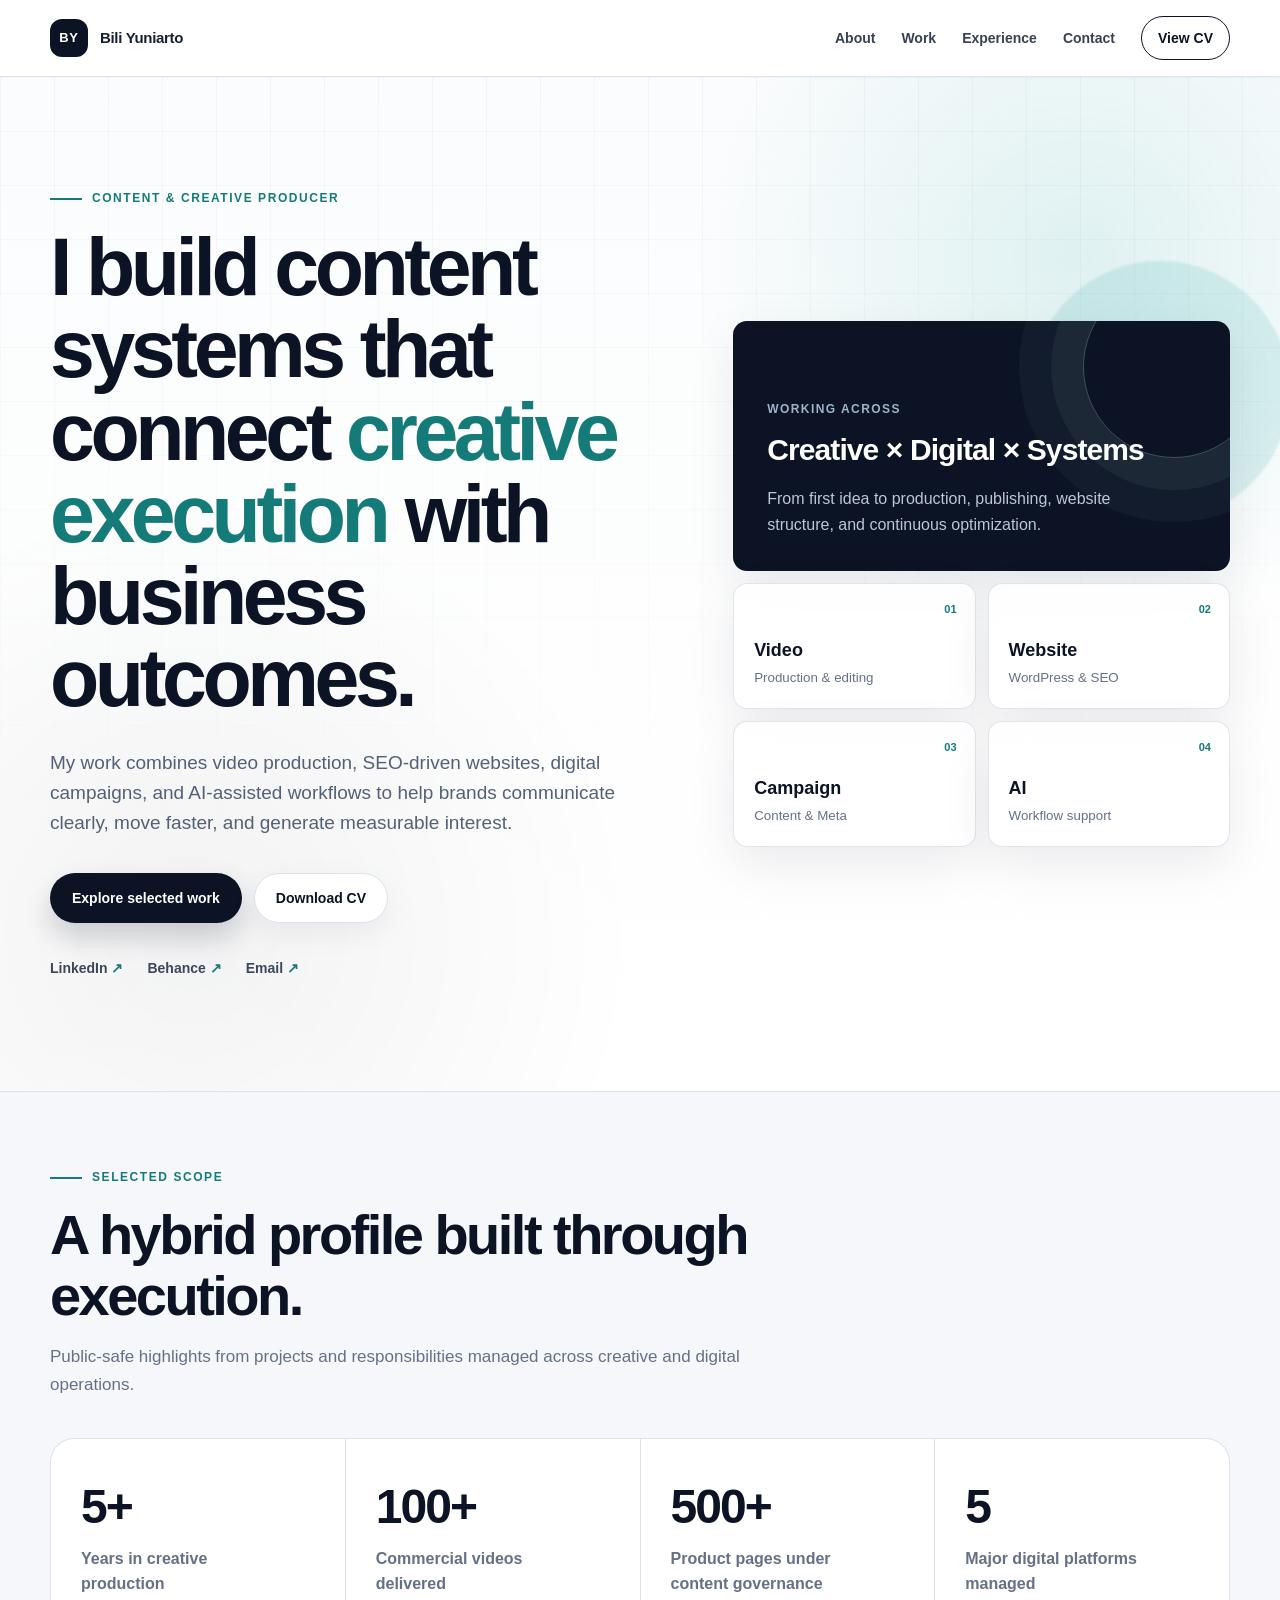
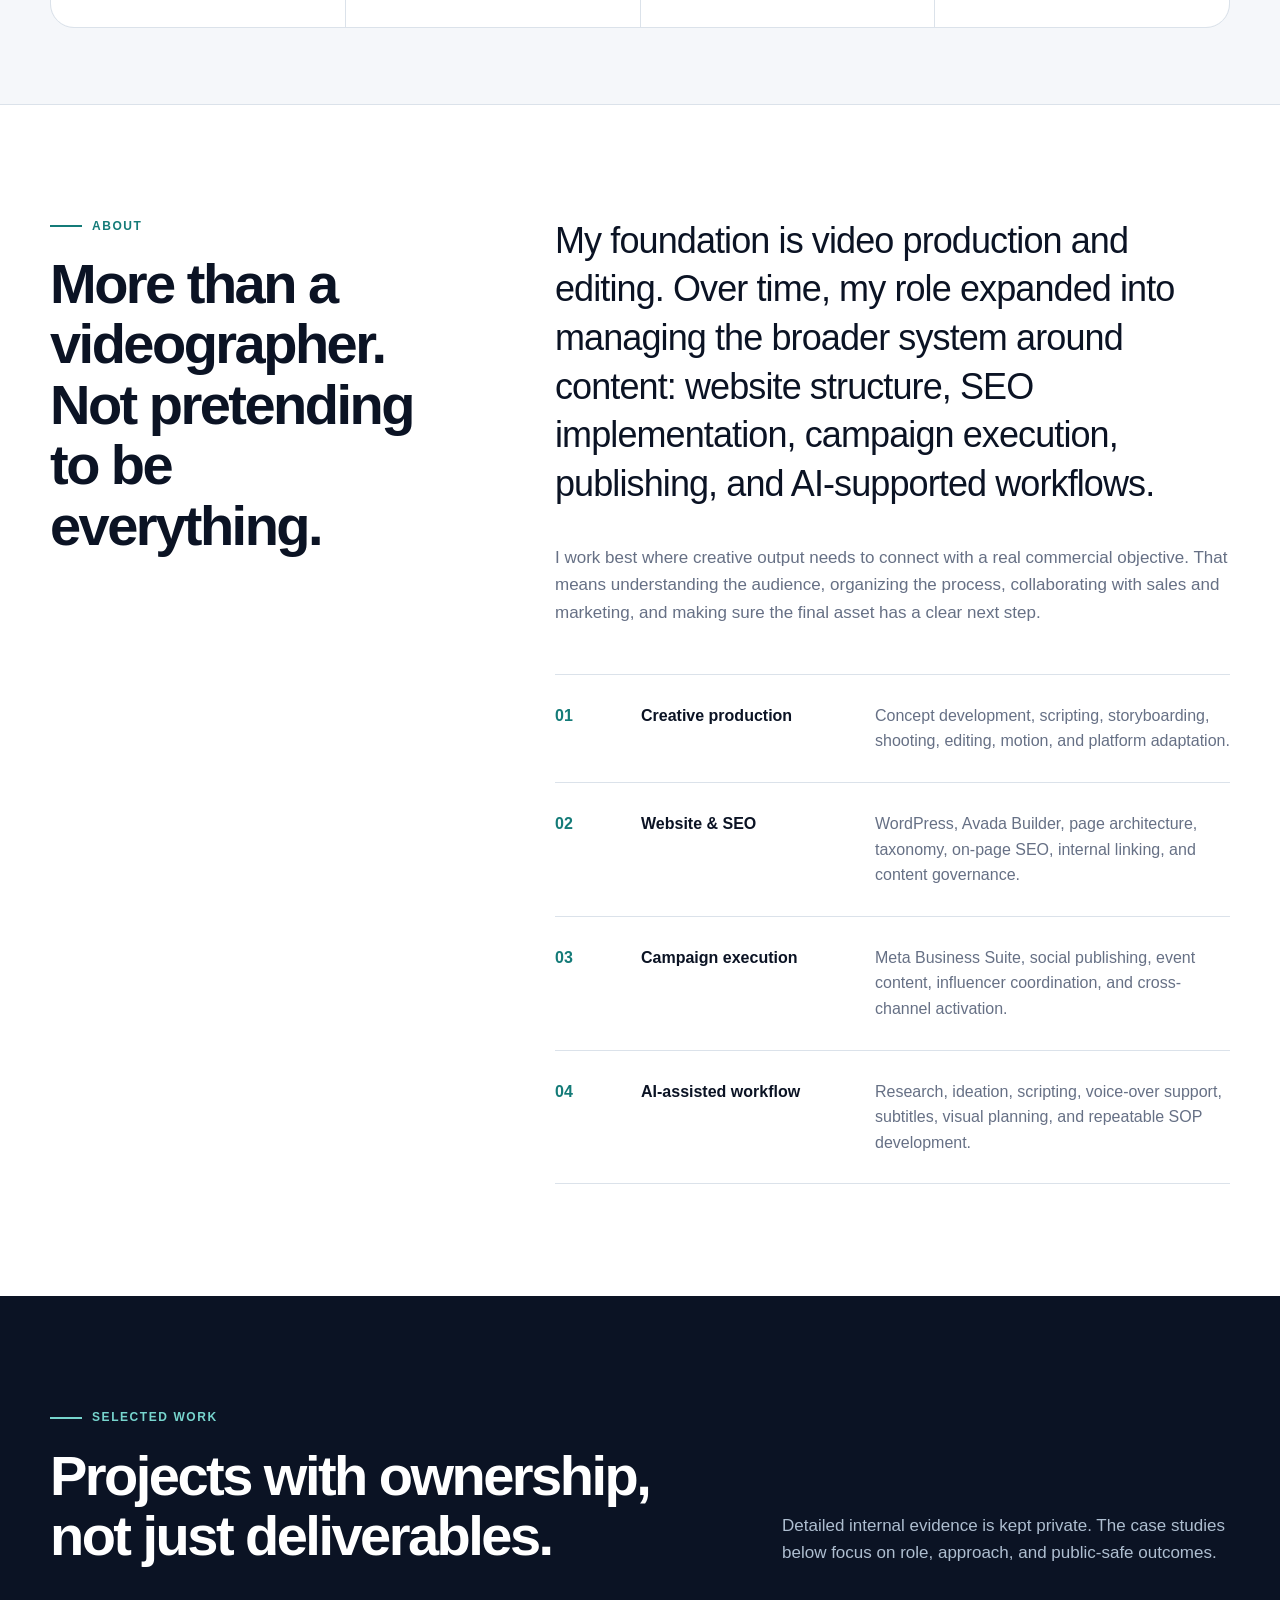
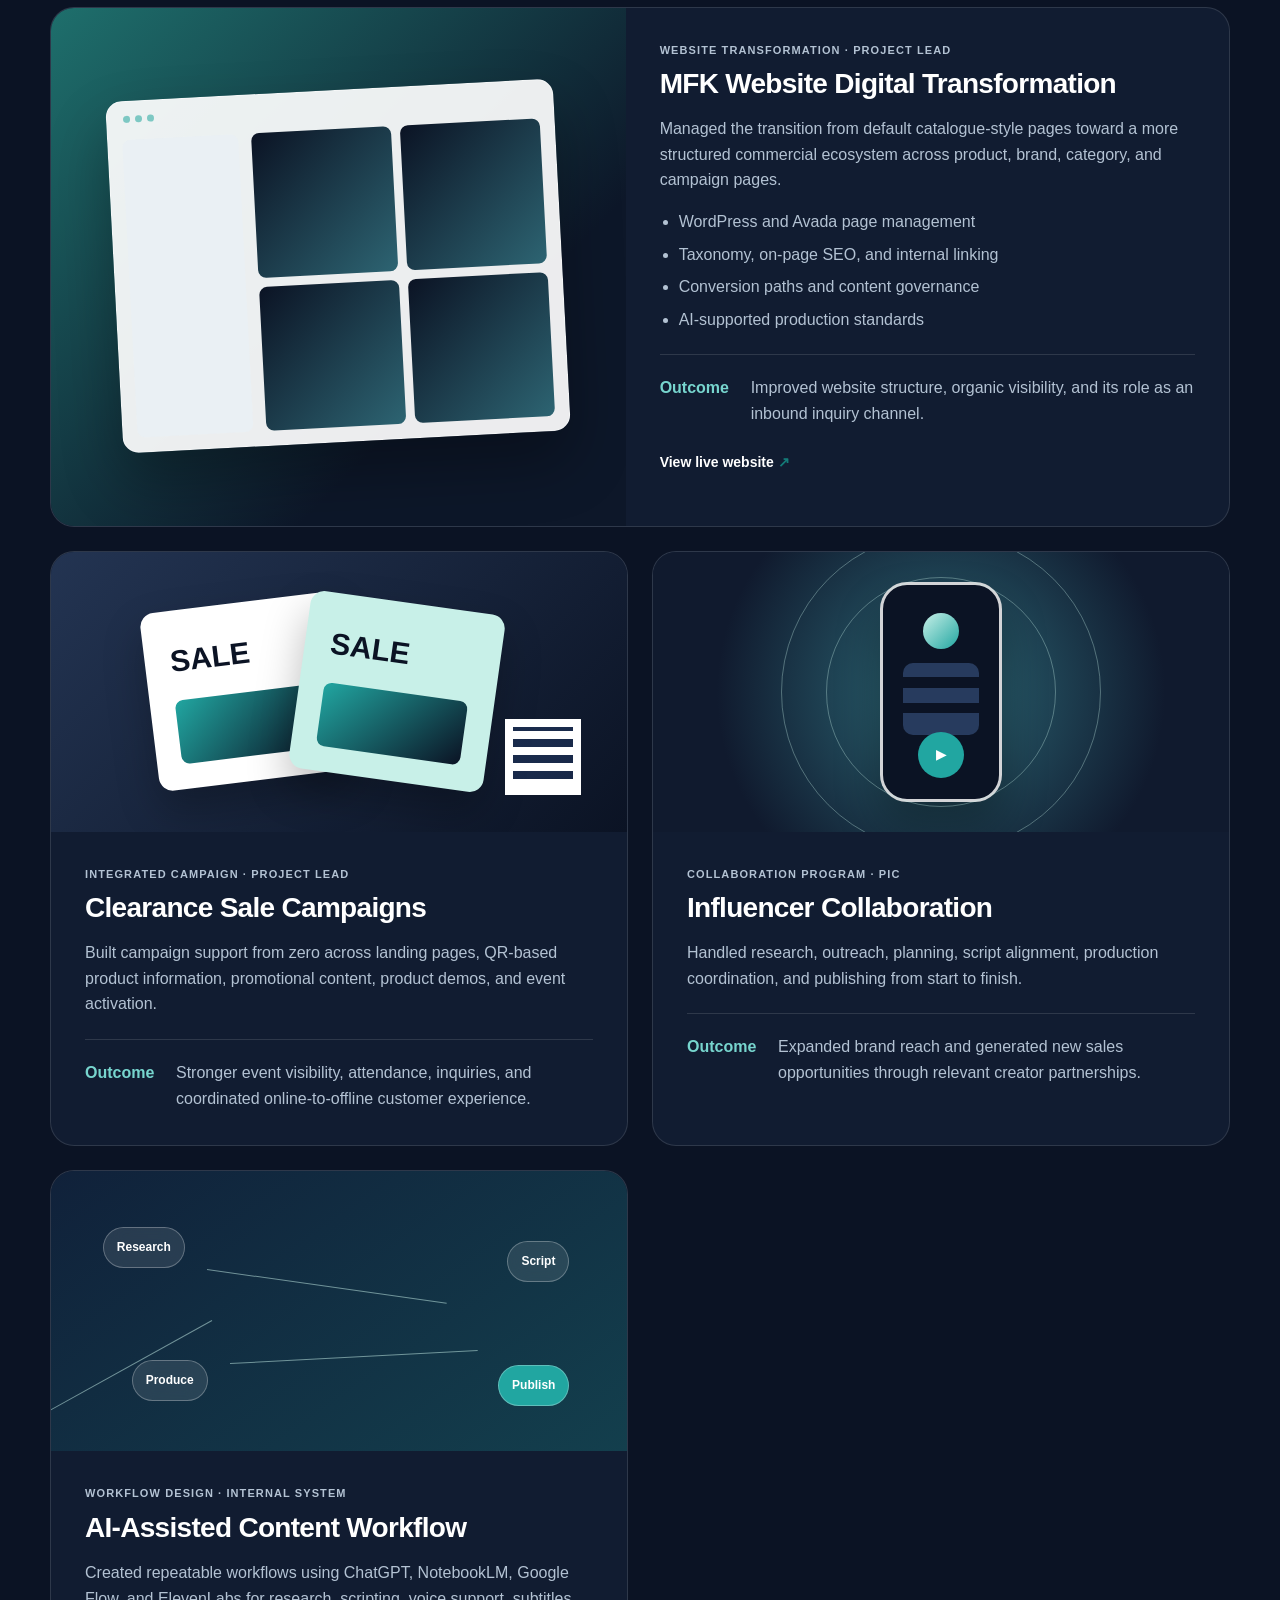
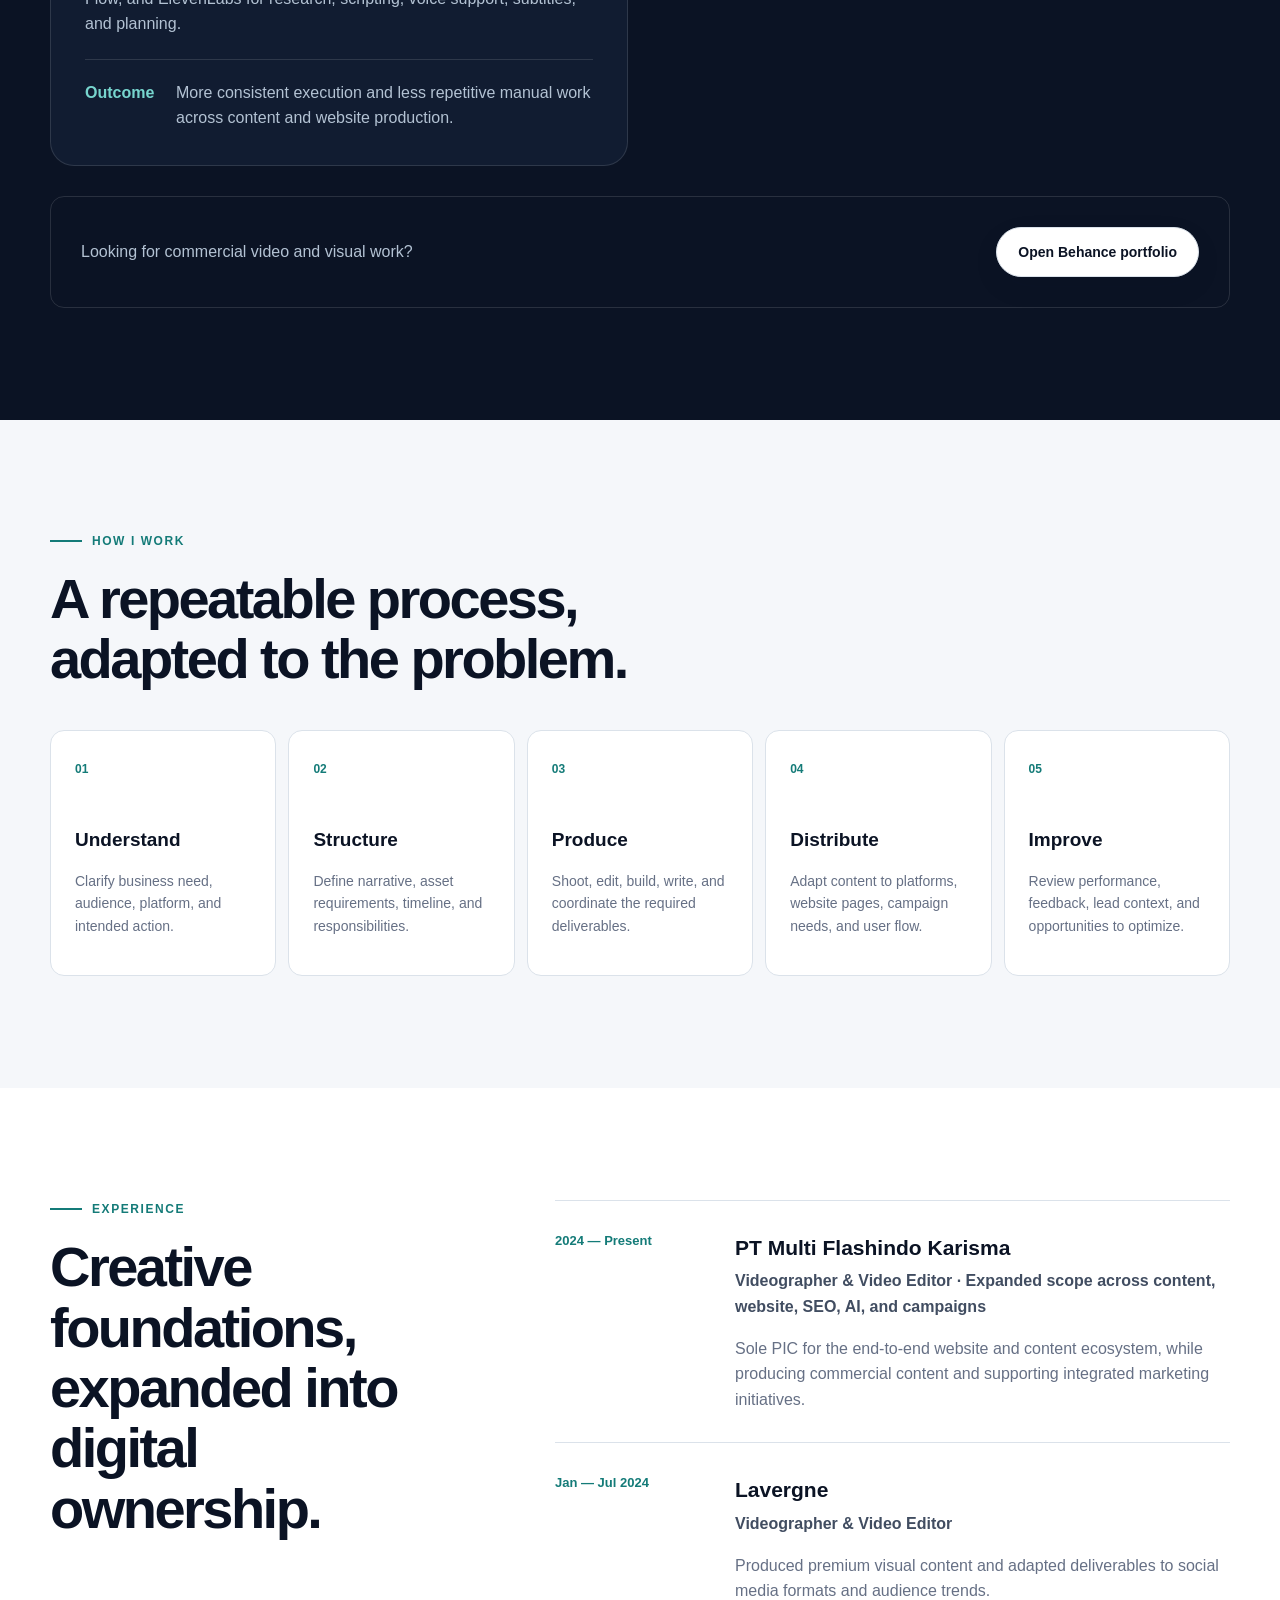
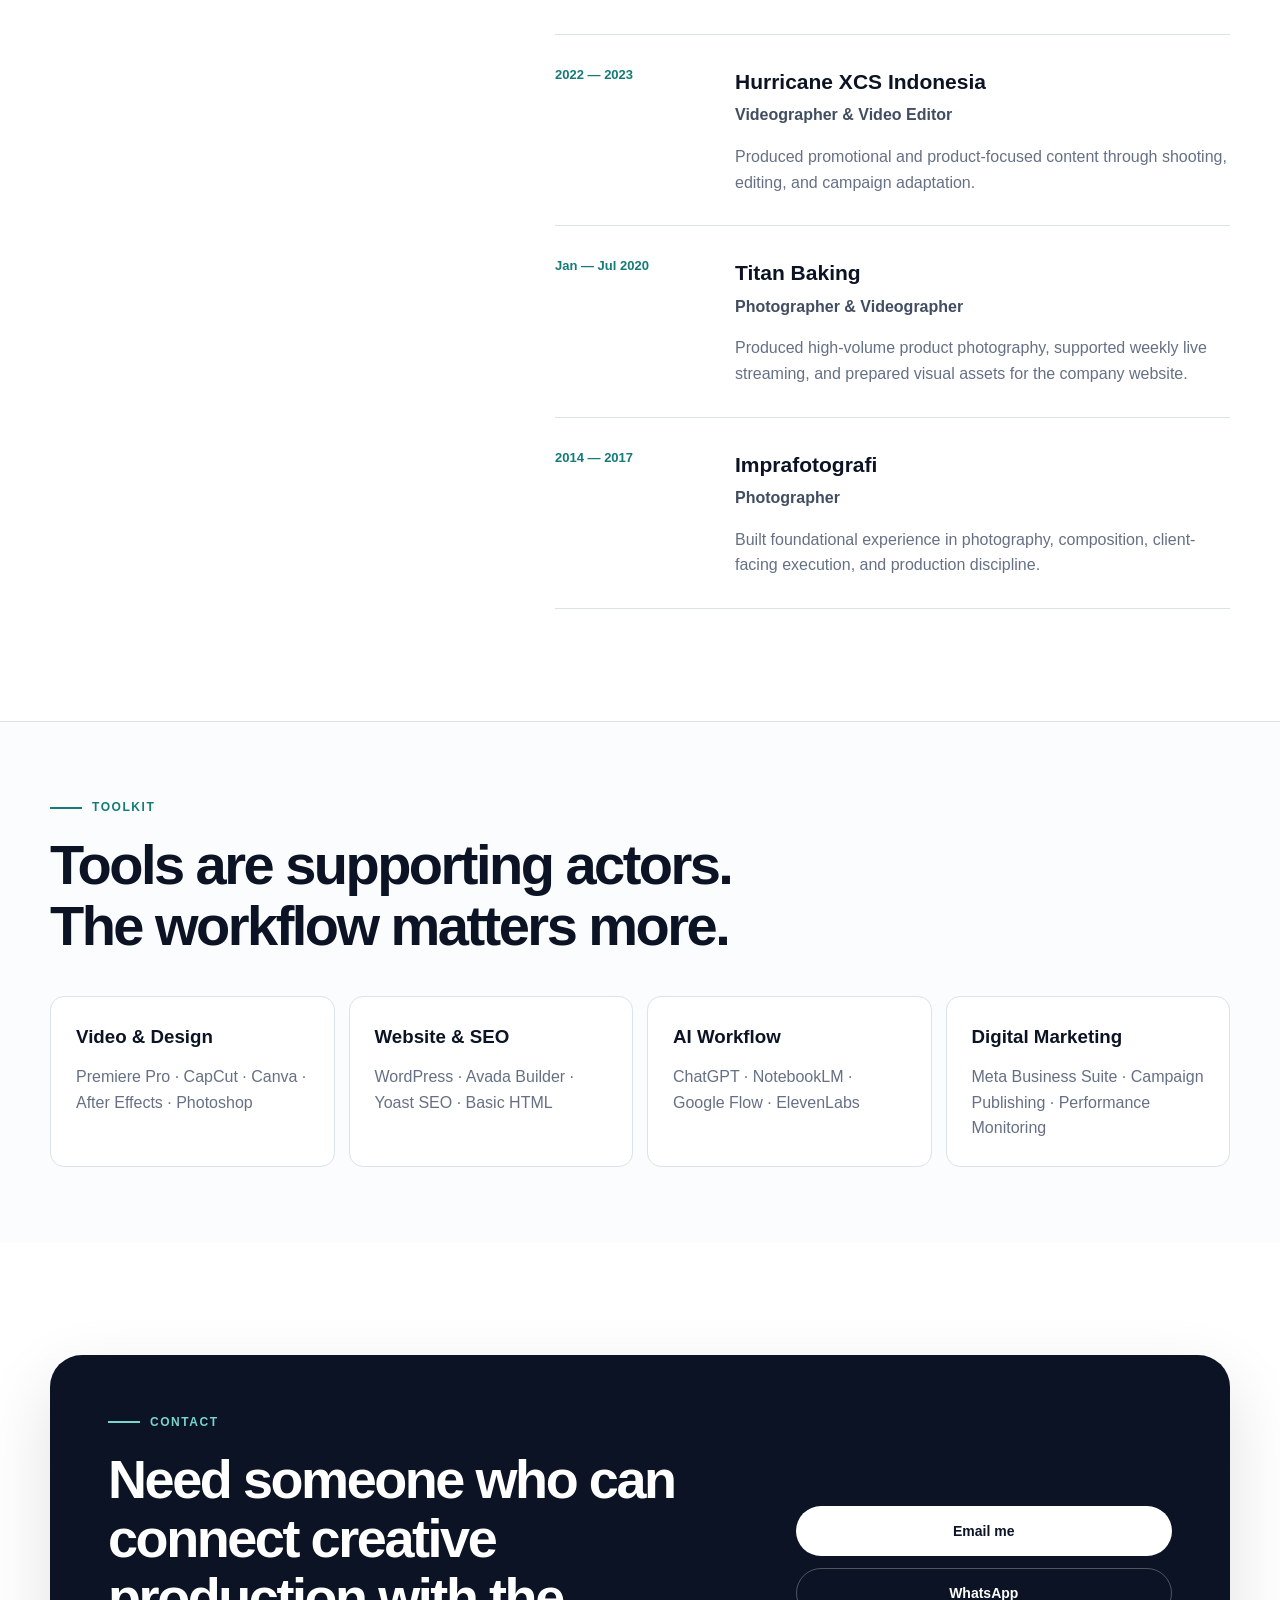
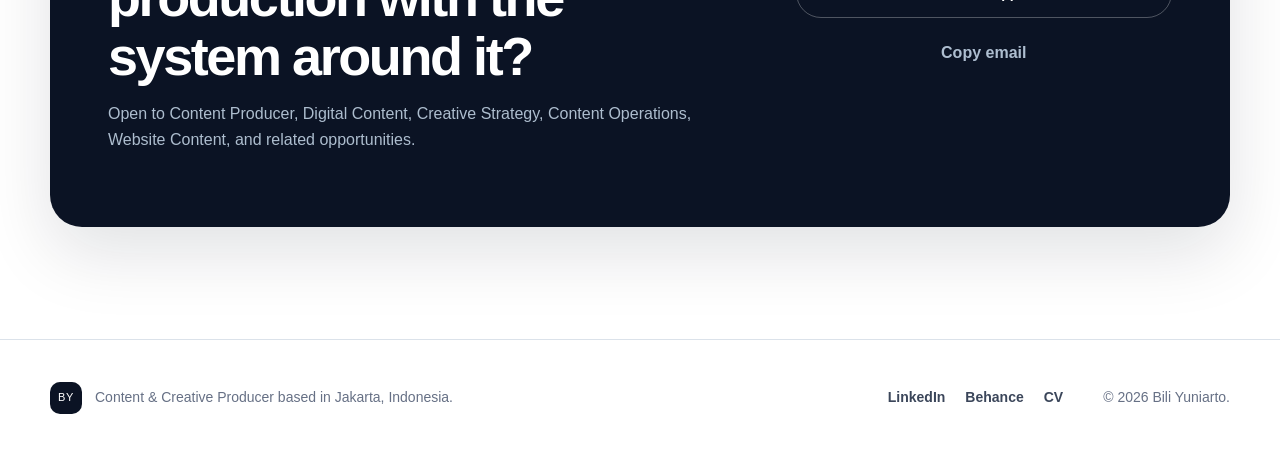
==== index.html @ 85928b8f "Launch portfolio website" ====
<!doctype html>
<html lang="en">
<head>
  <meta charset="utf-8">
  <meta name="viewport" content="width=device-width, initial-scale=1">
  <title>Bili Yuniarto — Content & Creative Producer</title>
  <meta name="description" content="Portfolio of Bili Yuniarto, a Content & Creative Producer working across video production, website and SEO, digital campaigns, and AI-assisted workflows.">
  <meta name="theme-color" content="#0b1324">
  <meta name="robots" content="index, follow">
  <link rel="canonical" href="https://biliyuniarto.github.io/">
  <link rel="icon" type="image/svg+xml" href="assets/favicon.svg">
  <link rel="manifest" href="site.webmanifest">

  <meta property="og:type" content="website">
  <meta property="og:title" content="Bili Yuniarto — Content & Creative Producer">
  <meta property="og:description" content="Video production, SEO-driven websites, digital campaigns, and AI-assisted workflows.">
  <meta property="og:url" content="https://biliyuniarto.github.io/">
  <meta property="og:image" content="https://biliyuniarto.github.io/assets/og-image.png">
  <meta name="twitter:card" content="summary_large_image">

  <link rel="stylesheet" href="style.css">

  <script type="application/ld+json">
  {
    "@context": "https://schema.org",
    "@type": "Person",
    "name": "Bili Yuniarto",
    "jobTitle": "Content & Creative Producer",
    "url": "https://biliyuniarto.github.io/",
    "email": "mailto:biliyuniarto1@gmail.com",
    "sameAs": [
      "https://www.linkedin.com/in/bili-yuniarto/",
      "https://www.behance.net/biliyuniarto"
    ],
    "knowsAbout": [
      "Video Production",
      "Content Strategy",
      "WordPress",
      "Search Engine Optimization",
      "Digital Campaigns",
      "AI-Assisted Content Workflows"
    ]
  }
  </script>
</head>
<body>
  <a class="skip-link" href="#main">Skip to content</a>

  <header class="site-header" id="top">
    <div class="container nav-wrap">
      <a class="brand" href="#top" aria-label="Bili Yuniarto home">
        <span class="brand-mark">BY</span>
        <span class="brand-name">Bili Yuniarto</span>
      </a>

      <button class="nav-toggle" type="button" aria-controls="primary-navigation" aria-expanded="false">
        <span></span><span></span><span></span>
        <span class="sr-only">Open navigation</span>
      </button>

      <nav class="primary-nav" id="primary-navigation" aria-label="Primary navigation">
        <a href="#about">About</a>
        <a href="#work">Work</a>
        <a href="#experience">Experience</a>
        <a href="#contact">Contact</a>
        <a class="nav-cta" href="assets/Bili-Yuniarto-CV.pdf" target="_blank" rel="noopener">View CV</a>
      </nav>
    </div>
  </header>

  <main id="main">
    <section class="hero section">
      <div class="container hero-grid">
        <div class="hero-copy reveal">
          <p class="eyebrow"><span></span> Content & Creative Producer</p>
          <h1>I build content systems that connect <em>creative execution</em> with business outcomes.</h1>
          <p class="hero-lead">My work combines video production, SEO-driven websites, digital campaigns, and AI-assisted workflows to help brands communicate clearly, move faster, and generate measurable interest.</p>
          <div class="hero-actions">
            <a class="button button-primary" href="#work">Explore selected work</a>
            <a class="button button-secondary" href="assets/Bili-Yuniarto-CV.pdf" target="_blank" rel="noopener">Download CV</a>
          </div>
          <div class="hero-links" aria-label="Social links">
            <a href="https://www.linkedin.com/in/bili-yuniarto/" target="_blank" rel="noopener">LinkedIn <span>↗</span></a>
            <a href="https://www.behance.net/biliyuniarto" target="_blank" rel="noopener">Behance <span>↗</span></a>
            <a href="mailto:biliyuniarto1@gmail.com">Email <span>↗</span></a>
          </div>
        </div>

        <div class="hero-panel reveal" aria-label="Core professional focus">
          <div class="signal-card signal-card-main">
            <span class="signal-label">Working across</span>
            <strong>Creative × Digital × Systems</strong>
            <p>From first idea to production, publishing, website structure, and continuous optimization.</p>
          </div>
          <div class="signal-grid">
            <div class="signal-card"><span>01</span><strong>Video</strong><small>Production & editing</small></div>
            <div class="signal-card"><span>02</span><strong>Website</strong><small>WordPress & SEO</small></div>
            <div class="signal-card"><span>03</span><strong>Campaign</strong><small>Content & Meta</small></div>
            <div class="signal-card"><span>04</span><strong>AI</strong><small>Workflow support</small></div>
          </div>
        </div>
      </div>
    </section>

    <section class="impact section-sm" aria-labelledby="impact-title">
      <div class="container">
        <div class="section-heading reveal">
          <p class="eyebrow"><span></span> Selected scope</p>
          <h2 id="impact-title">A hybrid profile built through execution.</h2>
          <p>Public-safe highlights from projects and responsibilities managed across creative and digital operations.</p>
        </div>
        <div class="impact-grid">
          <article class="metric reveal"><strong>5+</strong><span>Years in creative production</span></article>
          <article class="metric reveal"><strong>100+</strong><span>Commercial videos delivered</span></article>
          <article class="metric reveal"><strong>500+</strong><span>Product pages under content governance</span></article>
          <article class="metric reveal"><strong>5</strong><span>Major digital platforms managed</span></article>
        </div>
      </div>
    </section>

    <section class="about section" id="about">
      <div class="container about-grid">
        <div class="section-heading reveal">
          <p class="eyebrow"><span></span> About</p>
          <h2>More than a videographer. Not pretending to be everything.</h2>
        </div>
        <div class="about-copy reveal">
          <p class="large-copy">My foundation is video production and editing. Over time, my role expanded into managing the broader system around content: website structure, SEO implementation, campaign execution, publishing, and AI-supported workflows.</p>
          <p>I work best where creative output needs to connect with a real commercial objective. That means understanding the audience, organizing the process, collaborating with sales and marketing, and making sure the final asset has a clear next step.</p>
          <div class="capability-list">
            <div><span>01</span><strong>Creative production</strong><p>Concept development, scripting, storyboarding, shooting, editing, motion, and platform adaptation.</p></div>
            <div><span>02</span><strong>Website & SEO</strong><p>WordPress, Avada Builder, page architecture, taxonomy, on-page SEO, internal linking, and content governance.</p></div>
            <div><span>03</span><strong>Campaign execution</strong><p>Meta Business Suite, social publishing, event content, influencer coordination, and cross-channel activation.</p></div>
            <div><span>04</span><strong>AI-assisted workflow</strong><p>Research, ideation, scripting, voice-over support, subtitles, visual planning, and repeatable SOP development.</p></div>
          </div>
        </div>
      </div>
    </section>

    <section class="work section" id="work">
      <div class="container">
        <div class="section-heading split-heading reveal">
          <div>
            <p class="eyebrow"><span></span> Selected work</p>
            <h2>Projects with ownership, not just deliverables.</h2>
          </div>
          <p>Detailed internal evidence is kept private. The case studies below focus on role, approach, and public-safe outcomes.</p>
        </div>

        <div class="projects-grid">
          <article class="project project-featured reveal">
            <div class="project-visual visual-website" role="img" aria-label="Abstract website architecture illustration">
              <div class="browser-window">
                <span></span><span></span><span></span>
                <div class="browser-sidebar"></div>
                <div class="browser-content"><i></i><i></i><i></i><i></i></div>
              </div>
            </div>
            <div class="project-content">
              <p class="project-type">Website Transformation · Project Lead</p>
              <h3>MFK Website Digital Transformation</h3>
              <p>Managed the transition from default catalogue-style pages toward a more structured commercial ecosystem across product, brand, category, and campaign pages.</p>
              <ul>
                <li>WordPress and Avada page management</li>
                <li>Taxonomy, on-page SEO, and internal linking</li>
                <li>Conversion paths and content governance</li>
                <li>AI-supported production standards</li>
              </ul>
              <div class="project-result"><strong>Outcome</strong><span>Improved website structure, organic visibility, and its role as an inbound inquiry channel.</span></div>
              <a class="text-link" href="https://mfk.co.id/" target="_blank" rel="noopener">View live website <span>↗</span></a>
            </div>
          </article>

          <article class="project reveal">
            <div class="project-visual visual-campaign" role="img" aria-label="Abstract campaign activation illustration">
              <div class="poster poster-one"></div><div class="poster poster-two"></div><div class="qr-grid"></div>
            </div>
            <div class="project-content">
              <p class="project-type">Integrated Campaign · Project Lead</p>
              <h3>Clearance Sale Campaigns</h3>
              <p>Built campaign support from zero across landing pages, QR-based product information, promotional content, product demos, and event activation.</p>
              <div class="project-result"><strong>Outcome</strong><span>Stronger event visibility, attendance, inquiries, and coordinated online-to-offline customer experience.</span></div>
            </div>
          </article>

          <article class="project reveal">
            <div class="project-visual visual-influencer" role="img" aria-label="Abstract influencer collaboration illustration">
              <div class="phone"><div class="profile-dot"></div><div class="phone-lines"></div><div class="play-button">▶</div></div>
              <div class="orbit orbit-one"></div><div class="orbit orbit-two"></div>
            </div>
            <div class="project-content">
              <p class="project-type">Collaboration Program · PIC</p>
              <h3>Influencer Collaboration</h3>
              <p>Handled research, outreach, planning, script alignment, production coordination, and publishing from start to finish.</p>
              <div class="project-result"><strong>Outcome</strong><span>Expanded brand reach and generated new sales opportunities through relevant creator partnerships.</span></div>
            </div>
          </article>

          <article class="project reveal">
            <div class="project-visual visual-ai" role="img" aria-label="Abstract AI workflow illustration">
              <div class="flow-node node-one">Research</div><div class="flow-line line-one"></div>
              <div class="flow-node node-two">Script</div><div class="flow-line line-two"></div>
              <div class="flow-node node-three">Produce</div><div class="flow-line line-three"></div>
              <div class="flow-node node-four">Publish</div>
            </div>
            <div class="project-content">
              <p class="project-type">Workflow Design · Internal System</p>
              <h3>AI-Assisted Content Workflow</h3>
              <p>Created repeatable workflows using ChatGPT, NotebookLM, Google Flow, and ElevenLabs for research, scripting, voice support, subtitles, and planning.</p>
              <div class="project-result"><strong>Outcome</strong><span>More consistent execution and less repetitive manual work across content and website production.</span></div>
            </div>
          </article>
        </div>

        <div class="work-cta reveal">
          <p>Looking for commercial video and visual work?</p>
          <a class="button button-secondary" href="https://www.behance.net/biliyuniarto" target="_blank" rel="noopener">Open Behance portfolio</a>
        </div>
      </div>
    </section>

    <section class="process section">
      <div class="container">
        <div class="section-heading reveal">
          <p class="eyebrow"><span></span> How I work</p>
          <h2>A repeatable process, adapted to the problem.</h2>
        </div>
        <ol class="process-grid">
          <li class="reveal"><span>01</span><strong>Understand</strong><p>Clarify business need, audience, platform, and intended action.</p></li>
          <li class="reveal"><span>02</span><strong>Structure</strong><p>Define narrative, asset requirements, timeline, and responsibilities.</p></li>
          <li class="reveal"><span>03</span><strong>Produce</strong><p>Shoot, edit, build, write, and coordinate the required deliverables.</p></li>
          <li class="reveal"><span>04</span><strong>Distribute</strong><p>Adapt content to platforms, website pages, campaign needs, and user flow.</p></li>
          <li class="reveal"><span>05</span><strong>Improve</strong><p>Review performance, feedback, lead context, and opportunities to optimize.</p></li>
        </ol>
      </div>
    </section>

    <section class="experience section" id="experience">
      <div class="container experience-grid">
        <div class="section-heading reveal">
          <p class="eyebrow"><span></span> Experience</p>
          <h2>Creative foundations, expanded into digital ownership.</h2>
        </div>
        <div class="timeline">
          <article class="timeline-item reveal">
            <div class="timeline-date">2024 — Present</div>
            <div><h3>PT Multi Flashindo Karisma</h3><p class="role">Videographer & Video Editor · Expanded scope across content, website, SEO, AI, and campaigns</p><p>Sole PIC for the end-to-end website and content ecosystem, while producing commercial content and supporting integrated marketing initiatives.</p></div>
          </article>
          <article class="timeline-item reveal">
            <div class="timeline-date">Jan — Jul 2024</div>
            <div><h3>Lavergne</h3><p class="role">Videographer & Video Editor</p><p>Produced premium visual content and adapted deliverables to social media formats and audience trends.</p></div>
          </article>
          <article class="timeline-item reveal">
            <div class="timeline-date">2022 — 2023</div>
            <div><h3>Hurricane XCS Indonesia</h3><p class="role">Videographer & Video Editor</p><p>Produced promotional and product-focused content through shooting, editing, and campaign adaptation.</p></div>
          </article>
          <article class="timeline-item reveal">
            <div class="timeline-date">Jan — Jul 2020</div>
            <div><h3>Titan Baking</h3><p class="role">Photographer & Videographer</p><p>Produced high-volume product photography, supported weekly live streaming, and prepared visual assets for the company website.</p></div>
          </article>
          <article class="timeline-item reveal">
            <div class="timeline-date">2014 — 2017</div>
            <div><h3>Imprafotografi</h3><p class="role">Photographer</p><p>Built foundational experience in photography, composition, client-facing execution, and production discipline.</p></div>
          </article>
        </div>
      </div>
    </section>

    <section class="tools section-sm">
      <div class="container">
        <div class="section-heading reveal">
          <p class="eyebrow"><span></span> Toolkit</p>
          <h2>Tools are supporting actors. The workflow matters more.</h2>
        </div>
        <div class="tools-grid">
          <div class="tool-group reveal"><h3>Video & Design</h3><p>Premiere Pro · CapCut · Canva · After Effects · Photoshop</p></div>
          <div class="tool-group reveal"><h3>Website & SEO</h3><p>WordPress · Avada Builder · Yoast SEO · Basic HTML</p></div>
          <div class="tool-group reveal"><h3>AI Workflow</h3><p>ChatGPT · NotebookLM · Google Flow · ElevenLabs</p></div>
          <div class="tool-group reveal"><h3>Digital Marketing</h3><p>Meta Business Suite · Campaign Publishing · Performance Monitoring</p></div>
        </div>
      </div>
    </section>

    <section class="contact section" id="contact">
      <div class="container contact-card reveal">
        <div>
          <p class="eyebrow light"><span></span> Contact</p>
          <h2>Need someone who can connect creative production with the system around it?</h2>
          <p>Open to Content Producer, Digital Content, Creative Strategy, Content Operations, Website Content, and related opportunities.</p>
        </div>
        <div class="contact-actions">
          <a class="button button-light" href="mailto:biliyuniarto1@gmail.com">Email me</a>
          <a class="button button-ghost" href="https://wa.me/6285161630906" target="_blank" rel="noopener">WhatsApp</a>
          <button class="copy-email" type="button" data-email="biliyuniarto1@gmail.com">Copy email</button>
        </div>
      </div>
    </section>
  </main>

  <footer class="site-footer">
    <div class="container footer-grid">
      <div><span class="brand-mark small">BY</span><p>Content & Creative Producer based in Jakarta, Indonesia.</p></div>
      <div class="footer-links"><a href="https://www.linkedin.com/in/bili-yuniarto/" target="_blank" rel="noopener">LinkedIn</a><a href="https://www.behance.net/biliyuniarto" target="_blank" rel="noopener">Behance</a><a href="assets/Bili-Yuniarto-CV.pdf" target="_blank" rel="noopener">CV</a></div>
      <p class="copyright">© <span id="year"></span> Bili Yuniarto.</p>
    </div>
  </footer>

  <div class="toast" role="status" aria-live="polite">Email copied</div>
  <script src="script.js"></script>
</body>
</html>
---- style.css ----
:root {
  --navy: #0b1324;
  --navy-2: #14213a;
  --ink: #172033;
  --muted: #667085;
  --teal: #21a6a1;
  --teal-dark: #147b78;
  --mint: #c8f0e8;
  --surface: #f5f7fa;
  --surface-2: #edf1f5;
  --line: #dbe2ea;
  --white: #ffffff;
  --shadow: 0 26px 70px rgba(11, 19, 36, 0.12);
  --radius: 24px;
  --radius-sm: 14px;
  --container: 1180px;
}

* { box-sizing: border-box; }
html { scroll-behavior: smooth; }
body {
  margin: 0;
  color: var(--ink);
  background: var(--white);
  font-family: Inter, ui-sans-serif, -apple-system, BlinkMacSystemFont, "Segoe UI", sans-serif;
  line-height: 1.6;
  -webkit-font-smoothing: antialiased;
}
img, svg { max-width: 100%; }
a { color: inherit; }
button, input, textarea { font: inherit; }
::selection { background: var(--mint); color: var(--navy); }

.container { width: min(calc(100% - 40px), var(--container)); margin-inline: auto; }
.section { padding: 112px 0; }
.section-sm { padding: 76px 0; }
.sr-only { position: absolute; width: 1px; height: 1px; padding: 0; margin: -1px; overflow: hidden; clip: rect(0,0,0,0); white-space: nowrap; border: 0; }
.skip-link { position: fixed; left: 16px; top: -60px; z-index: 999; padding: 10px 14px; background: var(--white); color: var(--navy); border-radius: 10px; }
.skip-link:focus { top: 16px; }

.site-header { position: sticky; top: 0; z-index: 100; border-bottom: 1px solid rgba(219,226,234,.85); background: rgba(255,255,255,.88); backdrop-filter: blur(18px); }
.nav-wrap { min-height: 76px; display: flex; align-items: center; justify-content: space-between; gap: 28px; }
.brand { display: inline-flex; align-items: center; gap: 12px; text-decoration: none; font-weight: 750; letter-spacing: -.02em; }
.brand-mark { width: 38px; height: 38px; display: inline-grid; place-items: center; border-radius: 12px; color: var(--white); background: var(--navy); font-size: 13px; letter-spacing: .06em; }
.brand-mark.small { width: 32px; height: 32px; font-size: 11px; border-radius: 10px; }
.brand-name { font-size: 15px; }
.primary-nav { display: flex; align-items: center; gap: 26px; }
.primary-nav a { text-decoration: none; font-size: 14px; font-weight: 650; color: #384154; transition: color .2s ease; }
.primary-nav a:hover { color: var(--teal-dark); }
.primary-nav .nav-cta { padding: 10px 16px; border: 1px solid var(--navy); border-radius: 999px; color: var(--navy); }
.nav-toggle { display: none; border: 0; background: transparent; padding: 8px; }
.nav-toggle span:not(.sr-only) { display: block; width: 24px; height: 2px; margin: 5px; background: var(--navy); transition: .2s ease; }

.hero { position: relative; min-height: 760px; display: grid; align-items: center; overflow: hidden; background:
  radial-gradient(circle at 84% 18%, rgba(33,166,161,.13), transparent 28%),
  radial-gradient(circle at 15% 85%, rgba(11,19,36,.05), transparent 32%),
  linear-gradient(180deg, #fbfcfd 0%, #fff 100%);
}
.hero::before { content: ""; position: absolute; inset: 0; pointer-events: none; background-image: linear-gradient(rgba(11,19,36,.035) 1px, transparent 1px), linear-gradient(90deg, rgba(11,19,36,.035) 1px, transparent 1px); background-size: 54px 54px; mask-image: linear-gradient(to bottom, black, transparent 78%); }
.hero-grid { position: relative; display: grid; grid-template-columns: 1.1fr .9fr; gap: 76px; align-items: center; }
.eyebrow { margin: 0 0 18px; display: flex; align-items: center; gap: 10px; color: var(--teal-dark); text-transform: uppercase; letter-spacing: .13em; font-size: 12px; font-weight: 800; }
.eyebrow span { width: 32px; height: 2px; background: currentColor; }
.hero h1 { margin: 0; max-width: 780px; font-size: clamp(48px, 6.3vw, 82px); line-height: 1.02; letter-spacing: -.055em; color: var(--navy); }
.hero h1 em { font-style: normal; color: var(--teal-dark); }
.hero-lead { margin: 28px 0 0; max-width: 680px; font-size: 19px; color: #536077; }
.hero-actions { margin-top: 34px; display: flex; flex-wrap: wrap; gap: 12px; }
.button { display: inline-flex; align-items: center; justify-content: center; min-height: 50px; padding: 0 21px; border-radius: 999px; text-decoration: none; border: 1px solid transparent; font-size: 14px; font-weight: 750; transition: transform .2s ease, box-shadow .2s ease, background .2s ease; }
.button:hover { transform: translateY(-2px); }
.button-primary { color: var(--white); background: var(--navy); box-shadow: 0 14px 28px rgba(11,19,36,.18); }
.button-primary:hover { background: #111e35; }
.button-secondary { color: var(--navy); background: var(--white); border-color: var(--line); box-shadow: 0 10px 30px rgba(11,19,36,.06); }
.hero-links { display: flex; gap: 24px; margin-top: 34px; }
.hero-links a, .text-link { text-decoration: none; color: #3c475b; font-size: 14px; font-weight: 700; }
.hero-links a:hover, .text-link:hover { color: var(--teal-dark); }
.hero-links span, .text-link span { color: var(--teal-dark); }

.hero-panel { position: relative; }
.hero-panel::before { content: ""; position: absolute; width: 260px; height: 260px; right: -60px; top: -60px; border-radius: 50%; background: rgba(33,166,161,.14); filter: blur(1px); }
.signal-card { position: relative; border: 1px solid rgba(219,226,234,.9); border-radius: var(--radius-sm); background: rgba(255,255,255,.84); box-shadow: 0 18px 50px rgba(11,19,36,.08); backdrop-filter: blur(14px); }
.signal-card-main { padding: 34px; min-height: 250px; display: flex; flex-direction: column; justify-content: flex-end; background: var(--navy); color: var(--white); border: 0; overflow: hidden; }
.signal-card-main::before { content: ""; position: absolute; width: 180px; height: 180px; right: -35px; top: -45px; border: 1px solid rgba(200,240,232,.28); border-radius: 50%; box-shadow: 0 0 0 32px rgba(200,240,232,.05), 0 0 0 64px rgba(200,240,232,.04); }
.signal-label { color: #9fb3c9; font-size: 12px; text-transform: uppercase; letter-spacing: .12em; font-weight: 700; }
.signal-card-main strong { margin-top: 7px; font-size: 30px; letter-spacing: -.03em; }
.signal-card-main p { max-width: 410px; margin: 12px 0 0; color: #b9c7d7; }
.signal-grid { display: grid; grid-template-columns: repeat(2, 1fr); gap: 12px; margin-top: 12px; }
.signal-grid .signal-card { padding: 20px; min-height: 126px; display: flex; flex-direction: column; justify-content: flex-end; }
.signal-grid span { position: absolute; top: 17px; right: 18px; color: var(--teal-dark); font-size: 11px; font-weight: 800; }
.signal-grid strong { font-size: 18px; color: var(--navy); }
.signal-grid small { color: var(--muted); margin-top: 2px; }

.section-heading { max-width: 720px; margin-bottom: 40px; }
.section-heading h2 { margin: 0; color: var(--navy); font-size: clamp(36px, 4.5vw, 56px); line-height: 1.08; letter-spacing: -.045em; }
.section-heading > p:last-child { color: var(--muted); font-size: 17px; }
.split-heading { max-width: none; display: grid; grid-template-columns: 1.2fr .8fr; gap: 60px; align-items: end; }
.split-heading > p { margin: 0; }

.impact { border-top: 1px solid var(--line); border-bottom: 1px solid var(--line); background: var(--surface); }
.impact-grid { display: grid; grid-template-columns: repeat(4, 1fr); gap: 1px; overflow: hidden; border-radius: var(--radius); background: var(--line); border: 1px solid var(--line); }
.metric { min-height: 170px; padding: 30px; display: flex; flex-direction: column; justify-content: space-between; background: var(--white); }
.metric strong { color: var(--navy); font-size: 48px; letter-spacing: -.04em; }
.metric span { max-width: 190px; color: var(--muted); font-weight: 650; }

.about-grid { display: grid; grid-template-columns: .75fr 1.25fr; gap: 100px; }
.large-copy { margin-top: 0; color: var(--navy); font-size: clamp(25px, 3vw, 36px); line-height: 1.35; letter-spacing: -.025em; }
.about-copy > p:not(.large-copy) { max-width: 760px; color: var(--muted); font-size: 17px; }
.capability-list { margin-top: 48px; border-top: 1px solid var(--line); }
.capability-list > div { position: relative; display: grid; grid-template-columns: 62px 210px 1fr; gap: 24px; padding: 28px 0; border-bottom: 1px solid var(--line); }
.capability-list span { color: var(--teal-dark); font-weight: 800; }
.capability-list strong { color: var(--navy); }
.capability-list p { margin: 0; color: var(--muted); }

.work { background: var(--navy); color: var(--white); }
.work .section-heading h2 { color: var(--white); }
.work .section-heading > p:last-child { color: #aebed0; }
.work .eyebrow { color: #77d5ce; }
.projects-grid { display: grid; grid-template-columns: repeat(2, 1fr); gap: 24px; }
.project { display: grid; grid-template-rows: 280px 1fr; overflow: hidden; border: 1px solid rgba(255,255,255,.12); border-radius: var(--radius); background: #111c31; }
.project-featured { grid-column: 1 / -1; grid-template-columns: 1fr 1.05fr; grid-template-rows: auto; min-height: 520px; }
.project-visual { position: relative; overflow: hidden; min-height: 280px; background: #172641; }
.project-content { padding: 34px; }
.project-type { margin: 0 0 9px; color: #77d5ce; text-transform: uppercase; letter-spacing: .1em; font-size: 11px; font-weight: 800; }
.project h3 { margin: 0 0 14px; font-size: 28px; line-height: 1.15; letter-spacing: -.025em; }
.project p { color: #b3c2d3; }
.project ul { padding-left: 19px; color: #b3c2d3; }
.project li { margin-bottom: 7px; }
.project-result { display: grid; grid-template-columns: 78px 1fr; gap: 13px; padding-top: 20px; margin-top: 22px; border-top: 1px solid rgba(255,255,255,.12); }
.project-result strong { color: #77d5ce; }
.project-result span { color: #b3c2d3; }
.work .text-link { display: inline-block; margin-top: 24px; color: var(--white); }

.visual-website { display: grid; place-items: center; background: linear-gradient(135deg, #1e6f6c, #0d1729 70%); }
.browser-window { position: relative; width: 78%; height: 68%; border: 1px solid rgba(255,255,255,.45); border-radius: 16px; background: rgba(255,255,255,.92); box-shadow: 0 30px 60px rgba(0,0,0,.3); transform: rotate(-3deg); }
.browser-window > span { position: relative; display: inline-block; width: 7px; height: 7px; margin: 14px 0 0 5px; border-radius: 50%; background: #7dc8c3; }
.browser-window > span:first-child { margin-left: 16px; }
.browser-sidebar { position: absolute; left: 14px; top: 38px; bottom: 14px; width: 26%; border-radius: 8px; background: #eaf0f4; }
.browser-content { position: absolute; left: 32%; right: 14px; top: 38px; bottom: 14px; display: grid; grid-template-columns: repeat(2, 1fr); gap: 9px; }
.browser-content i { border-radius: 8px; background: linear-gradient(135deg, #0b1324, #2d6472); }
.visual-campaign { background: linear-gradient(135deg, #233452, #0b1324); }
.poster { position: absolute; width: 34%; height: 64%; border-radius: 14px; top: 18%; background: #fff; box-shadow: 0 20px 40px rgba(0,0,0,.25); }
.poster::before { content: "SALE"; position: absolute; left: 13%; top: 15%; color: var(--navy); font-weight: 900; font-size: 30px; }
.poster::after { content: ""; position: absolute; left: 13%; right: 13%; bottom: 14%; height: 36%; border-radius: 8px; background: linear-gradient(135deg, #21a6a1, #0b1324); }
.poster-one { left: 17%; transform: rotate(-7deg); }
.poster-two { left: 43%; transform: rotate(8deg); background: #c8f0e8; }
.qr-grid { position: absolute; width: 76px; height: 76px; right: 8%; bottom: 13%; background: repeating-linear-gradient(0deg,#fff 0 8px,#0b1324 8px 16px), repeating-linear-gradient(90deg,transparent 0 8px,#0b1324 8px 16px); mix-blend-mode: screen; border: 8px solid #fff; }
.visual-influencer { display: grid; place-items: center; background: radial-gradient(circle at center, #2d6a78, #101a2e 70%); }
.phone { position: relative; width: 122px; height: 220px; border: 3px solid rgba(255,255,255,.82); border-radius: 27px; background: #0b1324; box-shadow: 0 25px 45px rgba(0,0,0,.32); }
.profile-dot { width: 36px; height: 36px; margin: 28px auto 14px; border-radius: 50%; background: linear-gradient(135deg,#c8f0e8,#21a6a1); }
.phone-lines { width: 65%; height: 34%; margin: auto; border-radius: 10px; background: linear-gradient(#273b5e 0 20%,transparent 20% 35%,#273b5e 35% 55%,transparent 55% 70%,#273b5e 70%); }
.play-button { position: absolute; width: 46px; height: 46px; left: 50%; bottom: 21px; transform: translateX(-50%); display: grid; place-items: center; border-radius: 50%; background: #21a6a1; color: #fff; font-size: 14px; }
.orbit { position: absolute; border: 1px solid rgba(200,240,232,.34); border-radius: 50%; }
.orbit-one { width: 230px; height: 230px; }
.orbit-two { width: 320px; height: 320px; }
.visual-ai { background: linear-gradient(145deg, #10213a, #133f4d); }
.flow-node { position: absolute; padding: 10px 13px; border: 1px solid rgba(255,255,255,.28); border-radius: 999px; background: rgba(255,255,255,.1); color: #fff; font-size: 12px; font-weight: 700; backdrop-filter: blur(10px); }
.node-one { left: 9%; top: 20%; }.node-two { right: 10%; top: 25%; }.node-three { left: 14%; bottom: 18%; }.node-four { right: 10%; bottom: 16%; background: #21a6a1; }
.flow-line { position: absolute; height: 1px; background: rgba(200,240,232,.52); transform-origin: left center; }
.line-one { width: 42%; left: 27%; top: 35%; transform: rotate(8deg); }.line-two { width: 45%; right: 27%; top: 53%; transform: rotate(151deg); }.line-three { width: 43%; left: 31%; bottom: 31%; transform: rotate(-3deg); }
.work-cta { margin-top: 30px; padding: 26px 30px; display: flex; align-items: center; justify-content: space-between; gap: 20px; border: 1px solid rgba(255,255,255,.12); border-radius: var(--radius-sm); }
.work-cta p { color: #b3c2d3; }

.process { background: var(--surface); }
.process-grid { list-style: none; margin: 0; padding: 0; display: grid; grid-template-columns: repeat(5, 1fr); gap: 12px; }
.process-grid li { min-height: 230px; padding: 24px; border: 1px solid var(--line); border-radius: var(--radius-sm); background: var(--white); }
.process-grid span { color: var(--teal-dark); font-size: 12px; font-weight: 850; }
.process-grid strong { display: block; margin-top: 45px; color: var(--navy); font-size: 19px; }
.process-grid p { color: var(--muted); font-size: 14px; }

.experience-grid { display: grid; grid-template-columns: .75fr 1.25fr; gap: 100px; }
.timeline { border-top: 1px solid var(--line); }
.timeline-item { display: grid; grid-template-columns: 150px 1fr; gap: 30px; padding: 30px 0; border-bottom: 1px solid var(--line); }
.timeline-date { color: var(--teal-dark); font-size: 13px; font-weight: 800; }
.timeline h3 { margin: 0 0 4px; color: var(--navy); font-size: 21px; }
.timeline .role { margin: 0 0 10px; color: #414d61; font-weight: 700; }
.timeline p:last-child { margin-bottom: 0; color: var(--muted); }

.tools { border-top: 1px solid var(--line); background: #fbfcfd; }
.tools-grid { display: grid; grid-template-columns: repeat(4, 1fr); gap: 14px; }
.tool-group { padding: 25px; border: 1px solid var(--line); border-radius: var(--radius-sm); background: var(--white); }
.tool-group h3 { margin: 0 0 12px; color: var(--navy); }
.tool-group p { margin: 0; color: var(--muted); }

.contact-card { padding: 58px; display: grid; grid-template-columns: 1.25fr .75fr; align-items: center; gap: 60px; border-radius: 32px; background: var(--navy); color: var(--white); box-shadow: var(--shadow); }
.contact-card h2 { margin: 0; font-size: clamp(34px, 4.3vw, 54px); line-height: 1.09; letter-spacing: -.045em; }
.contact-card p { color: #adbdce; }
.eyebrow.light { color: #77d5ce; }
.contact-actions { display: grid; gap: 12px; }
.button-light { background: var(--white); color: var(--navy); }
.button-ghost { border-color: rgba(255,255,255,.28); color: var(--white); }
.copy-email { min-height: 46px; border: 0; background: transparent; color: #aebed0; cursor: pointer; font-weight: 700; }
.copy-email:hover { color: var(--white); }

.site-footer { padding: 42px 0; border-top: 1px solid var(--line); }
.footer-grid { display: grid; grid-template-columns: 1fr auto auto; gap: 40px; align-items: center; }
.footer-grid > div:first-child { display: flex; align-items: center; gap: 13px; }
.footer-grid p { margin: 0; color: var(--muted); font-size: 14px; }
.footer-links { display: flex; gap: 20px; }
.footer-links a { text-decoration: none; color: #3b465a; font-size: 14px; font-weight: 700; }
.footer-links a:hover { color: var(--teal-dark); }
.toast { position: fixed; left: 50%; bottom: 24px; z-index: 300; padding: 11px 16px; border-radius: 999px; background: var(--navy); color: var(--white); transform: translate(-50%, 24px); opacity: 0; pointer-events: none; transition: .25s ease; box-shadow: var(--shadow); }
.toast.show { transform: translate(-50%, 0); opacity: 1; }

.reveal { opacity: 0; transform: translateY(18px); transition: opacity .7s ease, transform .7s ease; }
.reveal.visible { opacity: 1; transform: translateY(0); }

@media (max-width: 980px) {
  .section { padding: 88px 0; }
  .hero { min-height: auto; }
  .hero-grid, .about-grid, .experience-grid, .contact-card { grid-template-columns: 1fr; gap: 52px; }
  .hero-grid { padding: 72px 0 30px; }
  .impact-grid { grid-template-columns: repeat(2, 1fr); }
  .split-heading { grid-template-columns: 1fr; gap: 20px; }
  .project-featured { grid-template-columns: 1fr; grid-template-rows: 330px auto; }
  .process-grid { grid-template-columns: repeat(3, 1fr); }
  .tools-grid { grid-template-columns: repeat(2, 1fr); }
}

@media (max-width: 760px) {
  .container { width: min(calc(100% - 28px), var(--container)); }
  .nav-toggle { display: block; }
  .primary-nav { position: fixed; left: 14px; right: 14px; top: 84px; padding: 18px; display: none; align-items: stretch; flex-direction: column; gap: 4px; border: 1px solid var(--line); border-radius: 18px; background: var(--white); box-shadow: var(--shadow); }
  .primary-nav.open { display: flex; }
  .primary-nav a { padding: 11px 10px; }
  .primary-nav .nav-cta { text-align: center; margin-top: 8px; }
  .brand-name { display: none; }
  .hero h1 { font-size: clamp(44px, 14vw, 62px); }
  .hero-lead { font-size: 17px; }
  .hero-actions, .hero-links { flex-direction: column; align-items: stretch; }
  .hero-links { gap: 12px; }
  .hero-actions .button { width: 100%; }
  .signal-card-main { min-height: 220px; }
  .impact-grid, .projects-grid, .process-grid, .tools-grid { grid-template-columns: 1fr; }
  .metric { min-height: 140px; }
  .capability-list > div { grid-template-columns: 46px 1fr; }
  .capability-list p { grid-column: 2; }
  .project-featured { grid-column: auto; }
  .project { grid-template-rows: 240px auto; }
  .timeline-item { grid-template-columns: 1fr; gap: 9px; }
  .work-cta { align-items: stretch; flex-direction: column; }
  .work-cta .button { width: 100%; }
  .contact-card { padding: 34px 24px; }
  .footer-grid { grid-template-columns: 1fr; gap: 22px; }
  .footer-links { flex-wrap: wrap; }
}

@media (prefers-reduced-motion: reduce) {
  html { scroll-behavior: auto; }
  *, *::before, *::after { animation-duration: .01ms !important; animation-iteration-count: 1 !important; transition-duration: .01ms !important; }
  .reveal { opacity: 1; transform: none; }
}
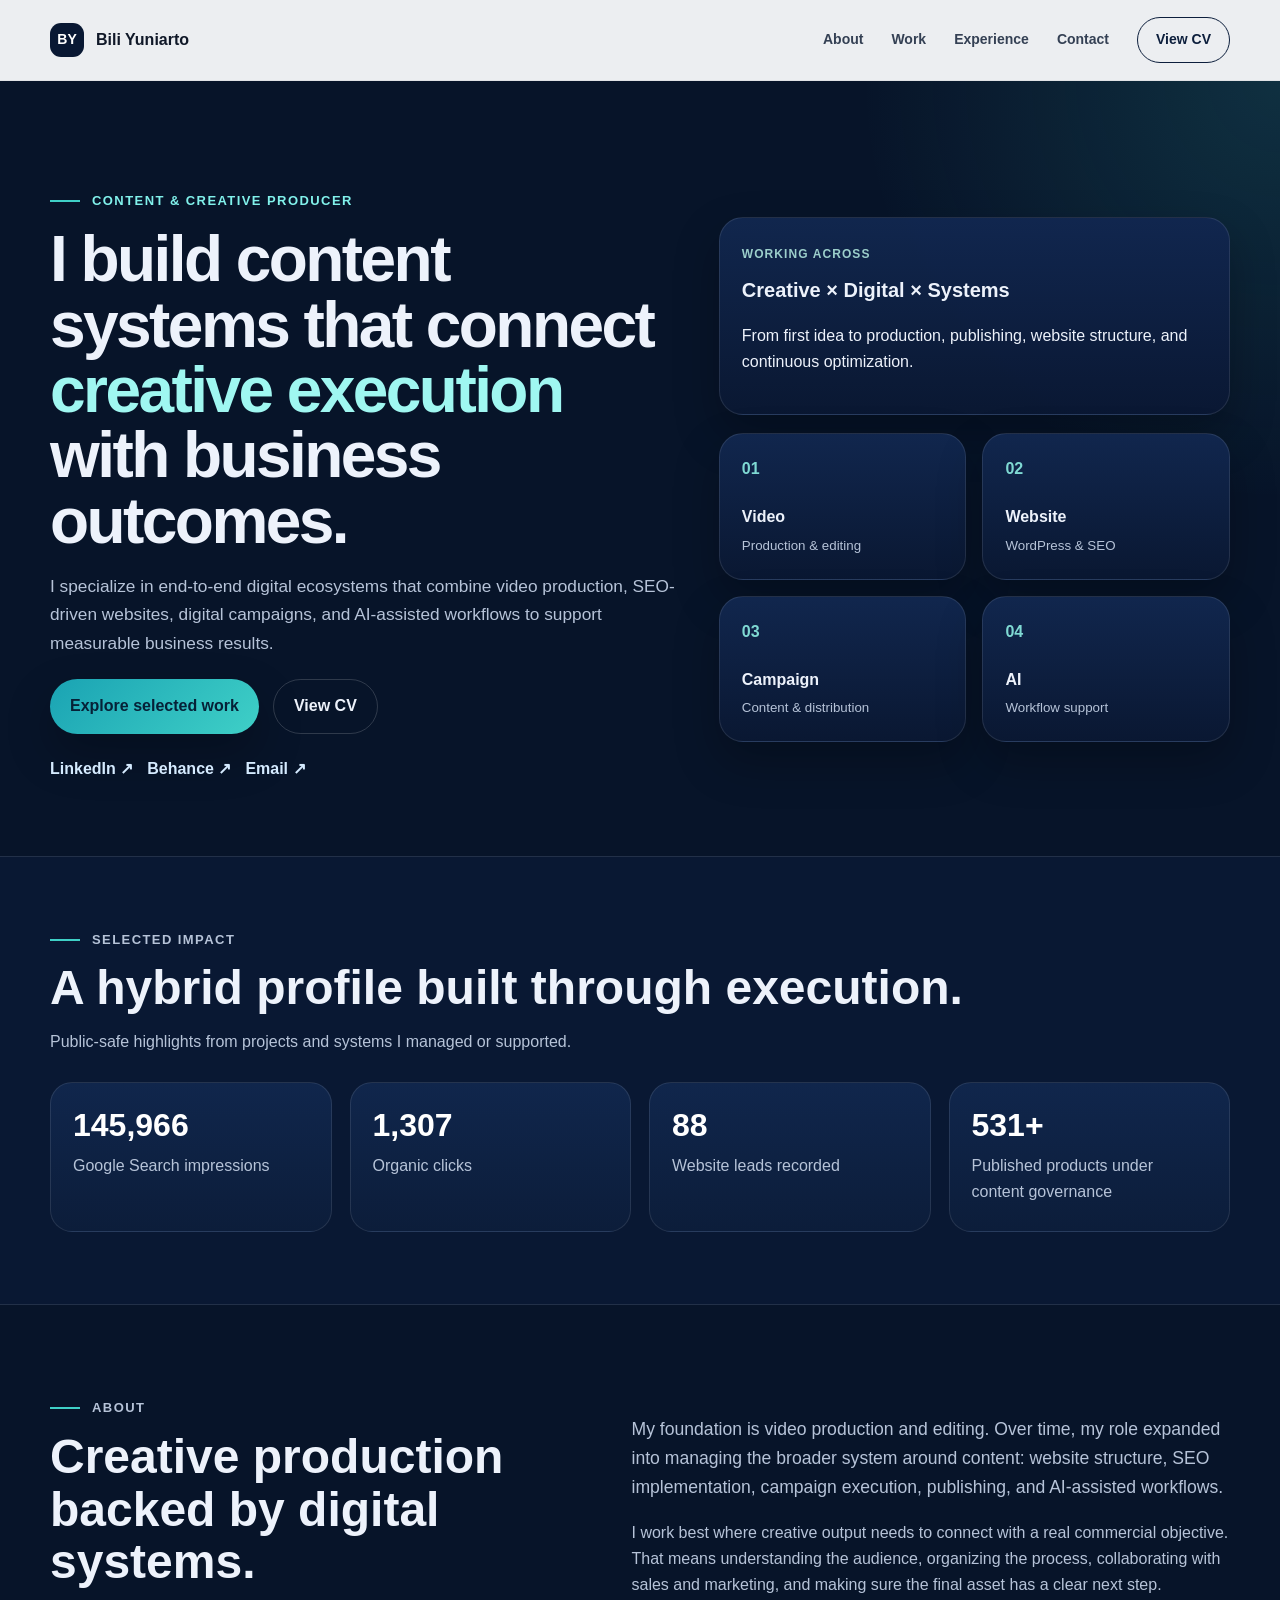
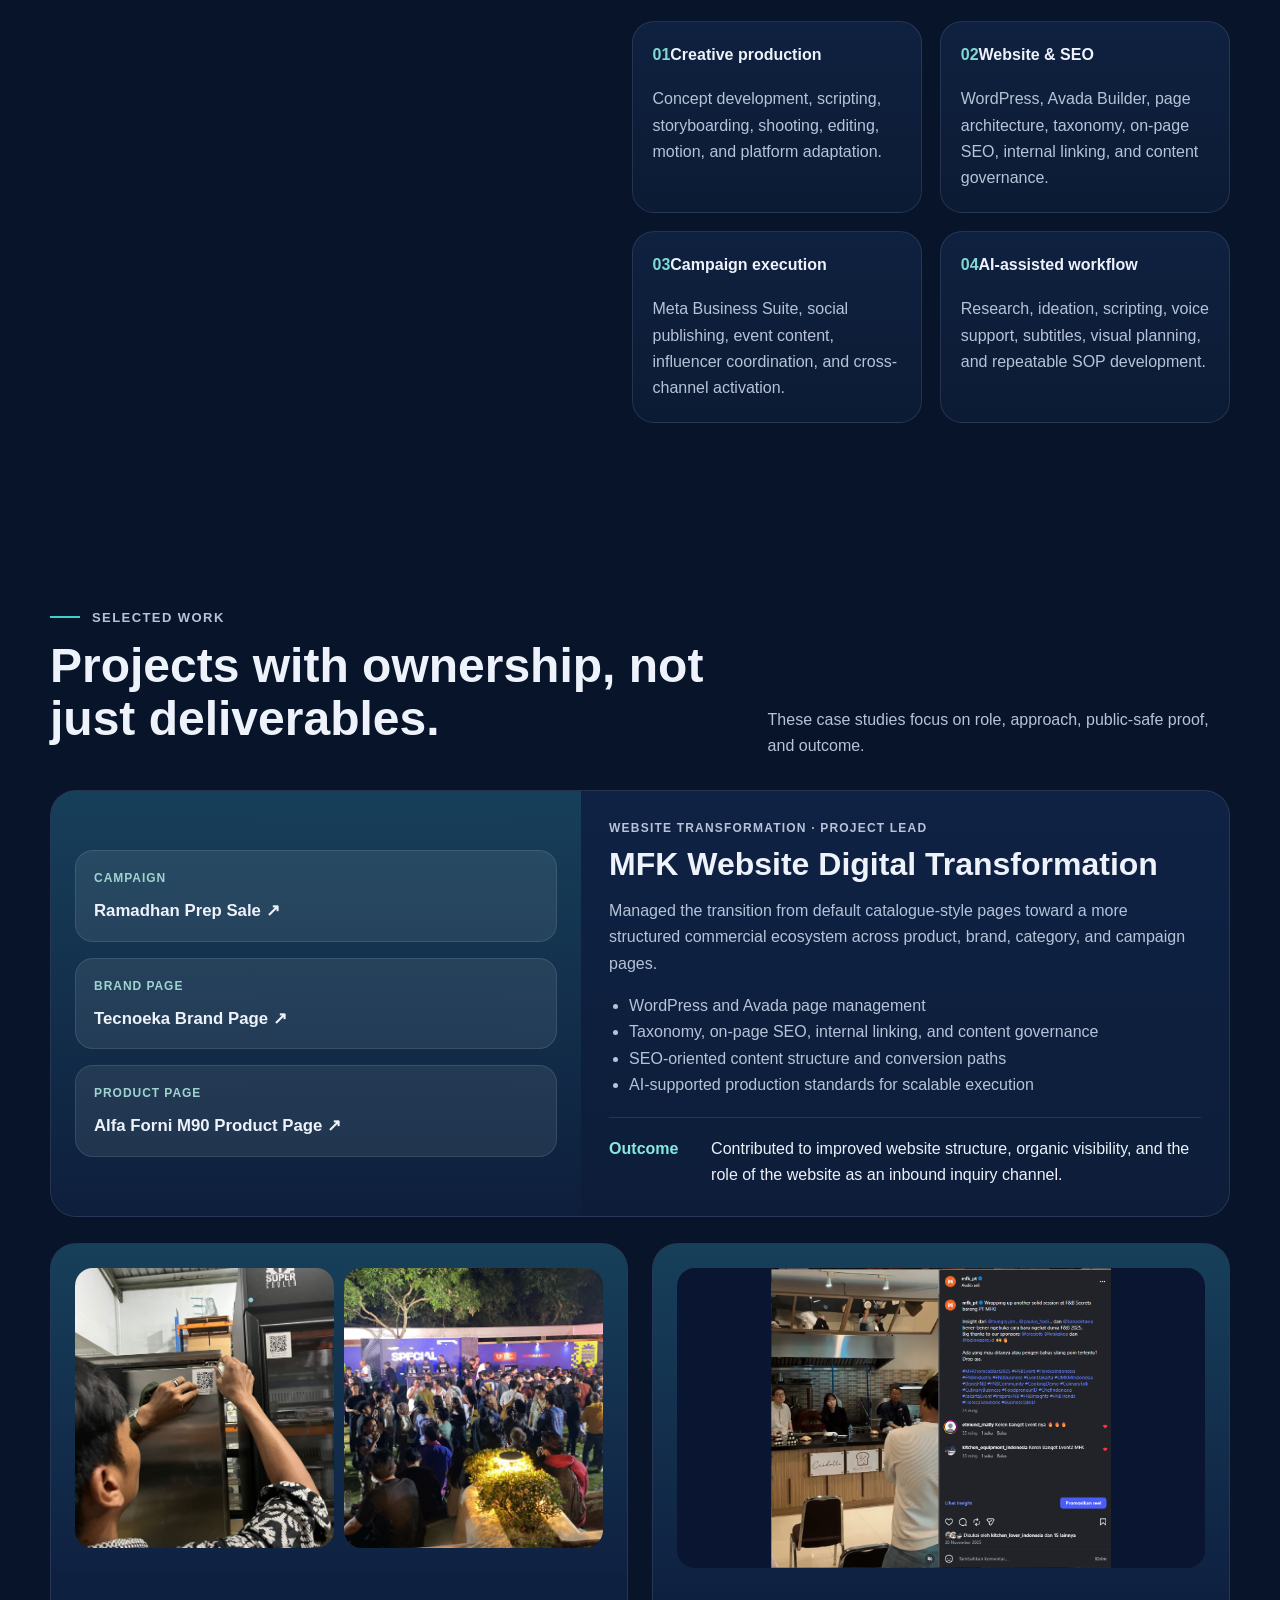
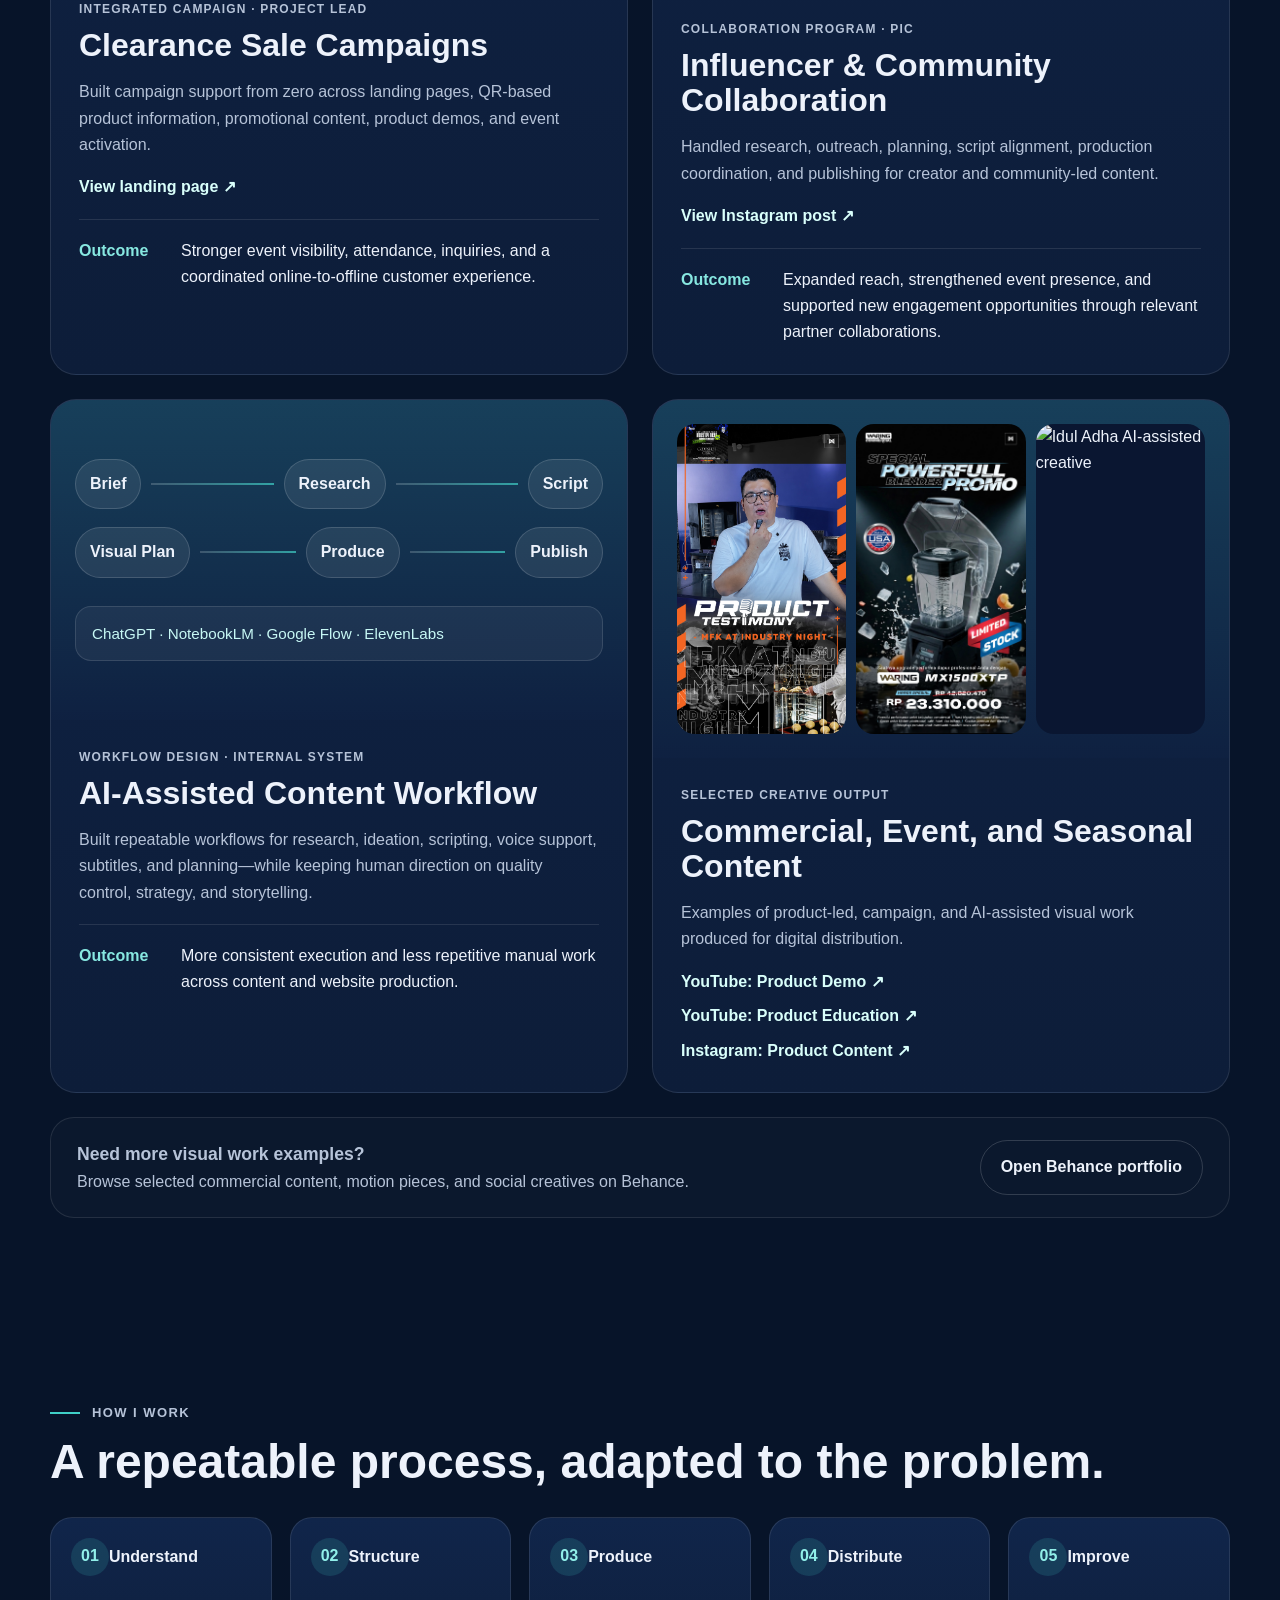
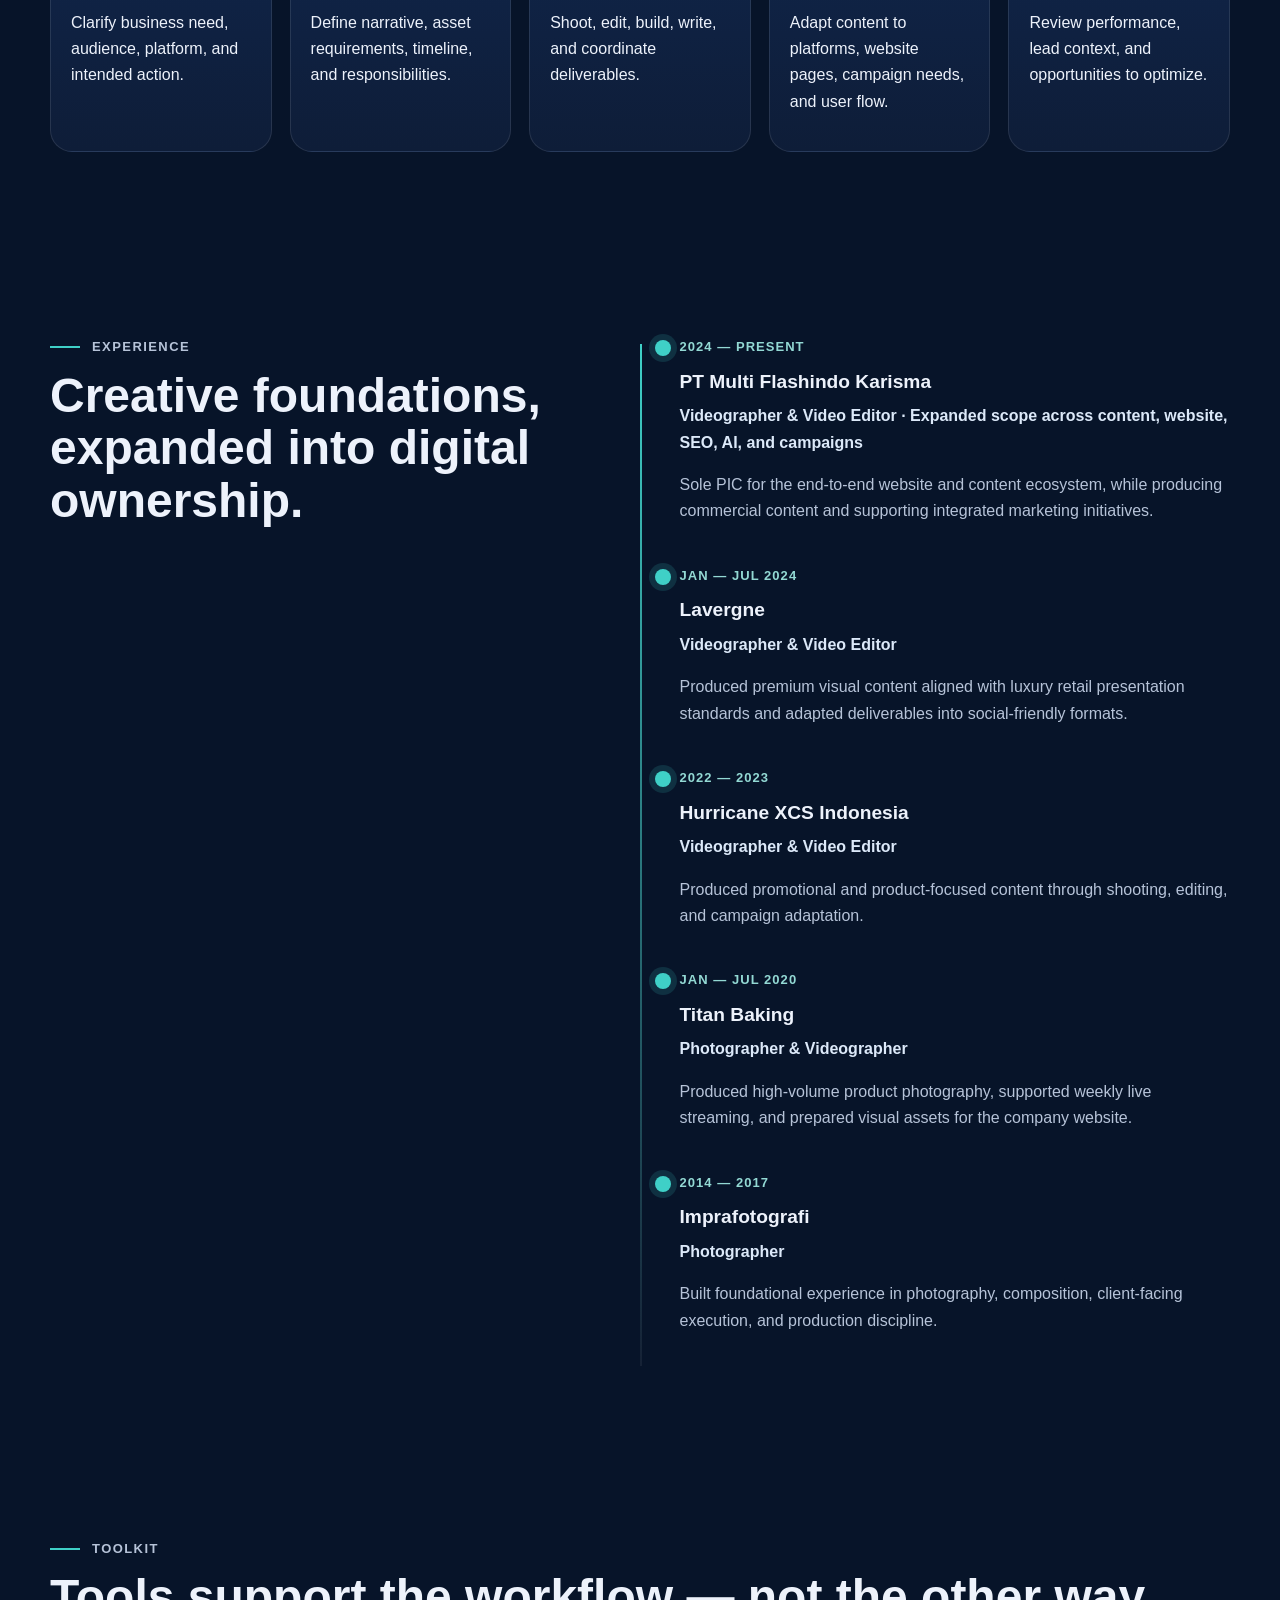
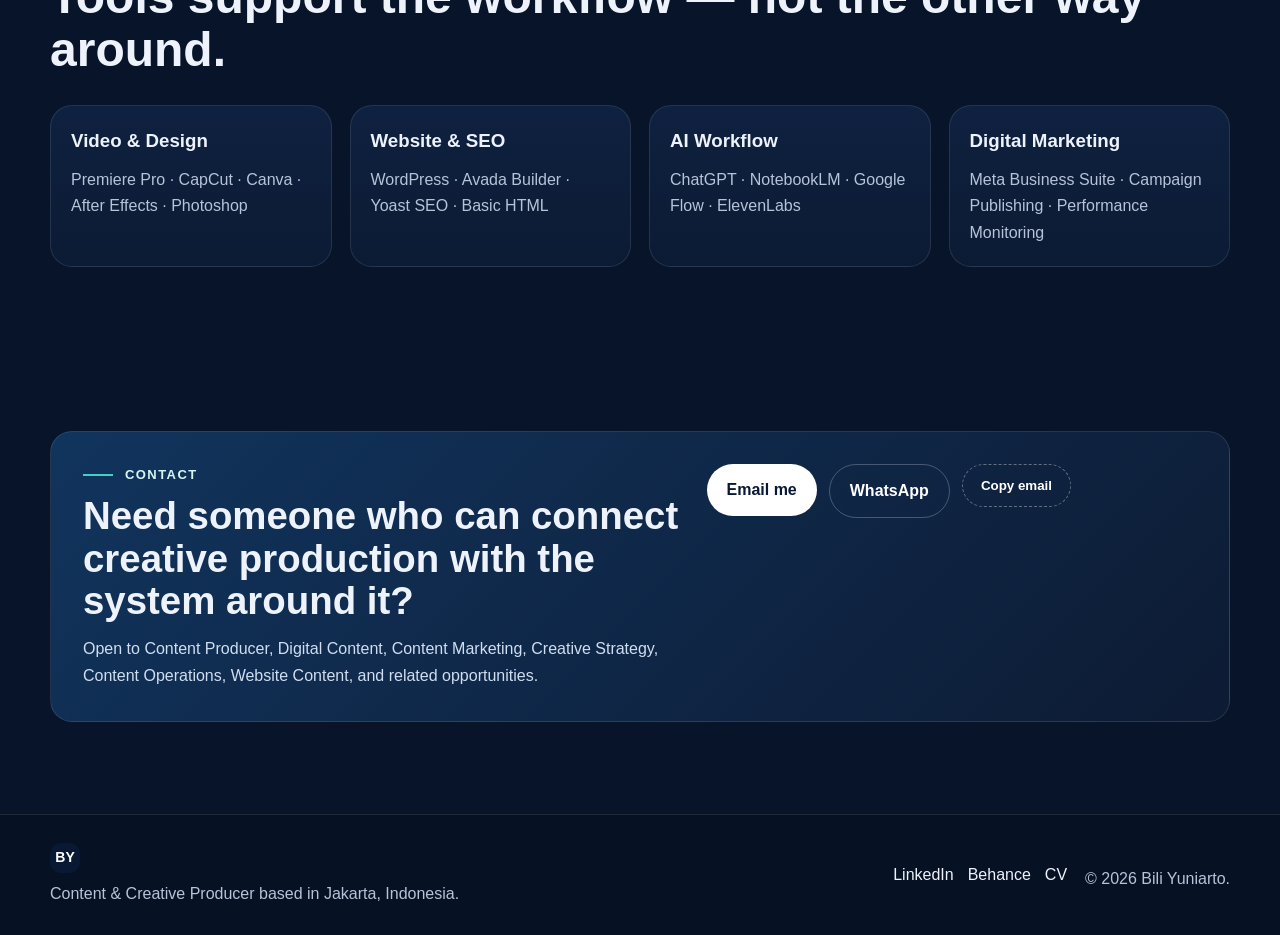
==== commit dbeb7076: "Update portfolio layout and content" ====
--- a/index.html
+++ b/index.html
@@ -5,307 +5,51 @@
   <meta name="viewport" content="width=device-width, initial-scale=1">
   <title>Bili Yuniarto — Content & Creative Producer</title>
   <meta name="description" content="Portfolio of Bili Yuniarto, a Content & Creative Producer working across video production, website and SEO, digital campaigns, and AI-assisted workflows.">
-  <meta name="theme-color" content="#0b1324">
-  <meta name="robots" content="index, follow">
+  <meta name="theme-color" content="#091833">
+  <meta name="robots" content="index,follow">
   <link rel="canonical" href="https://biliyuniarto.github.io/">
   <link rel="icon" type="image/svg+xml" href="assets/favicon.svg">
-  <link rel="manifest" href="site.webmanifest">
-
   <meta property="og:type" content="website">
   <meta property="og:title" content="Bili Yuniarto — Content & Creative Producer">
   <meta property="og:description" content="Video production, SEO-driven websites, digital campaigns, and AI-assisted workflows.">
   <meta property="og:url" content="https://biliyuniarto.github.io/">
-  <meta property="og:image" content="https://biliyuniarto.github.io/assets/og-image.png">
+  <meta property="og:image" content="https://biliyuniarto.github.io/assets/og-image.jpg">
   <meta name="twitter:card" content="summary_large_image">
-
   <link rel="stylesheet" href="style.css">
-
-  <script type="application/ld+json">
-  {
-    "@context": "https://schema.org",
-    "@type": "Person",
-    "name": "Bili Yuniarto",
-    "jobTitle": "Content & Creative Producer",
-    "url": "https://biliyuniarto.github.io/",
-    "email": "mailto:biliyuniarto1@gmail.com",
-    "sameAs": [
-      "https://www.linkedin.com/in/bili-yuniarto/",
-      "https://www.behance.net/biliyuniarto"
-    ],
-    "knowsAbout": [
-      "Video Production",
-      "Content Strategy",
-      "WordPress",
-      "Search Engine Optimization",
-      "Digital Campaigns",
-      "AI-Assisted Content Workflows"
-    ]
-  }
-  </script>
+  <script type="application/ld+json">{"@context":"https://schema.org","@type":"Person","name":"Bili Yuniarto","jobTitle":"Content & Creative Producer","url":"https://biliyuniarto.github.io/","email":"mailto:biliyuniarto1@gmail.com","sameAs":["https://www.linkedin.com/in/bili-yuniarto/","https://www.behance.net/biliyuniarto"],"knowsAbout":["Video Production","WordPress","SEO","Digital Campaigns","AI-Assisted Content Workflows"]}</script>
 </head>
 <body>
-  <a class="skip-link" href="#main">Skip to content</a>
-
-  <header class="site-header" id="top">
-    <div class="container nav-wrap">
-      <a class="brand" href="#top" aria-label="Bili Yuniarto home">
-        <span class="brand-mark">BY</span>
-        <span class="brand-name">Bili Yuniarto</span>
-      </a>
-
-      <button class="nav-toggle" type="button" aria-controls="primary-navigation" aria-expanded="false">
-        <span></span><span></span><span></span>
-        <span class="sr-only">Open navigation</span>
-      </button>
-
-      <nav class="primary-nav" id="primary-navigation" aria-label="Primary navigation">
-        <a href="#about">About</a>
-        <a href="#work">Work</a>
-        <a href="#experience">Experience</a>
-        <a href="#contact">Contact</a>
-        <a class="nav-cta" href="assets/Bili-Yuniarto-CV.pdf" target="_blank" rel="noopener">View CV</a>
-      </nav>
-    </div>
-  </header>
-
-  <main id="main">
-    <section class="hero section">
-      <div class="container hero-grid">
-        <div class="hero-copy reveal">
-          <p class="eyebrow"><span></span> Content & Creative Producer</p>
-          <h1>I build content systems that connect <em>creative execution</em> with business outcomes.</h1>
-          <p class="hero-lead">My work combines video production, SEO-driven websites, digital campaigns, and AI-assisted workflows to help brands communicate clearly, move faster, and generate measurable interest.</p>
-          <div class="hero-actions">
-            <a class="button button-primary" href="#work">Explore selected work</a>
-            <a class="button button-secondary" href="assets/Bili-Yuniarto-CV.pdf" target="_blank" rel="noopener">Download CV</a>
-          </div>
-          <div class="hero-links" aria-label="Social links">
-            <a href="https://www.linkedin.com/in/bili-yuniarto/" target="_blank" rel="noopener">LinkedIn <span>↗</span></a>
-            <a href="https://www.behance.net/biliyuniarto" target="_blank" rel="noopener">Behance <span>↗</span></a>
-            <a href="mailto:biliyuniarto1@gmail.com">Email <span>↗</span></a>
-          </div>
-        </div>
-
-        <div class="hero-panel reveal" aria-label="Core professional focus">
-          <div class="signal-card signal-card-main">
-            <span class="signal-label">Working across</span>
-            <strong>Creative × Digital × Systems</strong>
-            <p>From first idea to production, publishing, website structure, and continuous optimization.</p>
-          </div>
-          <div class="signal-grid">
-            <div class="signal-card"><span>01</span><strong>Video</strong><small>Production & editing</small></div>
-            <div class="signal-card"><span>02</span><strong>Website</strong><small>WordPress & SEO</small></div>
-            <div class="signal-card"><span>03</span><strong>Campaign</strong><small>Content & Meta</small></div>
-            <div class="signal-card"><span>04</span><strong>AI</strong><small>Workflow support</small></div>
-          </div>
-        </div>
-      </div>
-    </section>
-
-    <section class="impact section-sm" aria-labelledby="impact-title">
-      <div class="container">
-        <div class="section-heading reveal">
-          <p class="eyebrow"><span></span> Selected scope</p>
-          <h2 id="impact-title">A hybrid profile built through execution.</h2>
-          <p>Public-safe highlights from projects and responsibilities managed across creative and digital operations.</p>
-        </div>
-        <div class="impact-grid">
-          <article class="metric reveal"><strong>5+</strong><span>Years in creative production</span></article>
-          <article class="metric reveal"><strong>100+</strong><span>Commercial videos delivered</span></article>
-          <article class="metric reveal"><strong>500+</strong><span>Product pages under content governance</span></article>
-          <article class="metric reveal"><strong>5</strong><span>Major digital platforms managed</span></article>
-        </div>
-      </div>
-    </section>
-
-    <section class="about section" id="about">
-      <div class="container about-grid">
-        <div class="section-heading reveal">
-          <p class="eyebrow"><span></span> About</p>
-          <h2>More than a videographer. Not pretending to be everything.</h2>
-        </div>
-        <div class="about-copy reveal">
-          <p class="large-copy">My foundation is video production and editing. Over time, my role expanded into managing the broader system around content: website structure, SEO implementation, campaign execution, publishing, and AI-supported workflows.</p>
-          <p>I work best where creative output needs to connect with a real commercial objective. That means understanding the audience, organizing the process, collaborating with sales and marketing, and making sure the final asset has a clear next step.</p>
-          <div class="capability-list">
-            <div><span>01</span><strong>Creative production</strong><p>Concept development, scripting, storyboarding, shooting, editing, motion, and platform adaptation.</p></div>
-            <div><span>02</span><strong>Website & SEO</strong><p>WordPress, Avada Builder, page architecture, taxonomy, on-page SEO, internal linking, and content governance.</p></div>
-            <div><span>03</span><strong>Campaign execution</strong><p>Meta Business Suite, social publishing, event content, influencer coordination, and cross-channel activation.</p></div>
-            <div><span>04</span><strong>AI-assisted workflow</strong><p>Research, ideation, scripting, voice-over support, subtitles, visual planning, and repeatable SOP development.</p></div>
-          </div>
-        </div>
-      </div>
-    </section>
-
-    <section class="work section" id="work">
-      <div class="container">
-        <div class="section-heading split-heading reveal">
-          <div>
-            <p class="eyebrow"><span></span> Selected work</p>
-            <h2>Projects with ownership, not just deliverables.</h2>
-          </div>
-          <p>Detailed internal evidence is kept private. The case studies below focus on role, approach, and public-safe outcomes.</p>
-        </div>
-
-        <div class="projects-grid">
-          <article class="project project-featured reveal">
-            <div class="project-visual visual-website" role="img" aria-label="Abstract website architecture illustration">
-              <div class="browser-window">
-                <span></span><span></span><span></span>
-                <div class="browser-sidebar"></div>
-                <div class="browser-content"><i></i><i></i><i></i><i></i></div>
-              </div>
-            </div>
-            <div class="project-content">
-              <p class="project-type">Website Transformation · Project Lead</p>
-              <h3>MFK Website Digital Transformation</h3>
-              <p>Managed the transition from default catalogue-style pages toward a more structured commercial ecosystem across product, brand, category, and campaign pages.</p>
-              <ul>
-                <li>WordPress and Avada page management</li>
-                <li>Taxonomy, on-page SEO, and internal linking</li>
-                <li>Conversion paths and content governance</li>
-                <li>AI-supported production standards</li>
-              </ul>
-              <div class="project-result"><strong>Outcome</strong><span>Improved website structure, organic visibility, and its role as an inbound inquiry channel.</span></div>
-              <a class="text-link" href="https://mfk.co.id/" target="_blank" rel="noopener">View live website <span>↗</span></a>
-            </div>
-          </article>
-
-          <article class="project reveal">
-            <div class="project-visual visual-campaign" role="img" aria-label="Abstract campaign activation illustration">
-              <div class="poster poster-one"></div><div class="poster poster-two"></div><div class="qr-grid"></div>
-            </div>
-            <div class="project-content">
-              <p class="project-type">Integrated Campaign · Project Lead</p>
-              <h3>Clearance Sale Campaigns</h3>
-              <p>Built campaign support from zero across landing pages, QR-based product information, promotional content, product demos, and event activation.</p>
-              <div class="project-result"><strong>Outcome</strong><span>Stronger event visibility, attendance, inquiries, and coordinated online-to-offline customer experience.</span></div>
-            </div>
-          </article>
-
-          <article class="project reveal">
-            <div class="project-visual visual-influencer" role="img" aria-label="Abstract influencer collaboration illustration">
-              <div class="phone"><div class="profile-dot"></div><div class="phone-lines"></div><div class="play-button">▶</div></div>
-              <div class="orbit orbit-one"></div><div class="orbit orbit-two"></div>
-            </div>
-            <div class="project-content">
-              <p class="project-type">Collaboration Program · PIC</p>
-              <h3>Influencer Collaboration</h3>
-              <p>Handled research, outreach, planning, script alignment, production coordination, and publishing from start to finish.</p>
-              <div class="project-result"><strong>Outcome</strong><span>Expanded brand reach and generated new sales opportunities through relevant creator partnerships.</span></div>
-            </div>
-          </article>
-
-          <article class="project reveal">
-            <div class="project-visual visual-ai" role="img" aria-label="Abstract AI workflow illustration">
-              <div class="flow-node node-one">Research</div><div class="flow-line line-one"></div>
-              <div class="flow-node node-two">Script</div><div class="flow-line line-two"></div>
-              <div class="flow-node node-three">Produce</div><div class="flow-line line-three"></div>
-              <div class="flow-node node-four">Publish</div>
-            </div>
-            <div class="project-content">
-              <p class="project-type">Workflow Design · Internal System</p>
-              <h3>AI-Assisted Content Workflow</h3>
-              <p>Created repeatable workflows using ChatGPT, NotebookLM, Google Flow, and ElevenLabs for research, scripting, voice support, subtitles, and planning.</p>
-              <div class="project-result"><strong>Outcome</strong><span>More consistent execution and less repetitive manual work across content and website production.</span></div>
-            </div>
-          </article>
-        </div>
-
-        <div class="work-cta reveal">
-          <p>Looking for commercial video and visual work?</p>
-          <a class="button button-secondary" href="https://www.behance.net/biliyuniarto" target="_blank" rel="noopener">Open Behance portfolio</a>
-        </div>
-      </div>
-    </section>
-
-    <section class="process section">
-      <div class="container">
-        <div class="section-heading reveal">
-          <p class="eyebrow"><span></span> How I work</p>
-          <h2>A repeatable process, adapted to the problem.</h2>
-        </div>
-        <ol class="process-grid">
-          <li class="reveal"><span>01</span><strong>Understand</strong><p>Clarify business need, audience, platform, and intended action.</p></li>
-          <li class="reveal"><span>02</span><strong>Structure</strong><p>Define narrative, asset requirements, timeline, and responsibilities.</p></li>
-          <li class="reveal"><span>03</span><strong>Produce</strong><p>Shoot, edit, build, write, and coordinate the required deliverables.</p></li>
-          <li class="reveal"><span>04</span><strong>Distribute</strong><p>Adapt content to platforms, website pages, campaign needs, and user flow.</p></li>
-          <li class="reveal"><span>05</span><strong>Improve</strong><p>Review performance, feedback, lead context, and opportunities to optimize.</p></li>
-        </ol>
-      </div>
-    </section>
-
-    <section class="experience section" id="experience">
-      <div class="container experience-grid">
-        <div class="section-heading reveal">
-          <p class="eyebrow"><span></span> Experience</p>
-          <h2>Creative foundations, expanded into digital ownership.</h2>
-        </div>
-        <div class="timeline">
-          <article class="timeline-item reveal">
-            <div class="timeline-date">2024 — Present</div>
-            <div><h3>PT Multi Flashindo Karisma</h3><p class="role">Videographer & Video Editor · Expanded scope across content, website, SEO, AI, and campaigns</p><p>Sole PIC for the end-to-end website and content ecosystem, while producing commercial content and supporting integrated marketing initiatives.</p></div>
-          </article>
-          <article class="timeline-item reveal">
-            <div class="timeline-date">Jan — Jul 2024</div>
-            <div><h3>Lavergne</h3><p class="role">Videographer & Video Editor</p><p>Produced premium visual content and adapted deliverables to social media formats and audience trends.</p></div>
-          </article>
-          <article class="timeline-item reveal">
-            <div class="timeline-date">2022 — 2023</div>
-            <div><h3>Hurricane XCS Indonesia</h3><p class="role">Videographer & Video Editor</p><p>Produced promotional and product-focused content through shooting, editing, and campaign adaptation.</p></div>
-          </article>
-          <article class="timeline-item reveal">
-            <div class="timeline-date">Jan — Jul 2020</div>
-            <div><h3>Titan Baking</h3><p class="role">Photographer & Videographer</p><p>Produced high-volume product photography, supported weekly live streaming, and prepared visual assets for the company website.</p></div>
-          </article>
-          <article class="timeline-item reveal">
-            <div class="timeline-date">2014 — 2017</div>
-            <div><h3>Imprafotografi</h3><p class="role">Photographer</p><p>Built foundational experience in photography, composition, client-facing execution, and production discipline.</p></div>
-          </article>
-        </div>
-      </div>
-    </section>
-
-    <section class="tools section-sm">
-      <div class="container">
-        <div class="section-heading reveal">
-          <p class="eyebrow"><span></span> Toolkit</p>
-          <h2>Tools are supporting actors. The workflow matters more.</h2>
-        </div>
-        <div class="tools-grid">
-          <div class="tool-group reveal"><h3>Video & Design</h3><p>Premiere Pro · CapCut · Canva · After Effects · Photoshop</p></div>
-          <div class="tool-group reveal"><h3>Website & SEO</h3><p>WordPress · Avada Builder · Yoast SEO · Basic HTML</p></div>
-          <div class="tool-group reveal"><h3>AI Workflow</h3><p>ChatGPT · NotebookLM · Google Flow · ElevenLabs</p></div>
-          <div class="tool-group reveal"><h3>Digital Marketing</h3><p>Meta Business Suite · Campaign Publishing · Performance Monitoring</p></div>
-        </div>
-      </div>
-    </section>
-
-    <section class="contact section" id="contact">
-      <div class="container contact-card reveal">
-        <div>
-          <p class="eyebrow light"><span></span> Contact</p>
-          <h2>Need someone who can connect creative production with the system around it?</h2>
-          <p>Open to Content Producer, Digital Content, Creative Strategy, Content Operations, Website Content, and related opportunities.</p>
-        </div>
-        <div class="contact-actions">
-          <a class="button button-light" href="mailto:biliyuniarto1@gmail.com">Email me</a>
-          <a class="button button-ghost" href="https://wa.me/6285161630906" target="_blank" rel="noopener">WhatsApp</a>
-          <button class="copy-email" type="button" data-email="biliyuniarto1@gmail.com">Copy email</button>
-        </div>
-      </div>
-    </section>
-  </main>
-
-  <footer class="site-footer">
-    <div class="container footer-grid">
-      <div><span class="brand-mark small">BY</span><p>Content & Creative Producer based in Jakarta, Indonesia.</p></div>
-      <div class="footer-links"><a href="https://www.linkedin.com/in/bili-yuniarto/" target="_blank" rel="noopener">LinkedIn</a><a href="https://www.behance.net/biliyuniarto" target="_blank" rel="noopener">Behance</a><a href="assets/Bili-Yuniarto-CV.pdf" target="_blank" rel="noopener">CV</a></div>
-      <p class="copyright">© <span id="year"></span> Bili Yuniarto.</p>
-    </div>
-  </footer>
-
-  <div class="toast" role="status" aria-live="polite">Email copied</div>
-  <script src="script.js"></script>
-</body>
-</html>
+<a class="skip-link" href="#main">Skip to content</a>
+<header class="site-header" id="top">
+  <div class="container nav-wrap">
+    <a class="brand" href="#top"><span class="brand-mark">BY</span><span class="brand-name">Bili Yuniarto</span></a>
+    <button class="nav-toggle" type="button" aria-controls="primary-navigation" aria-expanded="false"><span></span><span></span><span></span><span class="sr-only">Open navigation</span></button>
+    <nav class="primary-nav" id="primary-navigation">
+      <a href="#about">About</a><a href="#work">Work</a><a href="#experience">Experience</a><a href="#contact">Contact</a>
+      <a class="nav-cta" href="assets/Bili-Yuniarto-CV.pdf" target="_blank" rel="noopener">View CV</a>
+    </nav>
+  </div>
+</header>
+<main id="main">
+<section class="hero section"><div class="container hero-grid"><div class="hero-copy reveal"><p class="eyebrow"><span></span>Content & Creative Producer</p><h1>I build content systems that connect <em>creative execution</em> with business outcomes.</h1><p class="hero-lead">I specialize in end-to-end digital ecosystems that combine video production, SEO-driven websites, digital campaigns, and AI-assisted workflows to support measurable business results.</p><div class="hero-actions"><a class="button button-primary" href="#work">Explore selected work</a><a class="button button-secondary" href="assets/Bili-Yuniarto-CV.pdf" target="_blank" rel="noopener">View CV</a></div><div class="hero-links"><a href="https://www.linkedin.com/in/bili-yuniarto/" target="_blank" rel="noopener">LinkedIn ↗</a><a href="https://www.behance.net/biliyuniarto" target="_blank" rel="noopener">Behance ↗</a><a href="mailto:biliyuniarto1@gmail.com">Email ↗</a></div></div><div class="hero-panel reveal"><div class="signal-card signal-card-main"><span class="signal-label">Working across</span><strong>Creative × Digital × Systems</strong><p>From first idea to production, publishing, website structure, and continuous optimization.</p></div><div class="signal-grid"><div class="signal-card"><span>01</span><strong>Video</strong><small>Production & editing</small></div><div class="signal-card"><span>02</span><strong>Website</strong><small>WordPress & SEO</small></div><div class="signal-card"><span>03</span><strong>Campaign</strong><small>Content & distribution</small></div><div class="signal-card"><span>04</span><strong>AI</strong><small>Workflow support</small></div></div></div></div></section>
+<section class="impact section-sm"><div class="container"><div class="section-heading reveal"><p class="eyebrow"><span></span>Selected impact</p><h2>A hybrid profile built through execution.</h2><p>Public-safe highlights from projects and systems I managed or supported.</p></div><div class="impact-grid"><article class="metric reveal"><strong>145,966</strong><span>Google Search impressions</span></article><article class="metric reveal"><strong>1,307</strong><span>Organic clicks</span></article><article class="metric reveal"><strong>88</strong><span>Website leads recorded</span></article><article class="metric reveal"><strong>531+</strong><span>Published products under content governance</span></article></div></div></section>
+<section class="about section" id="about"><div class="container about-grid"><div class="section-heading reveal"><p class="eyebrow"><span></span>About</p><h2>Creative production backed by digital systems.</h2></div><div class="about-copy reveal"><p class="large-copy">My foundation is video production and editing. Over time, my role expanded into managing the broader system around content: website structure, SEO implementation, campaign execution, publishing, and AI-assisted workflows.</p><p>I work best where creative output needs to connect with a real commercial objective. That means understanding the audience, organizing the process, collaborating with sales and marketing, and making sure the final asset has a clear next step.</p><div class="capability-list"><div><span>01</span><strong>Creative production</strong><p>Concept development, scripting, storyboarding, shooting, editing, motion, and platform adaptation.</p></div><div><span>02</span><strong>Website & SEO</strong><p>WordPress, Avada Builder, page architecture, taxonomy, on-page SEO, internal linking, and content governance.</p></div><div><span>03</span><strong>Campaign execution</strong><p>Meta Business Suite, social publishing, event content, influencer coordination, and cross-channel activation.</p></div><div><span>04</span><strong>AI-assisted workflow</strong><p>Research, ideation, scripting, voice support, subtitles, visual planning, and repeatable SOP development.</p></div></div></div></div></section>
+<section class="work section" id="work"><div class="container"><div class="section-heading split-heading reveal"><div><p class="eyebrow"><span></span>Selected work</p><h2>Projects with ownership, not just deliverables.</h2></div><p>These case studies focus on role, approach, public-safe proof, and outcome.</p></div>
+<div class="project project-featured reveal"><div class="project-gallery website-stack"><div class="stack-card"><span>Campaign</span><a href="https://mfk.co.id/ramadhansale/" target="_blank" rel="noopener">Ramadhan Prep Sale ↗</a></div><div class="stack-card"><span>Brand Page</span><a href="https://mfk.co.id/brand/tecnoeka/" target="_blank" rel="noopener">Tecnoeka Brand Page ↗</a></div><div class="stack-card"><span>Product Page</span><a href="https://mfk.co.id/product/alfa-forni-gas-pizza-oven-napoli-m90-black/" target="_blank" rel="noopener">Alfa Forni M90 Product Page ↗</a></div></div><div class="project-content"><p class="project-type">Website Transformation · Project Lead</p><h3>MFK Website Digital Transformation</h3><p>Managed the transition from default catalogue-style pages toward a more structured commercial ecosystem across product, brand, category, and campaign pages.</p><ul><li>WordPress and Avada page management</li><li>Taxonomy, on-page SEO, internal linking, and content governance</li><li>SEO-oriented content structure and conversion paths</li><li>AI-supported production standards for scalable execution</li></ul><div class="project-result"><strong>Outcome</strong><span>Contributed to improved website structure, organic visibility, and the role of the website as an inbound inquiry channel.</span></div></div></div>
+<div class="projects-grid two-up">
+<article class="project reveal"><div class="project-gallery two-shot"><img src="assets/qr-installation.jpg" alt="QR code installation on product display"><img src="assets/industry-night-crowd.jpg" alt="Event crowd during activation"></div><div class="project-content"><p class="project-type">Integrated Campaign · Project Lead</p><h3>Clearance Sale Campaigns</h3><p>Built campaign support from zero across landing pages, QR-based product information, promotional content, product demos, and event activation.</p><div class="project-links"><a class="text-link" href="https://mfk.co.id/ramadhansale/" target="_blank" rel="noopener">View landing page ↗</a></div><div class="project-result"><strong>Outcome</strong><span>Stronger event visibility, attendance, inquiries, and a coordinated online-to-offline customer experience.</span></div></div></article>
+<article class="project reveal"><div class="project-gallery single-shot"><img src="assets/fnb-secrets-post.png" alt="Instagram post showing F&B Secrets event content"></div><div class="project-content"><p class="project-type">Collaboration Program · PIC</p><h3>Influencer & Community Collaboration</h3><p>Handled research, outreach, planning, script alignment, production coordination, and publishing for creator and community-led content.</p><div class="project-links"><a class="text-link" href="https://www.instagram.com/p/DRR1KlIkly1/" target="_blank" rel="noopener">View Instagram post ↗</a></div><div class="project-result"><strong>Outcome</strong><span>Expanded reach, strengthened event presence, and supported new engagement opportunities through relevant partner collaborations.</span></div></div></article>
+</div>
+<div class="projects-grid two-up">
+<article class="project reveal"><div class="project-visual visual-ai2"><div class="flow-row"><span>Brief</span><i></i><span>Research</span><i></i><span>Script</span></div><div class="flow-row"><span>Visual Plan</span><i></i><span>Produce</span><i></i><span>Publish</span></div><div class="flow-tools">ChatGPT · NotebookLM · Google Flow · ElevenLabs</div></div><div class="project-content"><p class="project-type">Workflow Design · Internal System</p><h3>AI-Assisted Content Workflow</h3><p>Built repeatable workflows for research, ideation, scripting, voice support, subtitles, and planning—while keeping human direction on quality control, strategy, and storytelling.</p><div class="project-result"><strong>Outcome</strong><span>More consistent execution and less repetitive manual work across content and website production.</span></div></div></article>
+<article class="project reveal"><div class="project-gallery creative-grid"><img src="assets/industry-night-poster.jpg" alt="Industry night product testimony creative"><img src="assets/waring-promo.jpg" alt="Waring promotional creative"><img src="assets/idul-adha-ai.jpg" alt="Idul Adha AI-assisted creative"></div><div class="project-content"><p class="project-type">Selected Creative Output</p><h3>Commercial, Event, and Seasonal Content</h3><p>Examples of product-led, campaign, and AI-assisted visual work produced for digital distribution.</p><div class="project-links link-stack"><a class="text-link" href="https://www.youtube.com/watch?v=bHyMY9T2tXM" target="_blank" rel="noopener">YouTube: Product Demo ↗</a><a class="text-link" href="https://www.youtube.com/watch?v=lKlTiRGlXGI" target="_blank" rel="noopener">YouTube: Product Education ↗</a><a class="text-link" href="https://www.instagram.com/p/DbDW_zegYiW/" target="_blank" rel="noopener">Instagram: Product Content ↗</a></div></div></article>
+</div>
+<div class="work-cta reveal"><div><p class="cta-title">Need more visual work examples?</p><p>Browse selected commercial content, motion pieces, and social creatives on Behance.</p></div><a class="button button-secondary" href="https://www.behance.net/biliyuniarto" target="_blank" rel="noopener">Open Behance portfolio</a></div></div></section>
+<section class="process section"><div class="container"><div class="section-heading reveal"><p class="eyebrow"><span></span>How I work</p><h2>A repeatable process, adapted to the problem.</h2></div><ol class="process-grid"><li class="reveal"><span>01</span><strong>Understand</strong><p>Clarify business need, audience, platform, and intended action.</p></li><li class="reveal"><span>02</span><strong>Structure</strong><p>Define narrative, asset requirements, timeline, and responsibilities.</p></li><li class="reveal"><span>03</span><strong>Produce</strong><p>Shoot, edit, build, write, and coordinate deliverables.</p></li><li class="reveal"><span>04</span><strong>Distribute</strong><p>Adapt content to platforms, website pages, campaign needs, and user flow.</p></li><li class="reveal"><span>05</span><strong>Improve</strong><p>Review performance, lead context, and opportunities to optimize.</p></li></ol></div></section>
+<section class="experience section" id="experience"><div class="container experience-grid"><div class="section-heading reveal"><p class="eyebrow"><span></span>Experience</p><h2>Creative foundations, expanded into digital ownership.</h2></div><div class="timeline"><article class="timeline-item reveal"><div class="timeline-date">2024 — Present</div><div><h3>PT Multi Flashindo Karisma</h3><p class="role">Videographer & Video Editor · Expanded scope across content, website, SEO, AI, and campaigns</p><p>Sole PIC for the end-to-end website and content ecosystem, while producing commercial content and supporting integrated marketing initiatives.</p></div></article><article class="timeline-item reveal"><div class="timeline-date">Jan — Jul 2024</div><div><h3>Lavergne</h3><p class="role">Videographer & Video Editor</p><p>Produced premium visual content aligned with luxury retail presentation standards and adapted deliverables into social-friendly formats.</p></div></article><article class="timeline-item reveal"><div class="timeline-date">2022 — 2023</div><div><h3>Hurricane XCS Indonesia</h3><p class="role">Videographer & Video Editor</p><p>Produced promotional and product-focused content through shooting, editing, and campaign adaptation.</p></div></article><article class="timeline-item reveal"><div class="timeline-date">Jan — Jul 2020</div><div><h3>Titan Baking</h3><p class="role">Photographer & Videographer</p><p>Produced high-volume product photography, supported weekly live streaming, and prepared visual assets for the company website.</p></div></article><article class="timeline-item reveal"><div class="timeline-date">2014 — 2017</div><div><h3>Imprafotografi</h3><p class="role">Photographer</p><p>Built foundational experience in photography, composition, client-facing execution, and production discipline.</p></div></article></div></div></section>
+<section class="tools section-sm"><div class="container"><div class="section-heading reveal"><p class="eyebrow"><span></span>Toolkit</p><h2>Tools support the workflow — not the other way around.</h2></div><div class="tools-grid"><div class="tool-group reveal"><h3>Video & Design</h3><p>Premiere Pro · CapCut · Canva · After Effects · Photoshop</p></div><div class="tool-group reveal"><h3>Website & SEO</h3><p>WordPress · Avada Builder · Yoast SEO · Basic HTML</p></div><div class="tool-group reveal"><h3>AI Workflow</h3><p>ChatGPT · NotebookLM · Google Flow · ElevenLabs</p></div><div class="tool-group reveal"><h3>Digital Marketing</h3><p>Meta Business Suite · Campaign Publishing · Performance Monitoring</p></div></div></div></section>
+<section class="contact section" id="contact"><div class="container contact-card reveal"><div><p class="eyebrow light"><span></span>Contact</p><h2>Need someone who can connect creative production with the system around it?</h2><p>Open to Content Producer, Digital Content, Content Marketing, Creative Strategy, Content Operations, Website Content, and related opportunities.</p></div><div class="contact-actions"><a class="button button-light" href="mailto:biliyuniarto1@gmail.com">Email me</a><a class="button button-ghost" href="https://wa.me/6285161630906" target="_blank" rel="noopener">WhatsApp</a><button class="copy-email" type="button" data-email="biliyuniarto1@gmail.com">Copy email</button></div></div></section>
+</main>
+<footer class="site-footer"><div class="container footer-grid"><div><span class="brand-mark small">BY</span><p>Content & Creative Producer based in Jakarta, Indonesia.</p></div><div class="footer-links"><a href="https://www.linkedin.com/in/bili-yuniarto/" target="_blank" rel="noopener">LinkedIn</a><a href="https://www.behance.net/biliyuniarto" target="_blank" rel="noopener">Behance</a><a href="assets/Bili-Yuniarto-CV.pdf" target="_blank" rel="noopener">CV</a></div><p class="copyright">© <span id="year"></span> Bili Yuniarto.</p></div></footer>
+<div class="toast" role="status" aria-live="polite">Email copied</div>
+<script src="script.js"></script></body></html>
--- a/style.css
+++ b/style.css
@@ -1,249 +1,4 @@
-:root {
-  --navy: #0b1324;
-  --navy-2: #14213a;
-  --ink: #172033;
-  --muted: #667085;
-  --teal: #21a6a1;
-  --teal-dark: #147b78;
-  --mint: #c8f0e8;
-  --surface: #f5f7fa;
-  --surface-2: #edf1f5;
-  --line: #dbe2ea;
-  --white: #ffffff;
-  --shadow: 0 26px 70px rgba(11, 19, 36, 0.12);
-  --radius: 24px;
-  --radius-sm: 14px;
-  --container: 1180px;
-}
 
-* { box-sizing: border-box; }
-html { scroll-behavior: smooth; }
-body {
-  margin: 0;
-  color: var(--ink);
-  background: var(--white);
-  font-family: Inter, ui-sans-serif, -apple-system, BlinkMacSystemFont, "Segoe UI", sans-serif;
-  line-height: 1.6;
-  -webkit-font-smoothing: antialiased;
-}
-img, svg { max-width: 100%; }
-a { color: inherit; }
-button, input, textarea { font: inherit; }
-::selection { background: var(--mint); color: var(--navy); }
-
-.container { width: min(calc(100% - 40px), var(--container)); margin-inline: auto; }
-.section { padding: 112px 0; }
-.section-sm { padding: 76px 0; }
-.sr-only { position: absolute; width: 1px; height: 1px; padding: 0; margin: -1px; overflow: hidden; clip: rect(0,0,0,0); white-space: nowrap; border: 0; }
-.skip-link { position: fixed; left: 16px; top: -60px; z-index: 999; padding: 10px 14px; background: var(--white); color: var(--navy); border-radius: 10px; }
-.skip-link:focus { top: 16px; }
-
-.site-header { position: sticky; top: 0; z-index: 100; border-bottom: 1px solid rgba(219,226,234,.85); background: rgba(255,255,255,.88); backdrop-filter: blur(18px); }
-.nav-wrap { min-height: 76px; display: flex; align-items: center; justify-content: space-between; gap: 28px; }
-.brand { display: inline-flex; align-items: center; gap: 12px; text-decoration: none; font-weight: 750; letter-spacing: -.02em; }
-.brand-mark { width: 38px; height: 38px; display: inline-grid; place-items: center; border-radius: 12px; color: var(--white); background: var(--navy); font-size: 13px; letter-spacing: .06em; }
-.brand-mark.small { width: 32px; height: 32px; font-size: 11px; border-radius: 10px; }
-.brand-name { font-size: 15px; }
-.primary-nav { display: flex; align-items: center; gap: 26px; }
-.primary-nav a { text-decoration: none; font-size: 14px; font-weight: 650; color: #384154; transition: color .2s ease; }
-.primary-nav a:hover { color: var(--teal-dark); }
-.primary-nav .nav-cta { padding: 10px 16px; border: 1px solid var(--navy); border-radius: 999px; color: var(--navy); }
-.nav-toggle { display: none; border: 0; background: transparent; padding: 8px; }
-.nav-toggle span:not(.sr-only) { display: block; width: 24px; height: 2px; margin: 5px; background: var(--navy); transition: .2s ease; }
-
-.hero { position: relative; min-height: 760px; display: grid; align-items: center; overflow: hidden; background:
-  radial-gradient(circle at 84% 18%, rgba(33,166,161,.13), transparent 28%),
-  radial-gradient(circle at 15% 85%, rgba(11,19,36,.05), transparent 32%),
-  linear-gradient(180deg, #fbfcfd 0%, #fff 100%);
-}
-.hero::before { content: ""; position: absolute; inset: 0; pointer-events: none; background-image: linear-gradient(rgba(11,19,36,.035) 1px, transparent 1px), linear-gradient(90deg, rgba(11,19,36,.035) 1px, transparent 1px); background-size: 54px 54px; mask-image: linear-gradient(to bottom, black, transparent 78%); }
-.hero-grid { position: relative; display: grid; grid-template-columns: 1.1fr .9fr; gap: 76px; align-items: center; }
-.eyebrow { margin: 0 0 18px; display: flex; align-items: center; gap: 10px; color: var(--teal-dark); text-transform: uppercase; letter-spacing: .13em; font-size: 12px; font-weight: 800; }
-.eyebrow span { width: 32px; height: 2px; background: currentColor; }
-.hero h1 { margin: 0; max-width: 780px; font-size: clamp(48px, 6.3vw, 82px); line-height: 1.02; letter-spacing: -.055em; color: var(--navy); }
-.hero h1 em { font-style: normal; color: var(--teal-dark); }
-.hero-lead { margin: 28px 0 0; max-width: 680px; font-size: 19px; color: #536077; }
-.hero-actions { margin-top: 34px; display: flex; flex-wrap: wrap; gap: 12px; }
-.button { display: inline-flex; align-items: center; justify-content: center; min-height: 50px; padding: 0 21px; border-radius: 999px; text-decoration: none; border: 1px solid transparent; font-size: 14px; font-weight: 750; transition: transform .2s ease, box-shadow .2s ease, background .2s ease; }
-.button:hover { transform: translateY(-2px); }
-.button-primary { color: var(--white); background: var(--navy); box-shadow: 0 14px 28px rgba(11,19,36,.18); }
-.button-primary:hover { background: #111e35; }
-.button-secondary { color: var(--navy); background: var(--white); border-color: var(--line); box-shadow: 0 10px 30px rgba(11,19,36,.06); }
-.hero-links { display: flex; gap: 24px; margin-top: 34px; }
-.hero-links a, .text-link { text-decoration: none; color: #3c475b; font-size: 14px; font-weight: 700; }
-.hero-links a:hover, .text-link:hover { color: var(--teal-dark); }
-.hero-links span, .text-link span { color: var(--teal-dark); }
-
-.hero-panel { position: relative; }
-.hero-panel::before { content: ""; position: absolute; width: 260px; height: 260px; right: -60px; top: -60px; border-radius: 50%; background: rgba(33,166,161,.14); filter: blur(1px); }
-.signal-card { position: relative; border: 1px solid rgba(219,226,234,.9); border-radius: var(--radius-sm); background: rgba(255,255,255,.84); box-shadow: 0 18px 50px rgba(11,19,36,.08); backdrop-filter: blur(14px); }
-.signal-card-main { padding: 34px; min-height: 250px; display: flex; flex-direction: column; justify-content: flex-end; background: var(--navy); color: var(--white); border: 0; overflow: hidden; }
-.signal-card-main::before { content: ""; position: absolute; width: 180px; height: 180px; right: -35px; top: -45px; border: 1px solid rgba(200,240,232,.28); border-radius: 50%; box-shadow: 0 0 0 32px rgba(200,240,232,.05), 0 0 0 64px rgba(200,240,232,.04); }
-.signal-label { color: #9fb3c9; font-size: 12px; text-transform: uppercase; letter-spacing: .12em; font-weight: 700; }
-.signal-card-main strong { margin-top: 7px; font-size: 30px; letter-spacing: -.03em; }
-.signal-card-main p { max-width: 410px; margin: 12px 0 0; color: #b9c7d7; }
-.signal-grid { display: grid; grid-template-columns: repeat(2, 1fr); gap: 12px; margin-top: 12px; }
-.signal-grid .signal-card { padding: 20px; min-height: 126px; display: flex; flex-direction: column; justify-content: flex-end; }
-.signal-grid span { position: absolute; top: 17px; right: 18px; color: var(--teal-dark); font-size: 11px; font-weight: 800; }
-.signal-grid strong { font-size: 18px; color: var(--navy); }
-.signal-grid small { color: var(--muted); margin-top: 2px; }
-
-.section-heading { max-width: 720px; margin-bottom: 40px; }
-.section-heading h2 { margin: 0; color: var(--navy); font-size: clamp(36px, 4.5vw, 56px); line-height: 1.08; letter-spacing: -.045em; }
-.section-heading > p:last-child { color: var(--muted); font-size: 17px; }
-.split-heading { max-width: none; display: grid; grid-template-columns: 1.2fr .8fr; gap: 60px; align-items: end; }
-.split-heading > p { margin: 0; }
-
-.impact { border-top: 1px solid var(--line); border-bottom: 1px solid var(--line); background: var(--surface); }
-.impact-grid { display: grid; grid-template-columns: repeat(4, 1fr); gap: 1px; overflow: hidden; border-radius: var(--radius); background: var(--line); border: 1px solid var(--line); }
-.metric { min-height: 170px; padding: 30px; display: flex; flex-direction: column; justify-content: space-between; background: var(--white); }
-.metric strong { color: var(--navy); font-size: 48px; letter-spacing: -.04em; }
-.metric span { max-width: 190px; color: var(--muted); font-weight: 650; }
-
-.about-grid { display: grid; grid-template-columns: .75fr 1.25fr; gap: 100px; }
-.large-copy { margin-top: 0; color: var(--navy); font-size: clamp(25px, 3vw, 36px); line-height: 1.35; letter-spacing: -.025em; }
-.about-copy > p:not(.large-copy) { max-width: 760px; color: var(--muted); font-size: 17px; }
-.capability-list { margin-top: 48px; border-top: 1px solid var(--line); }
-.capability-list > div { position: relative; display: grid; grid-template-columns: 62px 210px 1fr; gap: 24px; padding: 28px 0; border-bottom: 1px solid var(--line); }
-.capability-list span { color: var(--teal-dark); font-weight: 800; }
-.capability-list strong { color: var(--navy); }
-.capability-list p { margin: 0; color: var(--muted); }
-
-.work { background: var(--navy); color: var(--white); }
-.work .section-heading h2 { color: var(--white); }
-.work .section-heading > p:last-child { color: #aebed0; }
-.work .eyebrow { color: #77d5ce; }
-.projects-grid { display: grid; grid-template-columns: repeat(2, 1fr); gap: 24px; }
-.project { display: grid; grid-template-rows: 280px 1fr; overflow: hidden; border: 1px solid rgba(255,255,255,.12); border-radius: var(--radius); background: #111c31; }
-.project-featured { grid-column: 1 / -1; grid-template-columns: 1fr 1.05fr; grid-template-rows: auto; min-height: 520px; }
-.project-visual { position: relative; overflow: hidden; min-height: 280px; background: #172641; }
-.project-content { padding: 34px; }
-.project-type { margin: 0 0 9px; color: #77d5ce; text-transform: uppercase; letter-spacing: .1em; font-size: 11px; font-weight: 800; }
-.project h3 { margin: 0 0 14px; font-size: 28px; line-height: 1.15; letter-spacing: -.025em; }
-.project p { color: #b3c2d3; }
-.project ul { padding-left: 19px; color: #b3c2d3; }
-.project li { margin-bottom: 7px; }
-.project-result { display: grid; grid-template-columns: 78px 1fr; gap: 13px; padding-top: 20px; margin-top: 22px; border-top: 1px solid rgba(255,255,255,.12); }
-.project-result strong { color: #77d5ce; }
-.project-result span { color: #b3c2d3; }
-.work .text-link { display: inline-block; margin-top: 24px; color: var(--white); }
-
-.visual-website { display: grid; place-items: center; background: linear-gradient(135deg, #1e6f6c, #0d1729 70%); }
-.browser-window { position: relative; width: 78%; height: 68%; border: 1px solid rgba(255,255,255,.45); border-radius: 16px; background: rgba(255,255,255,.92); box-shadow: 0 30px 60px rgba(0,0,0,.3); transform: rotate(-3deg); }
-.browser-window > span { position: relative; display: inline-block; width: 7px; height: 7px; margin: 14px 0 0 5px; border-radius: 50%; background: #7dc8c3; }
-.browser-window > span:first-child { margin-left: 16px; }
-.browser-sidebar { position: absolute; left: 14px; top: 38px; bottom: 14px; width: 26%; border-radius: 8px; background: #eaf0f4; }
-.browser-content { position: absolute; left: 32%; right: 14px; top: 38px; bottom: 14px; display: grid; grid-template-columns: repeat(2, 1fr); gap: 9px; }
-.browser-content i { border-radius: 8px; background: linear-gradient(135deg, #0b1324, #2d6472); }
-.visual-campaign { background: linear-gradient(135deg, #233452, #0b1324); }
-.poster { position: absolute; width: 34%; height: 64%; border-radius: 14px; top: 18%; background: #fff; box-shadow: 0 20px 40px rgba(0,0,0,.25); }
-.poster::before { content: "SALE"; position: absolute; left: 13%; top: 15%; color: var(--navy); font-weight: 900; font-size: 30px; }
-.poster::after { content: ""; position: absolute; left: 13%; right: 13%; bottom: 14%; height: 36%; border-radius: 8px; background: linear-gradient(135deg, #21a6a1, #0b1324); }
-.poster-one { left: 17%; transform: rotate(-7deg); }
-.poster-two { left: 43%; transform: rotate(8deg); background: #c8f0e8; }
-.qr-grid { position: absolute; width: 76px; height: 76px; right: 8%; bottom: 13%; background: repeating-linear-gradient(0deg,#fff 0 8px,#0b1324 8px 16px), repeating-linear-gradient(90deg,transparent 0 8px,#0b1324 8px 16px); mix-blend-mode: screen; border: 8px solid #fff; }
-.visual-influencer { display: grid; place-items: center; background: radial-gradient(circle at center, #2d6a78, #101a2e 70%); }
-.phone { position: relative; width: 122px; height: 220px; border: 3px solid rgba(255,255,255,.82); border-radius: 27px; background: #0b1324; box-shadow: 0 25px 45px rgba(0,0,0,.32); }
-.profile-dot { width: 36px; height: 36px; margin: 28px auto 14px; border-radius: 50%; background: linear-gradient(135deg,#c8f0e8,#21a6a1); }
-.phone-lines { width: 65%; height: 34%; margin: auto; border-radius: 10px; background: linear-gradient(#273b5e 0 20%,transparent 20% 35%,#273b5e 35% 55%,transparent 55% 70%,#273b5e 70%); }
-.play-button { position: absolute; width: 46px; height: 46px; left: 50%; bottom: 21px; transform: translateX(-50%); display: grid; place-items: center; border-radius: 50%; background: #21a6a1; color: #fff; font-size: 14px; }
-.orbit { position: absolute; border: 1px solid rgba(200,240,232,.34); border-radius: 50%; }
-.orbit-one { width: 230px; height: 230px; }
-.orbit-two { width: 320px; height: 320px; }
-.visual-ai { background: linear-gradient(145deg, #10213a, #133f4d); }
-.flow-node { position: absolute; padding: 10px 13px; border: 1px solid rgba(255,255,255,.28); border-radius: 999px; background: rgba(255,255,255,.1); color: #fff; font-size: 12px; font-weight: 700; backdrop-filter: blur(10px); }
-.node-one { left: 9%; top: 20%; }.node-two { right: 10%; top: 25%; }.node-three { left: 14%; bottom: 18%; }.node-four { right: 10%; bottom: 16%; background: #21a6a1; }
-.flow-line { position: absolute; height: 1px; background: rgba(200,240,232,.52); transform-origin: left center; }
-.line-one { width: 42%; left: 27%; top: 35%; transform: rotate(8deg); }.line-two { width: 45%; right: 27%; top: 53%; transform: rotate(151deg); }.line-three { width: 43%; left: 31%; bottom: 31%; transform: rotate(-3deg); }
-.work-cta { margin-top: 30px; padding: 26px 30px; display: flex; align-items: center; justify-content: space-between; gap: 20px; border: 1px solid rgba(255,255,255,.12); border-radius: var(--radius-sm); }
-.work-cta p { color: #b3c2d3; }
-
-.process { background: var(--surface); }
-.process-grid { list-style: none; margin: 0; padding: 0; display: grid; grid-template-columns: repeat(5, 1fr); gap: 12px; }
-.process-grid li { min-height: 230px; padding: 24px; border: 1px solid var(--line); border-radius: var(--radius-sm); background: var(--white); }
-.process-grid span { color: var(--teal-dark); font-size: 12px; font-weight: 850; }
-.process-grid strong { display: block; margin-top: 45px; color: var(--navy); font-size: 19px; }
-.process-grid p { color: var(--muted); font-size: 14px; }
-
-.experience-grid { display: grid; grid-template-columns: .75fr 1.25fr; gap: 100px; }
-.timeline { border-top: 1px solid var(--line); }
-.timeline-item { display: grid; grid-template-columns: 150px 1fr; gap: 30px; padding: 30px 0; border-bottom: 1px solid var(--line); }
-.timeline-date { color: var(--teal-dark); font-size: 13px; font-weight: 800; }
-.timeline h3 { margin: 0 0 4px; color: var(--navy); font-size: 21px; }
-.timeline .role { margin: 0 0 10px; color: #414d61; font-weight: 700; }
-.timeline p:last-child { margin-bottom: 0; color: var(--muted); }
-
-.tools { border-top: 1px solid var(--line); background: #fbfcfd; }
-.tools-grid { display: grid; grid-template-columns: repeat(4, 1fr); gap: 14px; }
-.tool-group { padding: 25px; border: 1px solid var(--line); border-radius: var(--radius-sm); background: var(--white); }
-.tool-group h3 { margin: 0 0 12px; color: var(--navy); }
-.tool-group p { margin: 0; color: var(--muted); }
-
-.contact-card { padding: 58px; display: grid; grid-template-columns: 1.25fr .75fr; align-items: center; gap: 60px; border-radius: 32px; background: var(--navy); color: var(--white); box-shadow: var(--shadow); }
-.contact-card h2 { margin: 0; font-size: clamp(34px, 4.3vw, 54px); line-height: 1.09; letter-spacing: -.045em; }
-.contact-card p { color: #adbdce; }
-.eyebrow.light { color: #77d5ce; }
-.contact-actions { display: grid; gap: 12px; }
-.button-light { background: var(--white); color: var(--navy); }
-.button-ghost { border-color: rgba(255,255,255,.28); color: var(--white); }
-.copy-email { min-height: 46px; border: 0; background: transparent; color: #aebed0; cursor: pointer; font-weight: 700; }
-.copy-email:hover { color: var(--white); }
-
-.site-footer { padding: 42px 0; border-top: 1px solid var(--line); }
-.footer-grid { display: grid; grid-template-columns: 1fr auto auto; gap: 40px; align-items: center; }
-.footer-grid > div:first-child { display: flex; align-items: center; gap: 13px; }
-.footer-grid p { margin: 0; color: var(--muted); font-size: 14px; }
-.footer-links { display: flex; gap: 20px; }
-.footer-links a { text-decoration: none; color: #3b465a; font-size: 14px; font-weight: 700; }
-.footer-links a:hover { color: var(--teal-dark); }
-.toast { position: fixed; left: 50%; bottom: 24px; z-index: 300; padding: 11px 16px; border-radius: 999px; background: var(--navy); color: var(--white); transform: translate(-50%, 24px); opacity: 0; pointer-events: none; transition: .25s ease; box-shadow: var(--shadow); }
-.toast.show { transform: translate(-50%, 0); opacity: 1; }
-
-.reveal { opacity: 0; transform: translateY(18px); transition: opacity .7s ease, transform .7s ease; }
-.reveal.visible { opacity: 1; transform: translateY(0); }
-
-@media (max-width: 980px) {
-  .section { padding: 88px 0; }
-  .hero { min-height: auto; }
-  .hero-grid, .about-grid, .experience-grid, .contact-card { grid-template-columns: 1fr; gap: 52px; }
-  .hero-grid { padding: 72px 0 30px; }
-  .impact-grid { grid-template-columns: repeat(2, 1fr); }
-  .split-heading { grid-template-columns: 1fr; gap: 20px; }
-  .project-featured { grid-template-columns: 1fr; grid-template-rows: 330px auto; }
-  .process-grid { grid-template-columns: repeat(3, 1fr); }
-  .tools-grid { grid-template-columns: repeat(2, 1fr); }
-}
-
-@media (max-width: 760px) {
-  .container { width: min(calc(100% - 28px), var(--container)); }
-  .nav-toggle { display: block; }
-  .primary-nav { position: fixed; left: 14px; right: 14px; top: 84px; padding: 18px; display: none; align-items: stretch; flex-direction: column; gap: 4px; border: 1px solid var(--line); border-radius: 18px; background: var(--white); box-shadow: var(--shadow); }
-  .primary-nav.open { display: flex; }
-  .primary-nav a { padding: 11px 10px; }
-  .primary-nav .nav-cta { text-align: center; margin-top: 8px; }
-  .brand-name { display: none; }
-  .hero h1 { font-size: clamp(44px, 14vw, 62px); }
-  .hero-lead { font-size: 17px; }
-  .hero-actions, .hero-links { flex-direction: column; align-items: stretch; }
-  .hero-links { gap: 12px; }
-  .hero-actions .button { width: 100%; }
-  .signal-card-main { min-height: 220px; }
-  .impact-grid, .projects-grid, .process-grid, .tools-grid { grid-template-columns: 1fr; }
-  .metric { min-height: 140px; }
-  .capability-list > div { grid-template-columns: 46px 1fr; }
-  .capability-list p { grid-column: 2; }
-  .project-featured { grid-column: auto; }
-  .project { grid-template-rows: 240px auto; }
-  .timeline-item { grid-template-columns: 1fr; gap: 9px; }
-  .work-cta { align-items: stretch; flex-direction: column; }
-  .work-cta .button { width: 100%; }
-  .contact-card { padding: 34px 24px; }
-  .footer-grid { grid-template-columns: 1fr; gap: 22px; }
-  .footer-links { flex-wrap: wrap; }
-}
-
-@media (prefers-reduced-motion: reduce) {
-  html { scroll-behavior: auto; }
-  *, *::before, *::after { animation-duration: .01ms !important; animation-iteration-count: 1 !important; transition-duration: .01ms !important; }
-  .reveal { opacity: 1; transform: none; }
-}
+:root{--bg:#071429;--panel:#0d1f3d;--panel2:#10254a;--card:#0f2244;--line:rgba(255,255,255,.1);--text:#edf2fb;--muted:#b6c3d8;--accent:#3fd0c7;--accent2:#1aa3b3;--soft:#d8dee9;--nav:#f4f6f8;--dark:#091833;--shadow:0 20px 45px rgba(0,0,0,.25)}*{box-sizing:border-box}html{scroll-behavior:smooth}body{margin:0;font-family:Inter,Arial,sans-serif;background:var(--bg);color:var(--text);line-height:1.65}img{max-width:100%;display:block}a{text-decoration:none;color:inherit}.container{width:min(1180px,calc(100% - 40px));margin:auto}.section{padding:92px 0}.section-sm{padding:72px 0}.skip-link{position:absolute;left:-9999px}.skip-link:focus{left:16px;top:12px;background:#fff;color:#000;padding:8px 12px;border-radius:8px;z-index:999}.site-header{position:sticky;top:0;z-index:99;background:rgba(244,246,248,.97);backdrop-filter:blur(10px);border-bottom:1px solid rgba(0,0,0,.05)}.nav-wrap{display:flex;align-items:center;justify-content:space-between;min-height:80px}.brand{display:flex;align-items:center;gap:12px;color:#101828;font-weight:700}.brand-mark{display:inline-grid;place-items:center;width:34px;height:34px;border-radius:11px;background:#091833;color:#fff;font-size:14px;font-weight:800}.brand-mark.small{width:30px;height:30px}.brand-name{font-weight:700}.primary-nav{display:flex;align-items:center;gap:28px;color:#344054}.primary-nav a{font-weight:600;font-size:14px}.nav-cta{padding:10px 18px;border:1px solid #0d1f3d;border-radius:999px;color:#0d1f3d}.nav-toggle{display:none;border:0;background:none}.nav-toggle span{display:block;width:22px;height:2px;background:#10254a;margin:4px 0}.sr-only{position:absolute;left:-9999px}.eyebrow{display:flex;align-items:center;gap:12px;text-transform:uppercase;letter-spacing:.11em;font-weight:700;font-size:13px;color:#81f1eb}.eyebrow span{display:inline-block;width:30px;height:2px;background:var(--accent)}.eyebrow.light{color:#d5f6f4}.section-heading h2{font-size:clamp(2rem,4vw,3rem);line-height:1.1;margin:12px 0 14px}.section-heading p{margin:0;color:var(--muted);max-width:700px}.split-heading{display:grid;grid-template-columns:1.2fr .8fr;gap:24px;align-items:end;margin-bottom:30px}.hero{padding:96px 0 74px;background:radial-gradient(circle at top right,rgba(63,208,199,.15),transparent 28%),linear-gradient(180deg,#071429,#071429)}.hero-grid{display:grid;grid-template-columns:1.1fr .9fr;gap:44px;align-items:center}.hero-copy h1{font-size:clamp(2.8rem,5vw,4.6rem);line-height:1.02;margin:16px 0 18px;letter-spacing:-.04em}.hero-copy h1 em{font-style:normal;color:#9ff7f1}.hero-lead{font-size:1.08rem;color:var(--muted);max-width:760px}.hero-actions,.hero-links{display:flex;gap:14px;flex-wrap:wrap;margin-top:22px}.button{display:inline-flex;align-items:center;justify-content:center;gap:8px;padding:13px 20px;border-radius:999px;font-weight:700;transition:.2s ease}.button-primary{background:linear-gradient(135deg,var(--accent2),var(--accent));color:#062137;box-shadow:var(--shadow)}.button-secondary{background:transparent;border:1px solid rgba(255,255,255,.16);color:var(--text)}.button-light{background:#fff;color:#091833}.button-ghost{border:1px solid rgba(255,255,255,.24);color:#fff;background:transparent}.button:hover{transform:translateY(-1px)}.hero-links a{color:#d5ebff;font-weight:600}.hero-panel{display:grid;gap:18px}.signal-card{background:linear-gradient(180deg,rgba(17,39,79,.98),rgba(10,24,51,.98));border:1px solid var(--line);border-radius:24px;padding:22px;box-shadow:var(--shadow)}.signal-card-main strong{display:block;font-size:1.25rem;margin:8px 0}.signal-label{font-size:12px;text-transform:uppercase;letter-spacing:.09em;color:#9ccfcb;font-weight:700}.signal-grid{display:grid;grid-template-columns:repeat(2,1fr);gap:16px}.signal-grid .signal-card{min-height:120px}.signal-grid .signal-card span{display:block;color:#7fd9d3;font-weight:700;margin-bottom:22px}.signal-grid small{display:block;color:var(--muted);margin-top:4px}.impact{background:#091833;border-top:1px solid var(--line);border-bottom:1px solid var(--line)}.impact-grid{display:grid;grid-template-columns:repeat(4,1fr);gap:18px;margin-top:26px}.metric{background:linear-gradient(180deg,#10264c,#0c1d3a);border:1px solid var(--line);border-radius:22px;padding:26px 22px}.metric strong{display:block;font-size:2rem;line-height:1;color:#fff;margin-bottom:12px}.metric span{color:var(--muted)}.about-grid,.experience-grid{display:grid;grid-template-columns:.95fr 1.05fr;gap:40px}.large-copy{font-size:1.1rem;color:#ebf3ff}.about-copy p{color:var(--muted)}.capability-list{display:grid;grid-template-columns:repeat(2,1fr);gap:18px;margin-top:22px}.capability-list div,.tool-group,.contact-card{background:linear-gradient(180deg,#0f2140,#0c1b34);border:1px solid var(--line);border-radius:22px;padding:20px}.capability-list span{display:inline-block;margin-bottom:10px;color:#7fd9d3;font-weight:700}.capability-list p{margin:8px 0 0}.project,.project-featured{background:linear-gradient(180deg,#0f2244,#0d1d39);border:1px solid var(--line);border-radius:26px;overflow:hidden}.project-featured{display:grid;grid-template-columns:.9fr 1.1fr;margin-bottom:26px}.project-gallery,.project-visual{background:linear-gradient(180deg,rgba(63,208,199,.17),rgba(17,37,74,.2));padding:24px;min-height:320px}.website-stack{display:grid;gap:16px;align-content:center}.stack-card{background:rgba(255,255,255,.08);border:1px solid rgba(255,255,255,.1);border-radius:18px;padding:18px 18px 16px}.stack-card span{display:block;font-size:12px;text-transform:uppercase;letter-spacing:.08em;color:#9fd3d0;font-weight:700}.stack-card a{display:block;font-size:1.05rem;font-weight:700;margin-top:8px}.project-content{padding:28px}.project-type{margin:0 0 8px;font-size:12px;color:#8ccfc9;text-transform:uppercase;letter-spacing:.1em;font-weight:800}.project-content h3{font-size:2rem;line-height:1.1;margin:0 0 14px}.project-content p,.project-content li{color:var(--muted)}.project-content ul{margin:14px 0 18px;padding-left:20px}.project-result{display:grid;grid-template-columns:90px 1fr;gap:12px;padding-top:18px;margin-top:18px;border-top:1px solid var(--line)}.project-result strong{color:#87e8e1}.projects-grid{display:grid;gap:24px}.projects-grid.two-up{grid-template-columns:repeat(2,1fr);margin-bottom:24px}.two-shot{display:grid;grid-template-columns:1fr 1fr;gap:10px}.two-shot img,.single-shot img{width:100%;height:280px;object-fit:cover;border-radius:18px}.single-shot img{height:300px;object-fit:contain;background:#0a1631}.creative-grid{display:grid;grid-template-columns:repeat(3,1fr);gap:10px}.creative-grid img{height:310px;object-fit:cover;border-radius:18px;background:#0a1631}.project-links{display:flex;flex-wrap:wrap;gap:12px;margin-top:12px}.link-stack{display:grid;gap:8px}.text-link{font-weight:700;color:#d9fffb}.visual-ai2{display:flex;flex-direction:column;justify-content:center;gap:18px}.flow-row{display:flex;align-items:center;justify-content:space-between;gap:10px}.flow-row span{display:inline-flex;align-items:center;justify-content:center;padding:11px 14px;border-radius:999px;background:rgba(255,255,255,.08);border:1px solid rgba(255,255,255,.15);font-weight:700}.flow-row i{flex:1;height:2px;background:linear-gradient(90deg,rgba(255,255,255,.18),rgba(63,208,199,.7))}.flow-tools{margin-top:10px;padding:14px 16px;border:1px solid rgba(255,255,255,.12);border-radius:16px;color:#c7f8f5;background:rgba(255,255,255,.05);font-size:.95rem}.work-cta{display:flex;align-items:center;justify-content:space-between;gap:20px;background:rgba(255,255,255,.02);border:1px solid var(--line);border-radius:24px;padding:22px 26px}.cta-title{font-size:1.1rem;font-weight:700;margin:0 0 6px}.work-cta p{margin:0;color:var(--muted)}.process-grid{list-style:none;padding:0;margin:28px 0 0;display:grid;grid-template-columns:repeat(5,1fr);gap:18px}.process-grid li{background:linear-gradient(180deg,#10254a,#0e1d38);border:1px solid var(--line);border-radius:22px;padding:20px}.process-grid span{display:inline-grid;place-items:center;width:38px;height:38px;border-radius:50%;background:rgba(63,208,199,.15);color:#91efe9;font-weight:800;margin-bottom:18px}.timeline{position:relative;padding-left:24px}.timeline:before{content:'';position:absolute;left:8px;top:8px;bottom:8px;width:2px;background:linear-gradient(180deg,var(--accent),rgba(255,255,255,.06))}.timeline-item{position:relative;padding:0 0 24px 24px}.timeline-item:before{content:'';position:absolute;left:-1px;top:4px;width:16px;height:16px;border-radius:50%;background:var(--accent);box-shadow:0 0 0 6px rgba(63,208,199,.15)}.timeline-date{font-size:13px;text-transform:uppercase;letter-spacing:.08em;color:#93d9d4;font-weight:800;margin-bottom:8px}.timeline-item h3{margin:0 0 6px;font-size:1.2rem}.role{margin:0 0 8px;color:#dce9f9;font-weight:600}.timeline-item p:last-child{color:var(--muted)}.tools-grid{display:grid;grid-template-columns:repeat(4,1fr);gap:18px;margin-top:28px}.tool-group h3{margin:0 0 10px}.tool-group p{margin:0;color:var(--muted)}.contact-card{display:grid;grid-template-columns:1.1fr .9fr;gap:24px;background:linear-gradient(135deg,#11345d,#0d1b33);padding:32px}.contact-card h2{font-size:clamp(2rem,3vw,2.8rem);line-height:1.1;margin:10px 0 14px}.contact-card p{margin:0;color:#d1def0}.contact-actions{display:flex;align-items:flex-start;justify-content:flex-start;gap:12px;flex-wrap:wrap}.copy-email{padding:13px 18px;border-radius:999px;border:1px dashed rgba(255,255,255,.35);background:transparent;color:#fff;font-weight:700;cursor:pointer}.site-footer{padding:28px 0;border-top:1px solid var(--line);background:#061124}.footer-grid{display:grid;grid-template-columns:1fr auto auto;gap:18px;align-items:center}.footer-grid p{color:var(--muted);margin:8px 0 0}.footer-links{display:flex;gap:14px;flex-wrap:wrap}.toast{position:fixed;right:18px;bottom:18px;background:#fff;color:#091833;padding:12px 16px;border-radius:12px;box-shadow:var(--shadow);opacity:0;transform:translateY(8px);pointer-events:none;transition:.25s}.toast.show{opacity:1;transform:translateY(0)}.reveal{opacity:0;transform:translateY(18px);transition:all .7s ease}.reveal.in-view{opacity:1;transform:none}.nav-open .primary-nav{display:flex}.hide-mobile{display:block}
+@media (max-width:1080px){.hero-grid,.about-grid,.experience-grid,.contact-card,.project-featured,.split-heading{grid-template-columns:1fr}.impact-grid,.tools-grid,.process-grid{grid-template-columns:repeat(2,1fr)}.projects-grid.two-up{grid-template-columns:1fr}.footer-grid{grid-template-columns:1fr}.contact-actions{justify-content:flex-start}.project-featured{display:block}}
+@media (max-width:760px){.container{width:min(100% - 28px,1180px)}.section{padding:74px 0}.section-sm{padding:56px 0}.primary-nav{display:none;position:absolute;top:80px;left:14px;right:14px;background:#fff;border-radius:18px;padding:18px;flex-direction:column;align-items:flex-start;box-shadow:0 24px 48px rgba(0,0,0,.18)}.primary-nav a{color:#10254a}.nav-toggle{display:block}.signal-grid,.impact-grid,.capability-list,.tools-grid,.process-grid,.creative-grid,.two-shot{grid-template-columns:1fr}.hero-copy h1{font-size:2.5rem}.project-content h3{font-size:1.6rem}.project-gallery,.project-visual{min-height:auto}.work-cta{flex-direction:column;align-items:flex-start}.project-result{grid-template-columns:1fr}.contact-card{padding:24px}.two-shot img,.single-shot img,.creative-grid img{height:auto}.flow-row{flex-wrap:wrap}.flow-row i{display:none}}
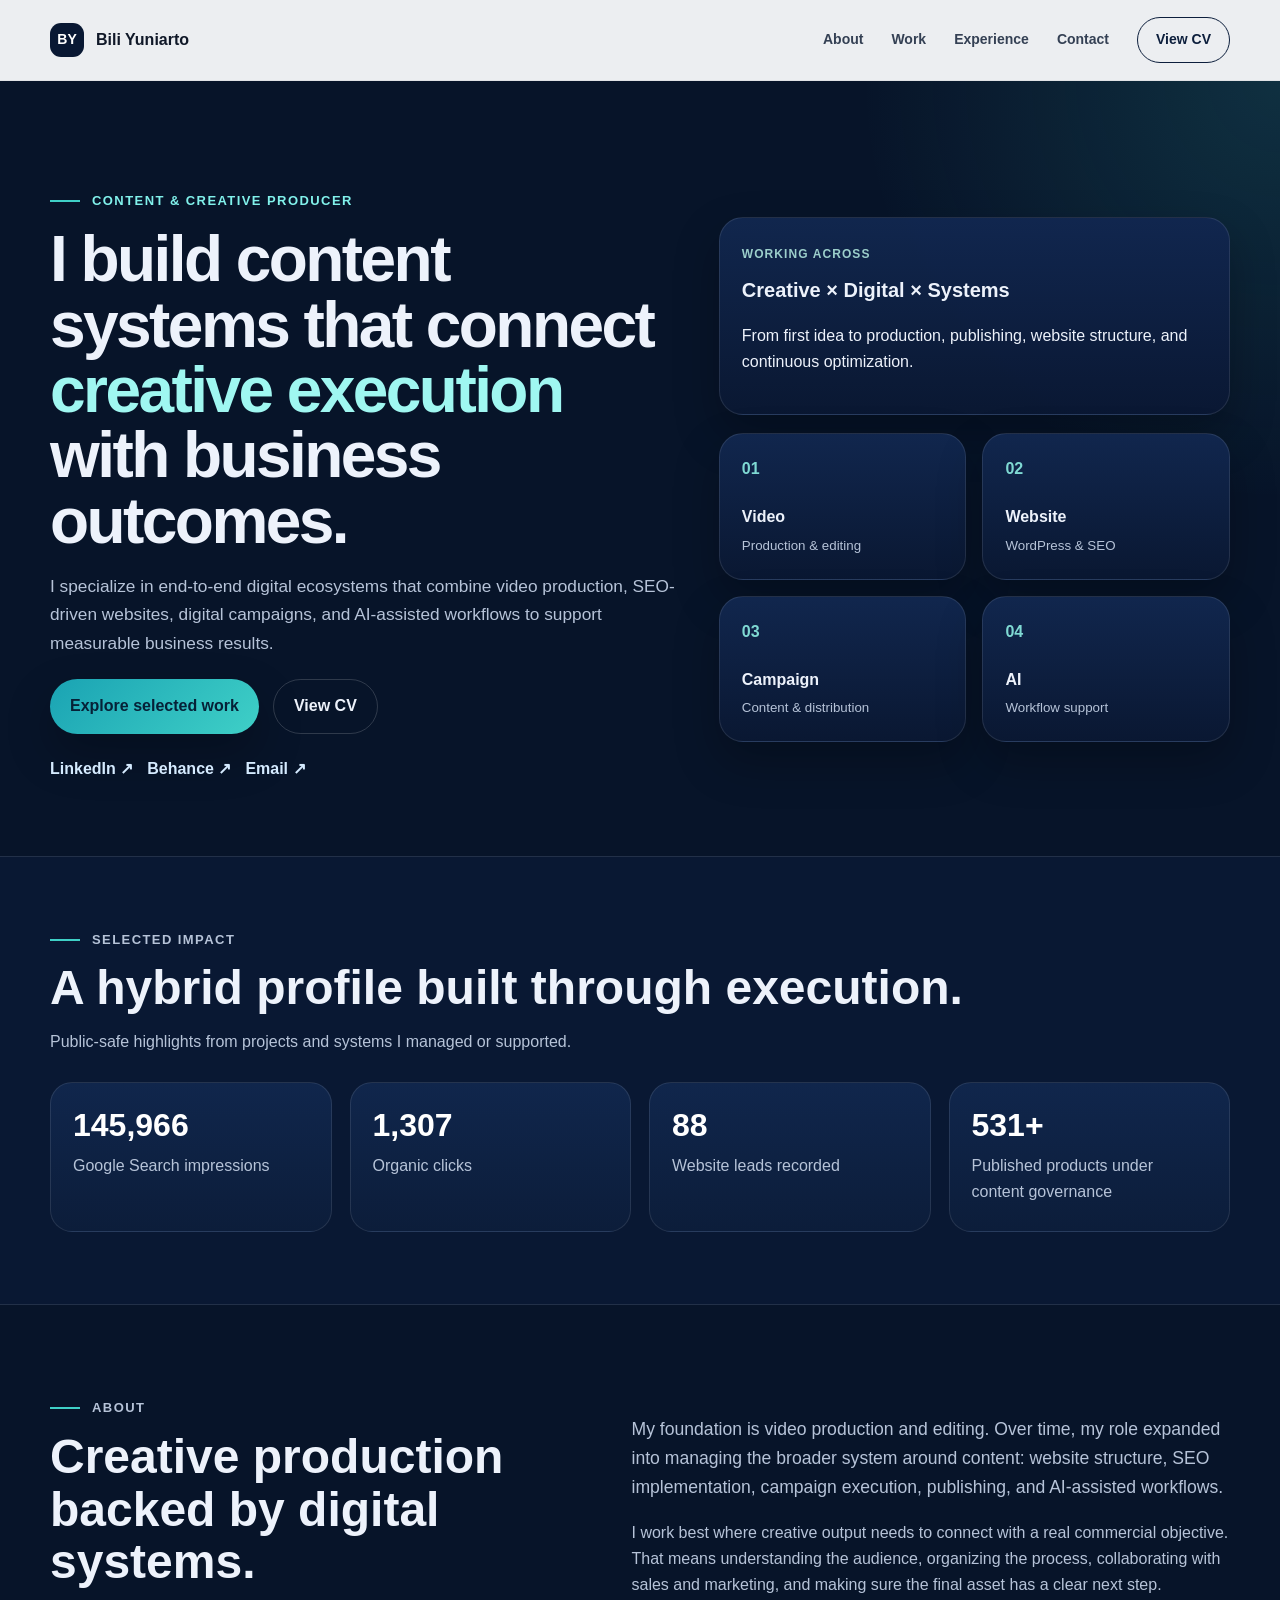
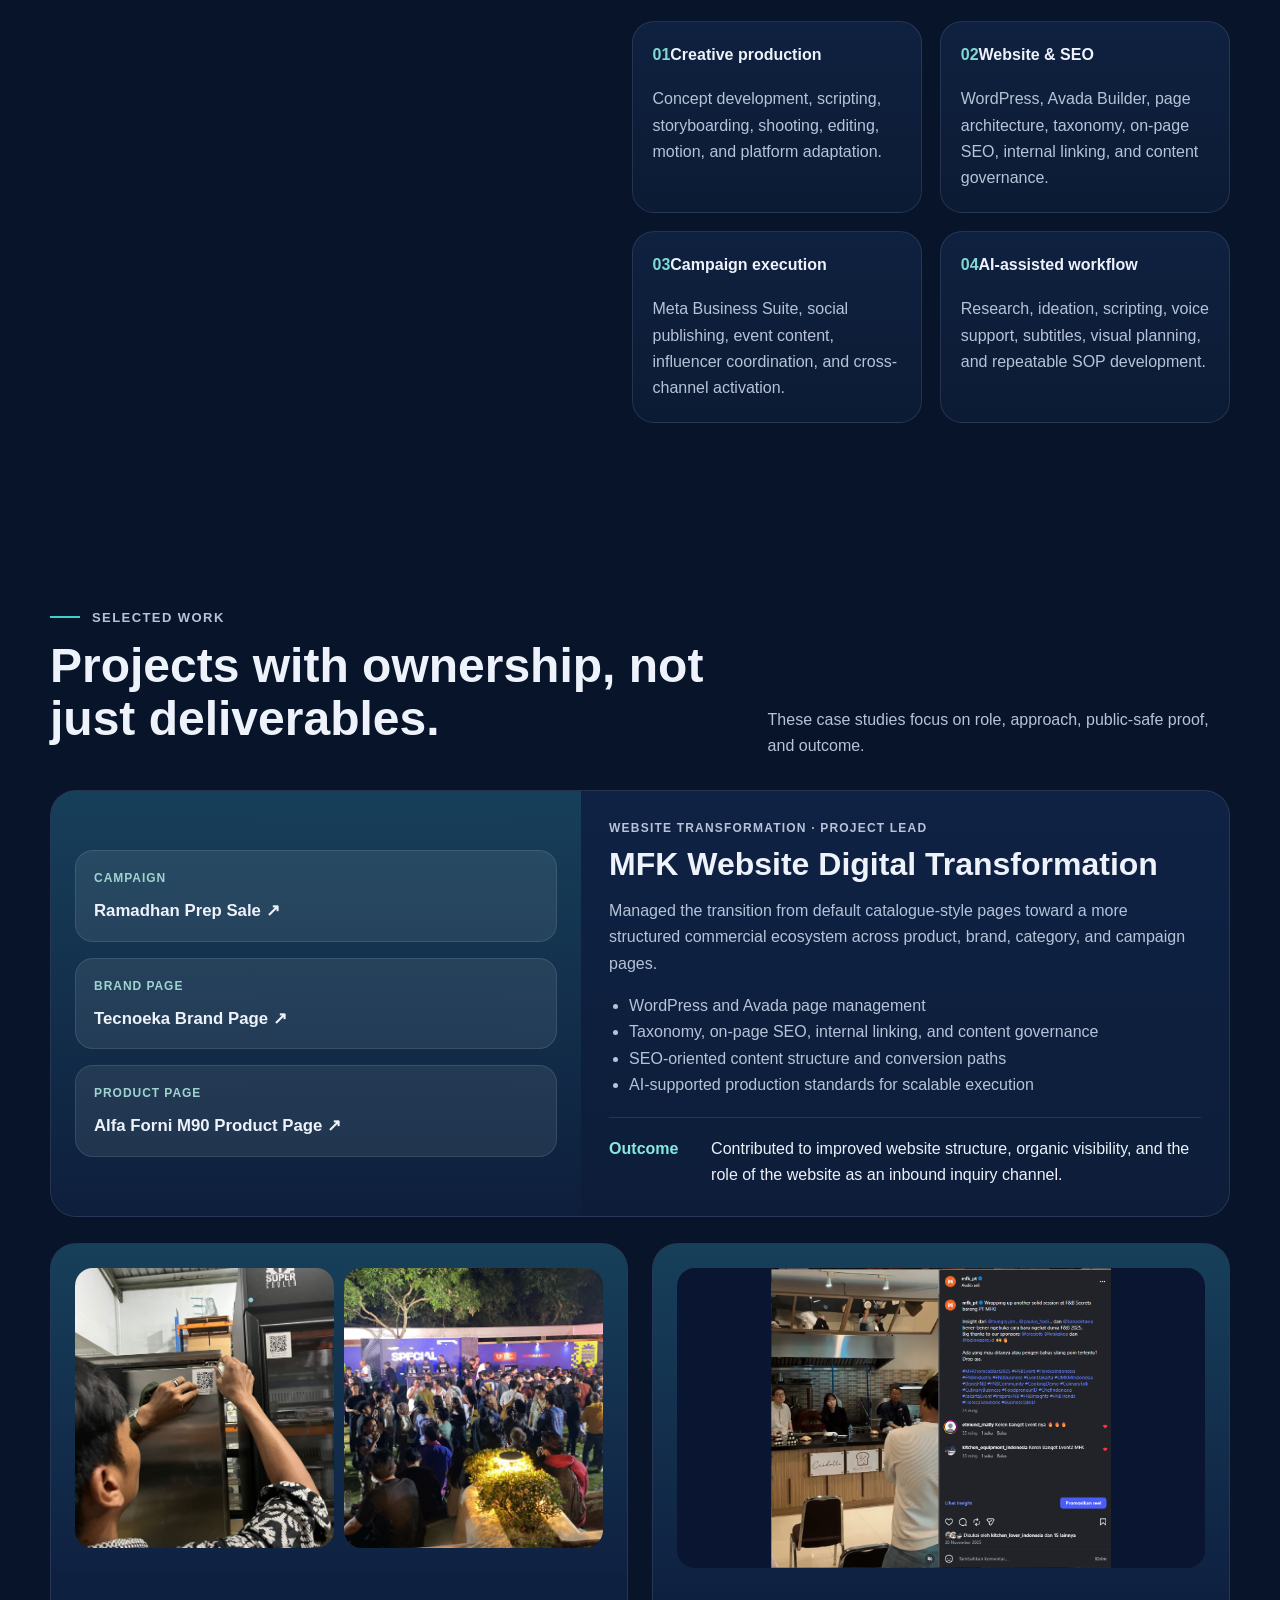
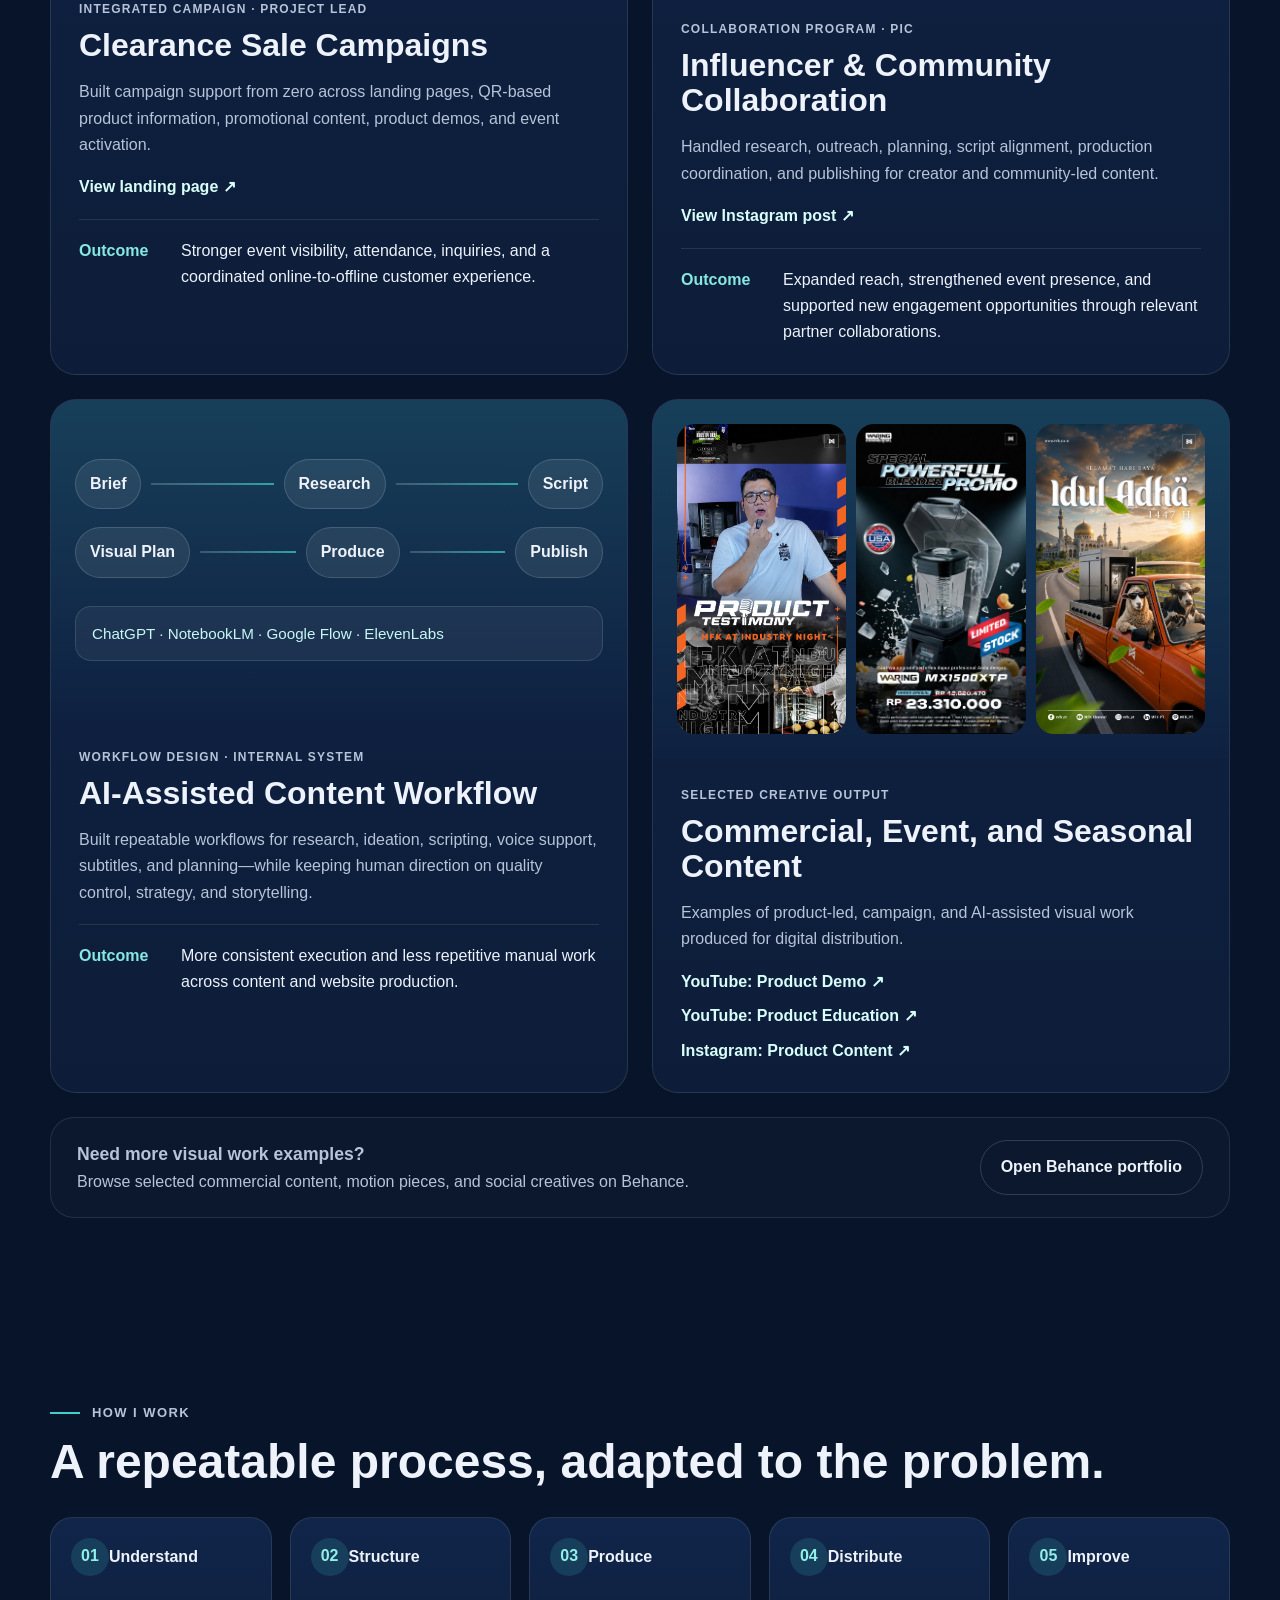
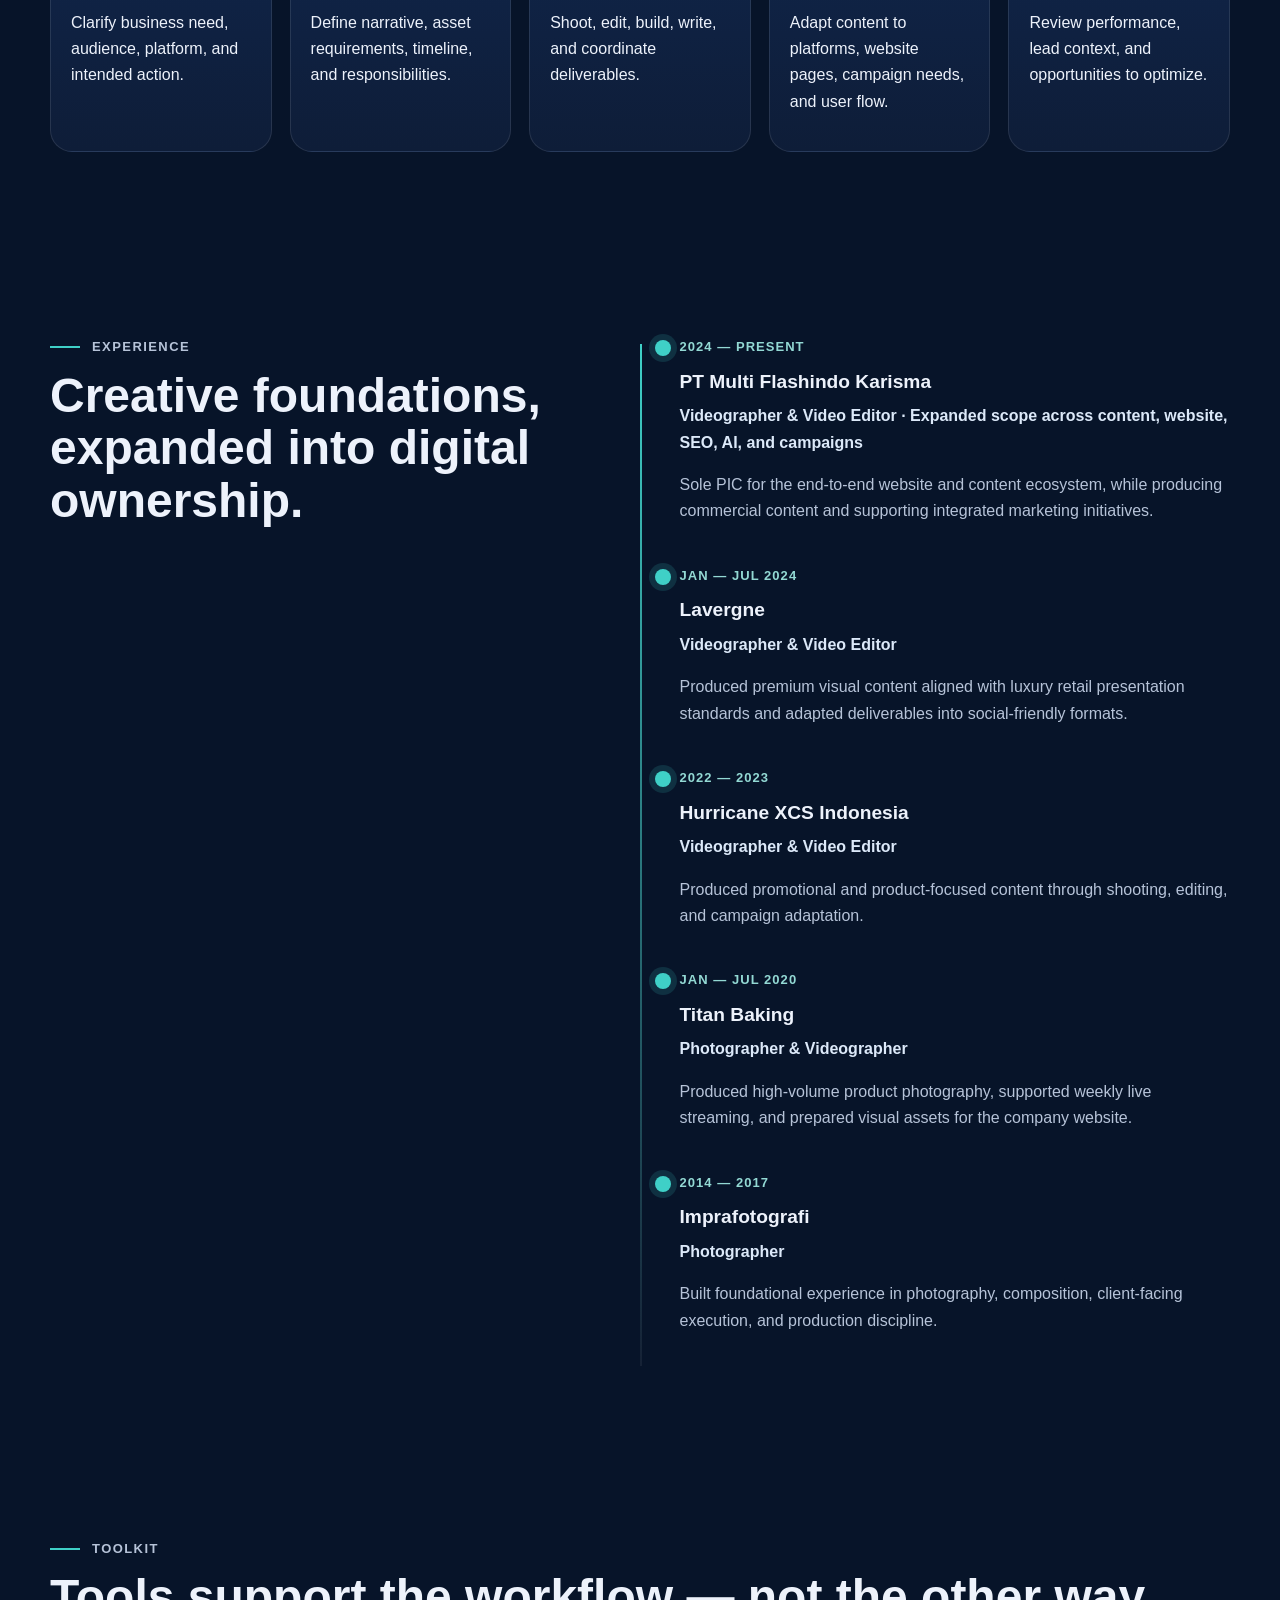
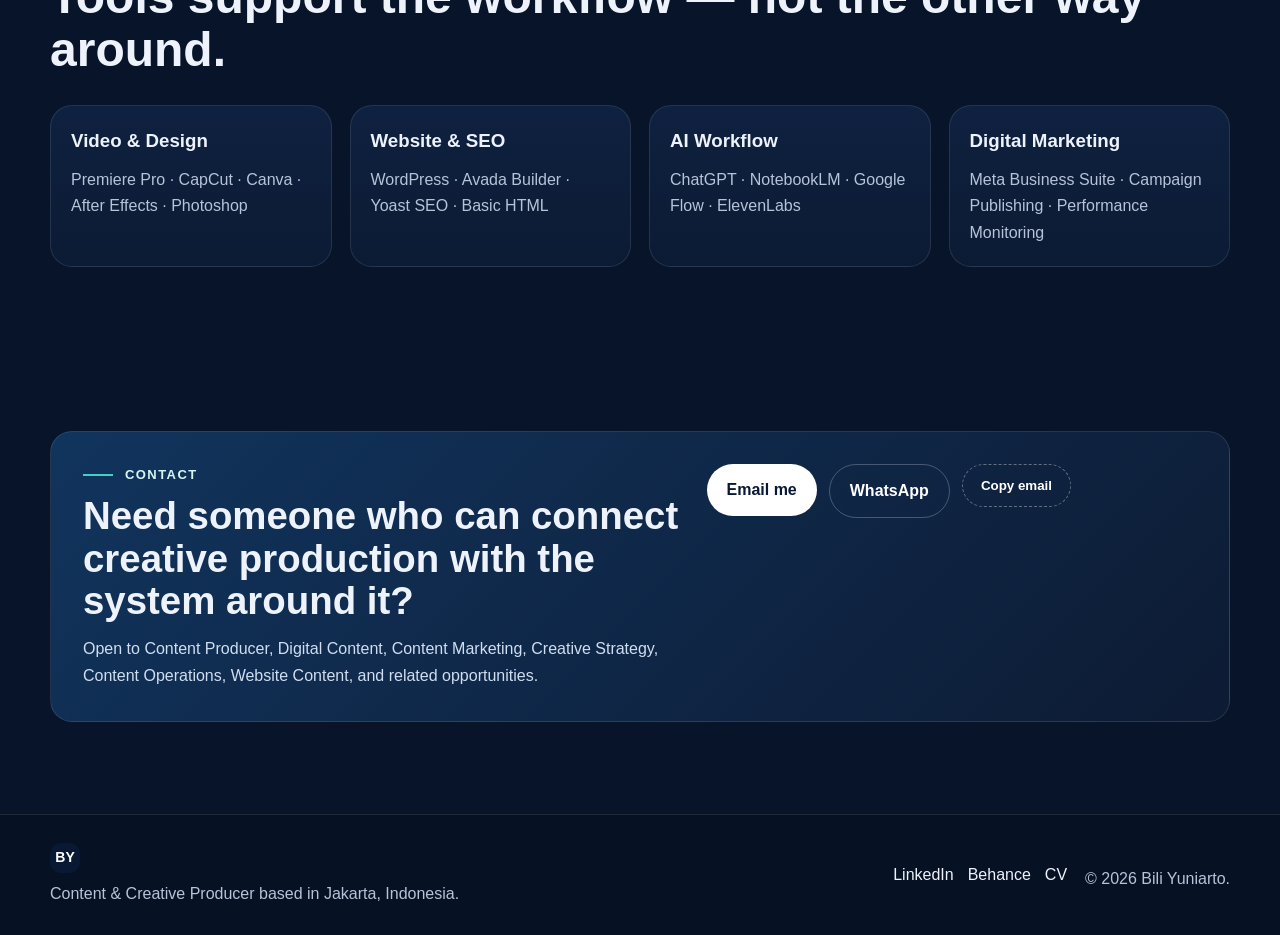
==== commit 2faf6966: "Update index.html" ====
--- a/index.html
+++ b/index.html
@@ -42,7 +42,7 @@
 </div>
 <div class="projects-grid two-up">
 <article class="project reveal"><div class="project-visual visual-ai2"><div class="flow-row"><span>Brief</span><i></i><span>Research</span><i></i><span>Script</span></div><div class="flow-row"><span>Visual Plan</span><i></i><span>Produce</span><i></i><span>Publish</span></div><div class="flow-tools">ChatGPT · NotebookLM · Google Flow · ElevenLabs</div></div><div class="project-content"><p class="project-type">Workflow Design · Internal System</p><h3>AI-Assisted Content Workflow</h3><p>Built repeatable workflows for research, ideation, scripting, voice support, subtitles, and planning—while keeping human direction on quality control, strategy, and storytelling.</p><div class="project-result"><strong>Outcome</strong><span>More consistent execution and less repetitive manual work across content and website production.</span></div></div></article>
-<article class="project reveal"><div class="project-gallery creative-grid"><img src="assets/industry-night-poster.jpg" alt="Industry night product testimony creative"><img src="assets/waring-promo.jpg" alt="Waring promotional creative"><img src="assets/idul-adha-ai.jpg" alt="Idul Adha AI-assisted creative"></div><div class="project-content"><p class="project-type">Selected Creative Output</p><h3>Commercial, Event, and Seasonal Content</h3><p>Examples of product-led, campaign, and AI-assisted visual work produced for digital distribution.</p><div class="project-links link-stack"><a class="text-link" href="https://www.youtube.com/watch?v=bHyMY9T2tXM" target="_blank" rel="noopener">YouTube: Product Demo ↗</a><a class="text-link" href="https://www.youtube.com/watch?v=lKlTiRGlXGI" target="_blank" rel="noopener">YouTube: Product Education ↗</a><a class="text-link" href="https://www.instagram.com/p/DbDW_zegYiW/" target="_blank" rel="noopener">Instagram: Product Content ↗</a></div></div></article>
+<article class="project reveal"><div class="project-gallery creative-grid"><img src="assets/industry-night-poster.jpg" alt="Industry night product testimony creative"><img src="assets/waring-promo.jpg" alt="Waring promotional creative"><img src="assets/idul-adha.jpg" alt="Idul Adha AI-assisted creative"></div><div class="project-content"><p class="project-type">Selected Creative Output</p><h3>Commercial, Event, and Seasonal Content</h3><p>Examples of product-led, campaign, and AI-assisted visual work produced for digital distribution.</p><div class="project-links link-stack"><a class="text-link" href="https://www.youtube.com/watch?v=bHyMY9T2tXM" target="_blank" rel="noopener">YouTube: Product Demo ↗</a><a class="text-link" href="https://www.youtube.com/watch?v=lKlTiRGlXGI" target="_blank" rel="noopener">YouTube: Product Education ↗</a><a class="text-link" href="https://www.instagram.com/p/DbDW_zegYiW/" target="_blank" rel="noopener">Instagram: Product Content ↗</a></div></div></article>
 </div>
 <div class="work-cta reveal"><div><p class="cta-title">Need more visual work examples?</p><p>Browse selected commercial content, motion pieces, and social creatives on Behance.</p></div><a class="button button-secondary" href="https://www.behance.net/biliyuniarto" target="_blank" rel="noopener">Open Behance portfolio</a></div></div></section>
 <section class="process section"><div class="container"><div class="section-heading reveal"><p class="eyebrow"><span></span>How I work</p><h2>A repeatable process, adapted to the problem.</h2></div><ol class="process-grid"><li class="reveal"><span>01</span><strong>Understand</strong><p>Clarify business need, audience, platform, and intended action.</p></li><li class="reveal"><span>02</span><strong>Structure</strong><p>Define narrative, asset requirements, timeline, and responsibilities.</p></li><li class="reveal"><span>03</span><strong>Produce</strong><p>Shoot, edit, build, write, and coordinate deliverables.</p></li><li class="reveal"><span>04</span><strong>Distribute</strong><p>Adapt content to platforms, website pages, campaign needs, and user flow.</p></li><li class="reveal"><span>05</span><strong>Improve</strong><p>Review performance, lead context, and opportunities to optimize.</p></li></ol></div></section>
@@ -52,4 +52,4 @@
 </main>
 <footer class="site-footer"><div class="container footer-grid"><div><span class="brand-mark small">BY</span><p>Content & Creative Producer based in Jakarta, Indonesia.</p></div><div class="footer-links"><a href="https://www.linkedin.com/in/bili-yuniarto/" target="_blank" rel="noopener">LinkedIn</a><a href="https://www.behance.net/biliyuniarto" target="_blank" rel="noopener">Behance</a><a href="assets/Bili-Yuniarto-CV.pdf" target="_blank" rel="noopener">CV</a></div><p class="copyright">© <span id="year"></span> Bili Yuniarto.</p></div></footer>
 <div class="toast" role="status" aria-live="polite">Email copied</div>
-<script src="script.js"></script></body></html>+<script src="script.js"></script></body></html>
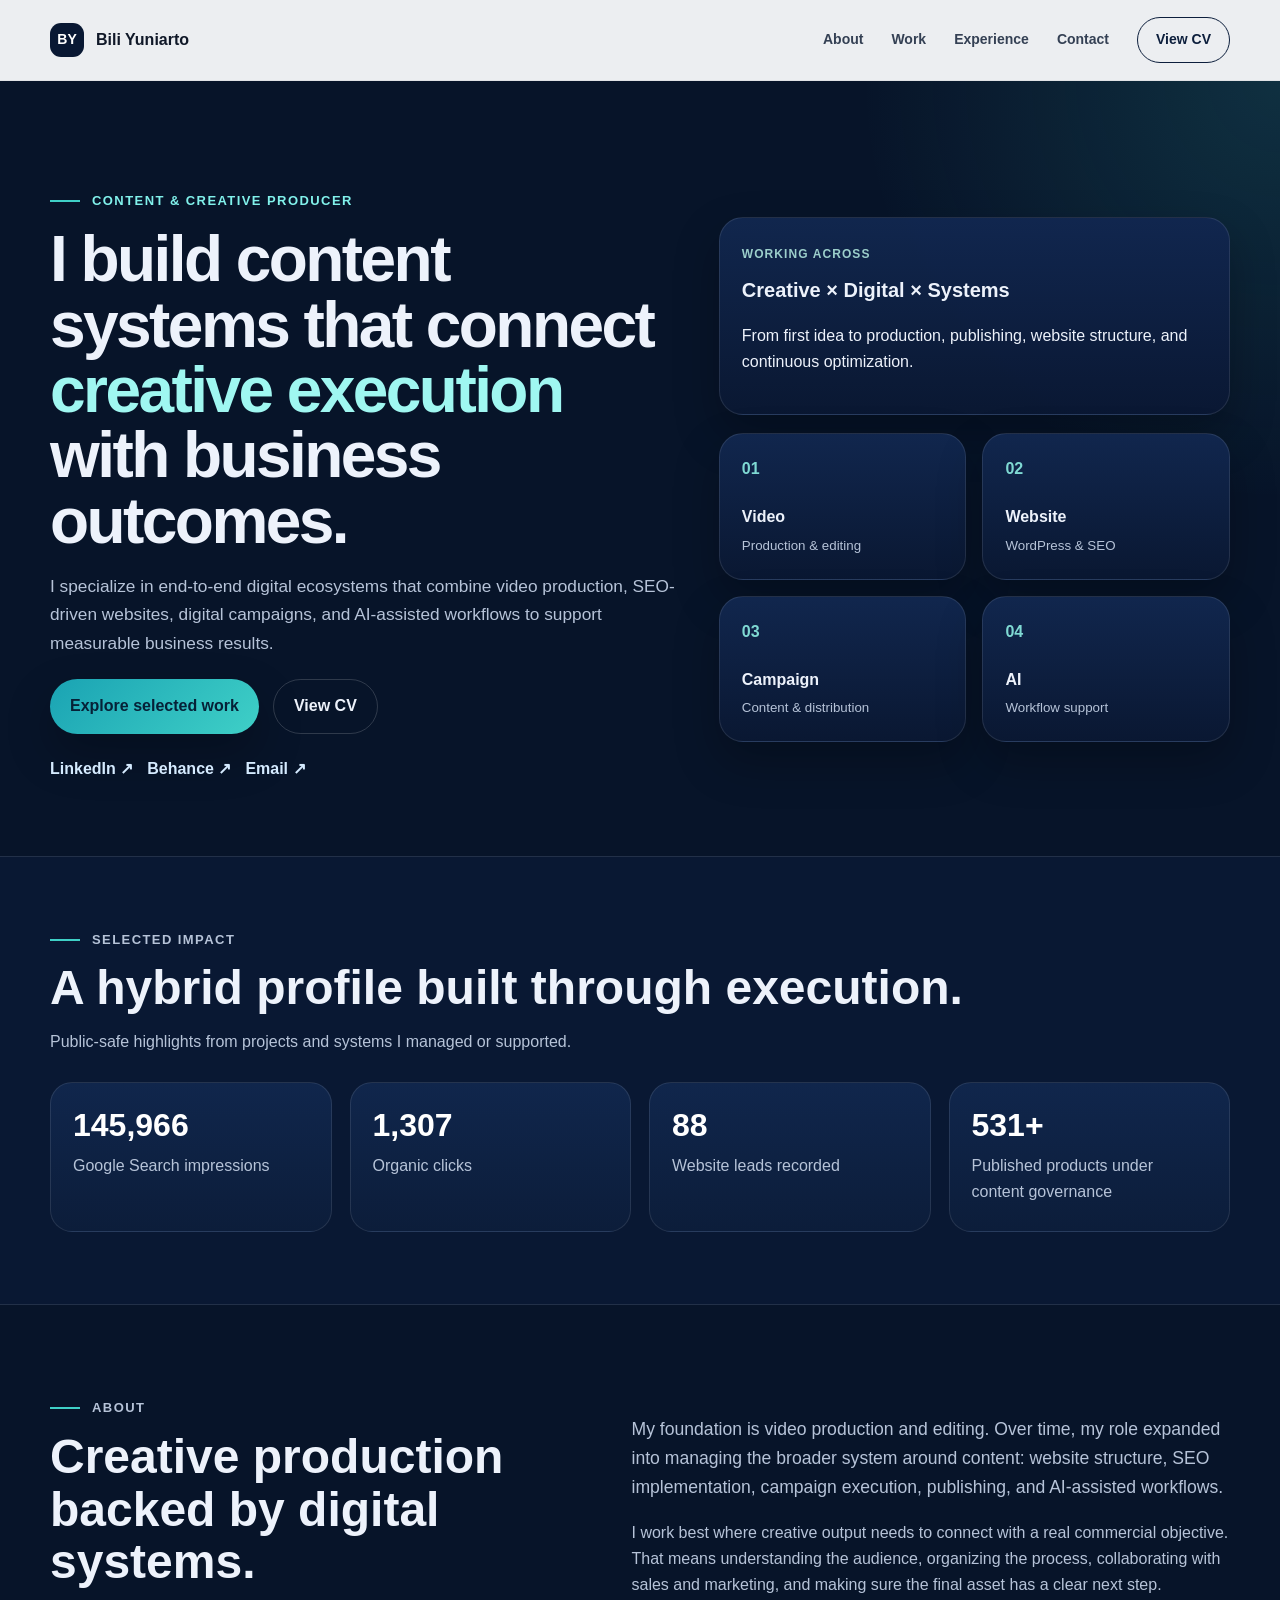
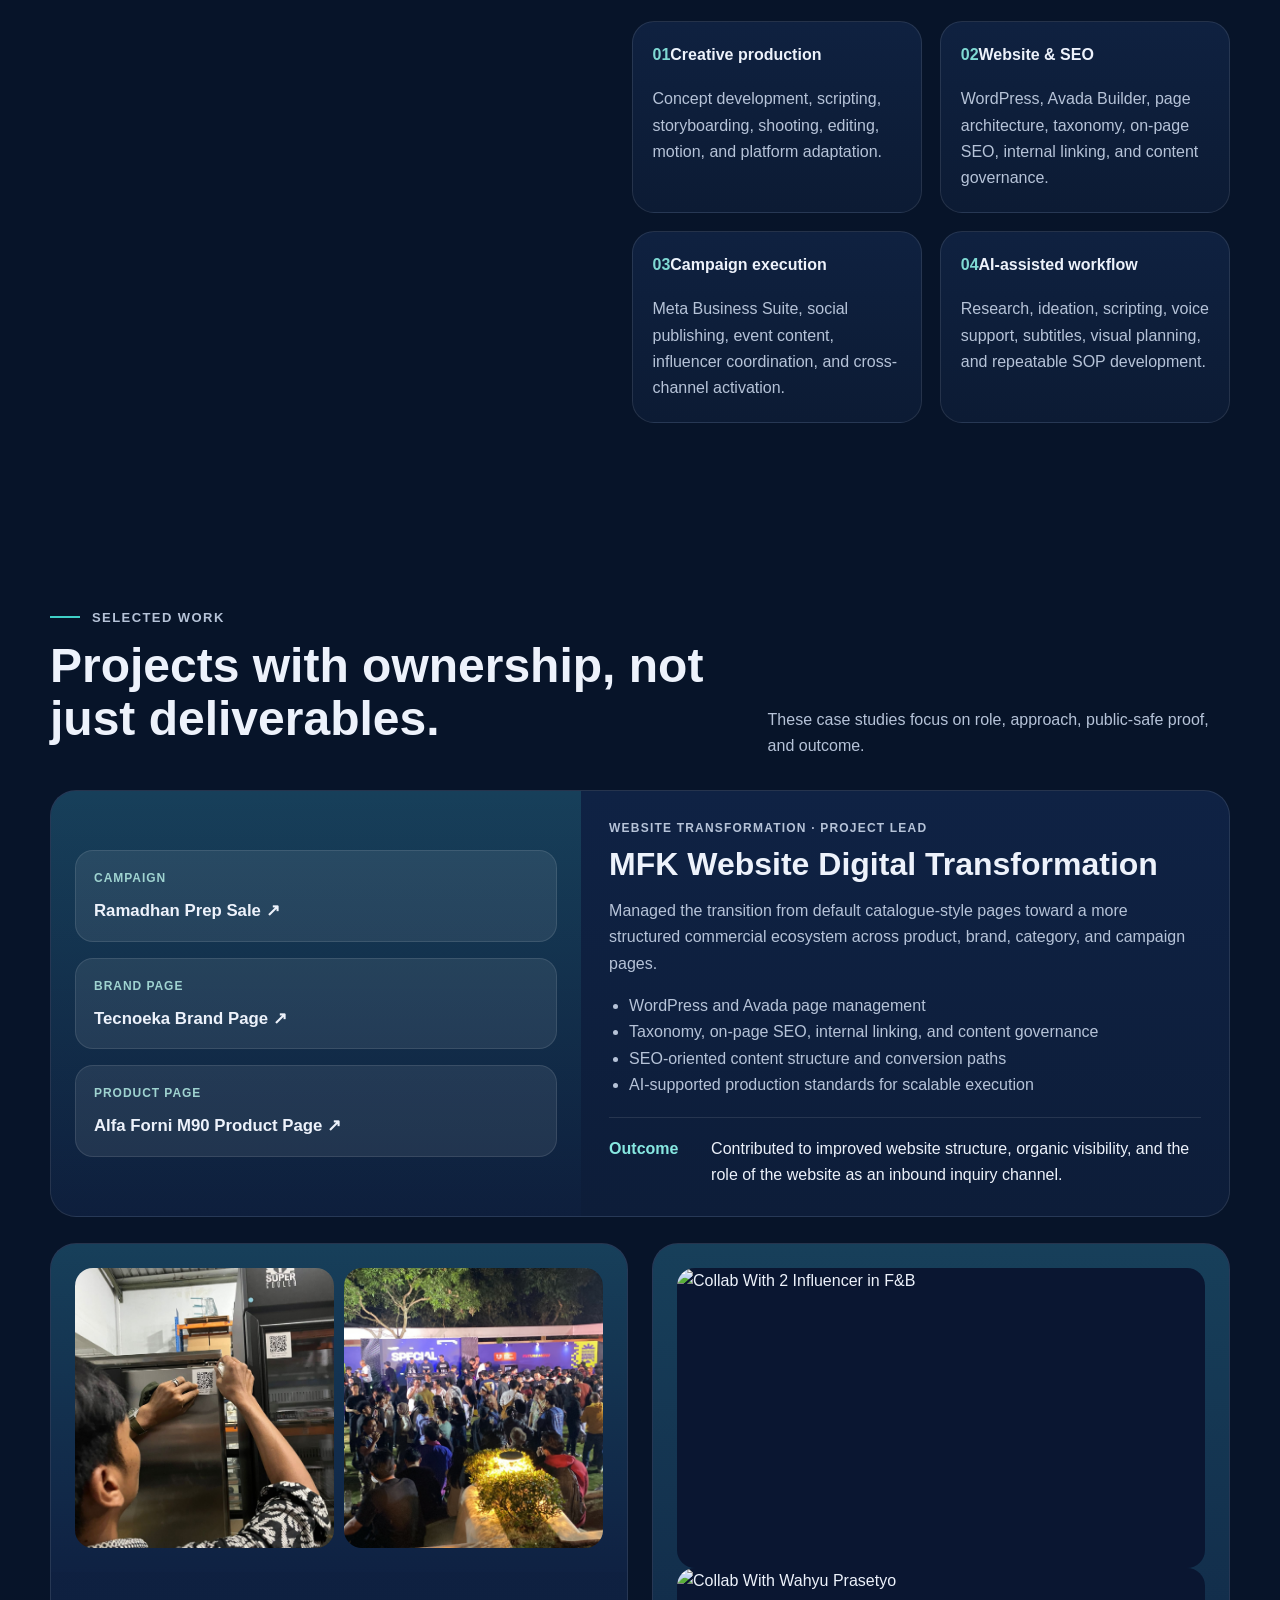
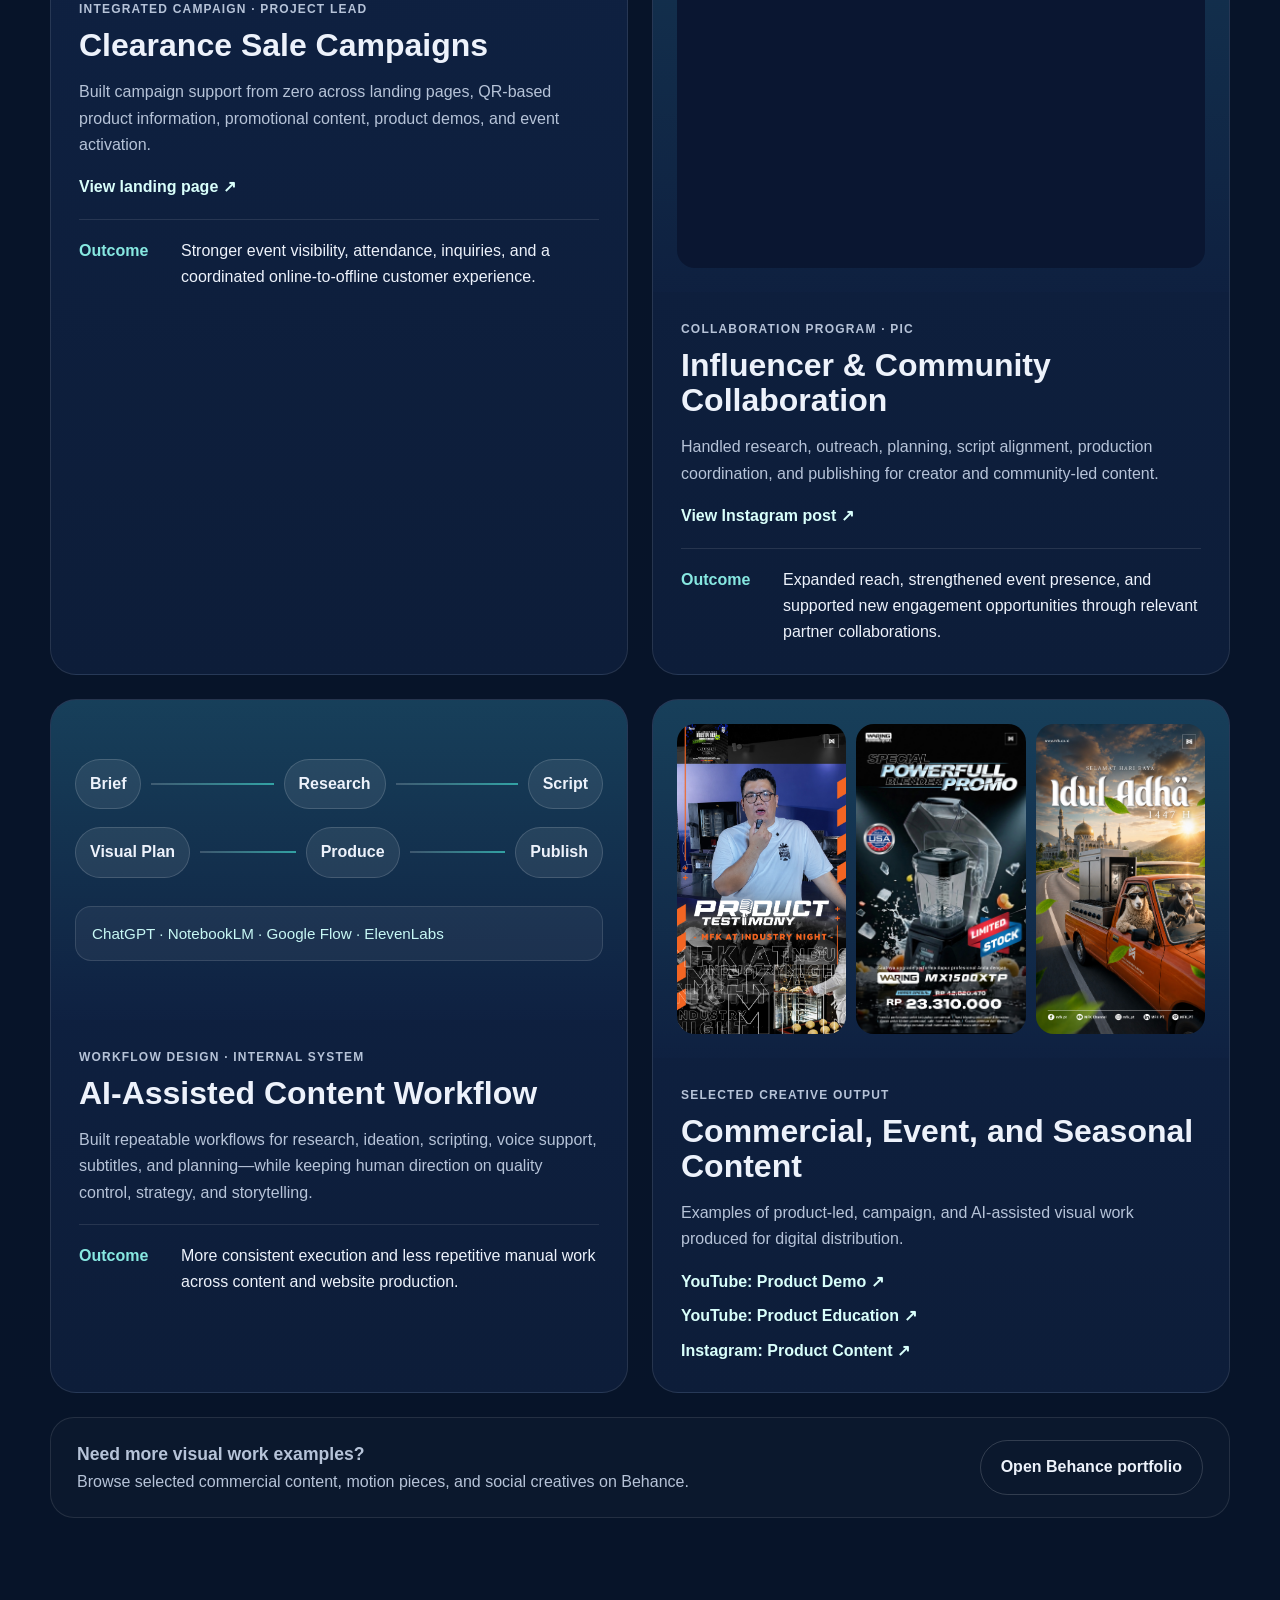
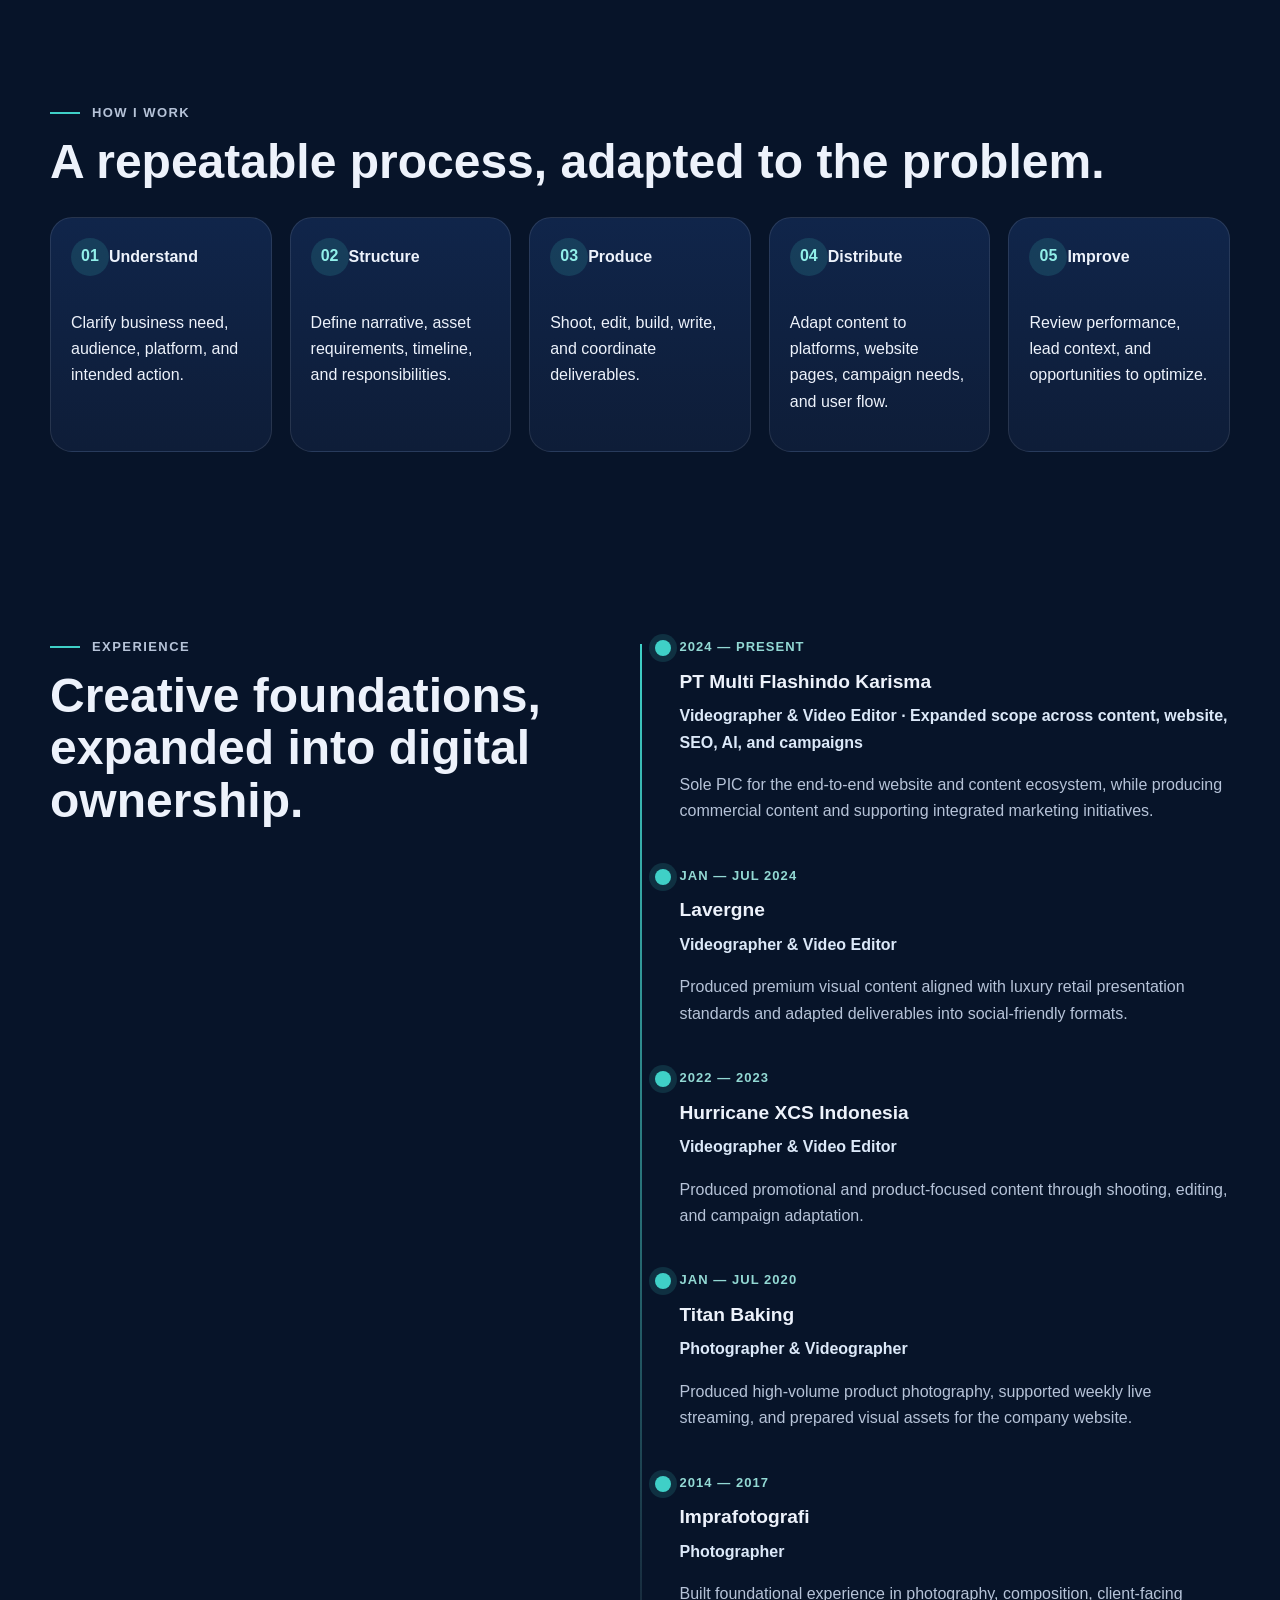
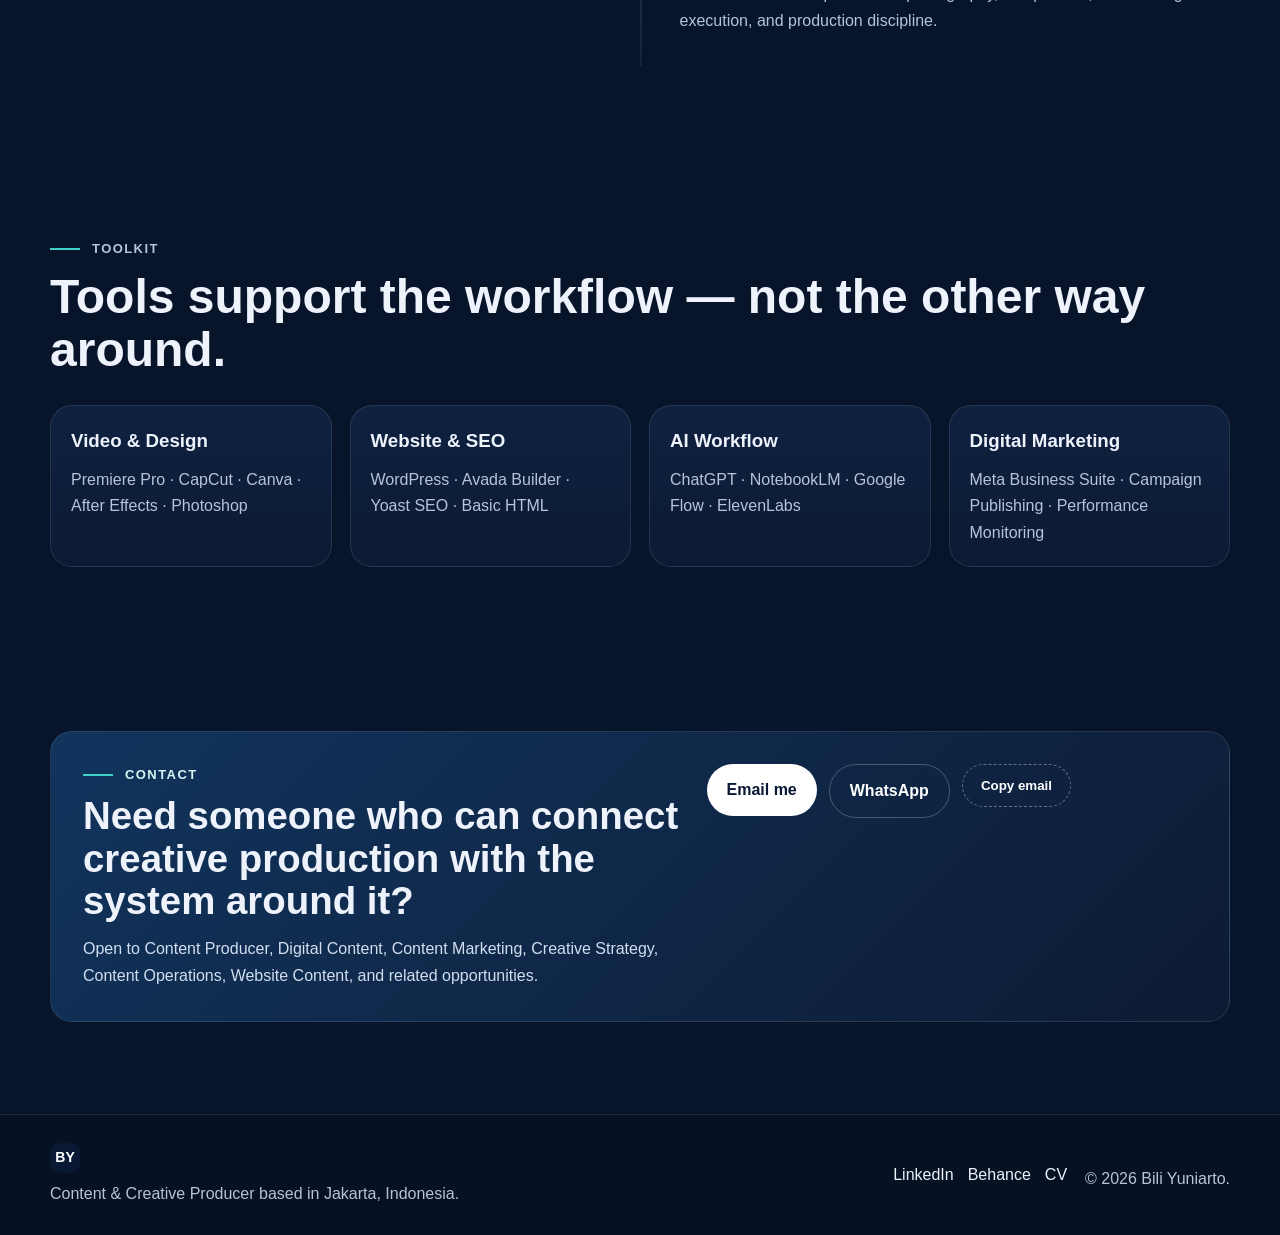
==== commit 85535e54: "Update index.html" ====
--- a/index.html
+++ b/index.html
@@ -38,7 +38,7 @@
 <div class="project project-featured reveal"><div class="project-gallery website-stack"><div class="stack-card"><span>Campaign</span><a href="https://mfk.co.id/ramadhansale/" target="_blank" rel="noopener">Ramadhan Prep Sale ↗</a></div><div class="stack-card"><span>Brand Page</span><a href="https://mfk.co.id/brand/tecnoeka/" target="_blank" rel="noopener">Tecnoeka Brand Page ↗</a></div><div class="stack-card"><span>Product Page</span><a href="https://mfk.co.id/product/alfa-forni-gas-pizza-oven-napoli-m90-black/" target="_blank" rel="noopener">Alfa Forni M90 Product Page ↗</a></div></div><div class="project-content"><p class="project-type">Website Transformation · Project Lead</p><h3>MFK Website Digital Transformation</h3><p>Managed the transition from default catalogue-style pages toward a more structured commercial ecosystem across product, brand, category, and campaign pages.</p><ul><li>WordPress and Avada page management</li><li>Taxonomy, on-page SEO, internal linking, and content governance</li><li>SEO-oriented content structure and conversion paths</li><li>AI-supported production standards for scalable execution</li></ul><div class="project-result"><strong>Outcome</strong><span>Contributed to improved website structure, organic visibility, and the role of the website as an inbound inquiry channel.</span></div></div></div>
 <div class="projects-grid two-up">
 <article class="project reveal"><div class="project-gallery two-shot"><img src="assets/qr-installation.jpg" alt="QR code installation on product display"><img src="assets/industry-night-crowd.jpg" alt="Event crowd during activation"></div><div class="project-content"><p class="project-type">Integrated Campaign · Project Lead</p><h3>Clearance Sale Campaigns</h3><p>Built campaign support from zero across landing pages, QR-based product information, promotional content, product demos, and event activation.</p><div class="project-links"><a class="text-link" href="https://mfk.co.id/ramadhansale/" target="_blank" rel="noopener">View landing page ↗</a></div><div class="project-result"><strong>Outcome</strong><span>Stronger event visibility, attendance, inquiries, and a coordinated online-to-offline customer experience.</span></div></div></article>
-<article class="project reveal"><div class="project-gallery single-shot"><img src="assets/fnb-secrets-post.png" alt="Instagram post showing F&B Secrets event content"></div><div class="project-content"><p class="project-type">Collaboration Program · PIC</p><h3>Influencer & Community Collaboration</h3><p>Handled research, outreach, planning, script alignment, production coordination, and publishing for creator and community-led content.</p><div class="project-links"><a class="text-link" href="https://www.instagram.com/p/DRR1KlIkly1/" target="_blank" rel="noopener">View Instagram post ↗</a></div><div class="project-result"><strong>Outcome</strong><span>Expanded reach, strengthened event presence, and supported new engagement opportunities through relevant partner collaborations.</span></div></div></article>
+<article class="project reveal"><div class="project-gallery single-shot"><img src="assets/community-collab.jpg" alt="Collab With 2 Influencer in F&B"><img src="assets/creator-collab.png" alt="Collab With Wahyu Prasetyo"></div><div class="project-content"><p class="project-type">Collaboration Program · PIC</p><h3>Influencer & Community Collaboration</h3><p>Handled research, outreach, planning, script alignment, production coordination, and publishing for creator and community-led content.</p><div class="project-links"><a class="text-link" href="https://www.instagram.com/p/DRR1KlIkly1/" target="_blank" rel="noopener">View Instagram post ↗</a></div><div class="project-result"><strong>Outcome</strong><span>Expanded reach, strengthened event presence, and supported new engagement opportunities through relevant partner collaborations.</span></div></div></article>
 </div>
 <div class="projects-grid two-up">
 <article class="project reveal"><div class="project-visual visual-ai2"><div class="flow-row"><span>Brief</span><i></i><span>Research</span><i></i><span>Script</span></div><div class="flow-row"><span>Visual Plan</span><i></i><span>Produce</span><i></i><span>Publish</span></div><div class="flow-tools">ChatGPT · NotebookLM · Google Flow · ElevenLabs</div></div><div class="project-content"><p class="project-type">Workflow Design · Internal System</p><h3>AI-Assisted Content Workflow</h3><p>Built repeatable workflows for research, ideation, scripting, voice support, subtitles, and planning—while keeping human direction on quality control, strategy, and storytelling.</p><div class="project-result"><strong>Outcome</strong><span>More consistent execution and less repetitive manual work across content and website production.</span></div></div></article>
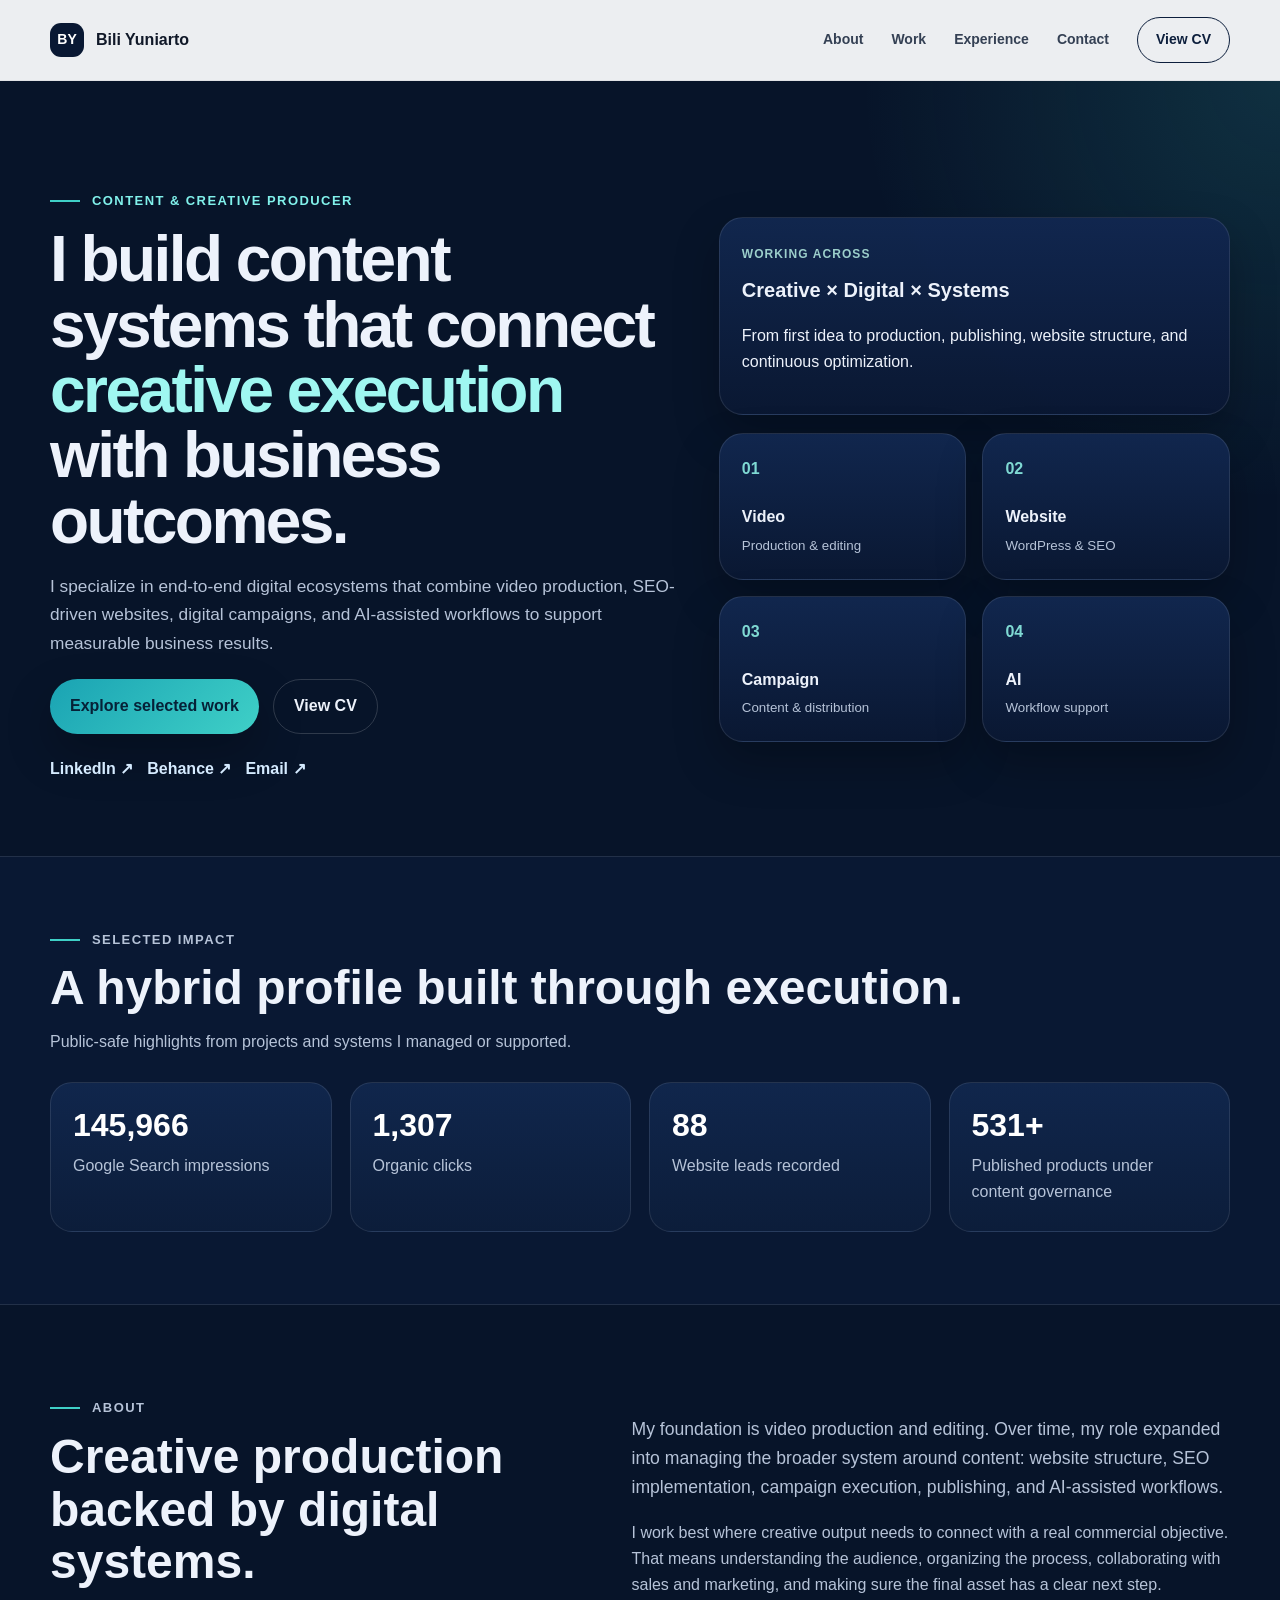
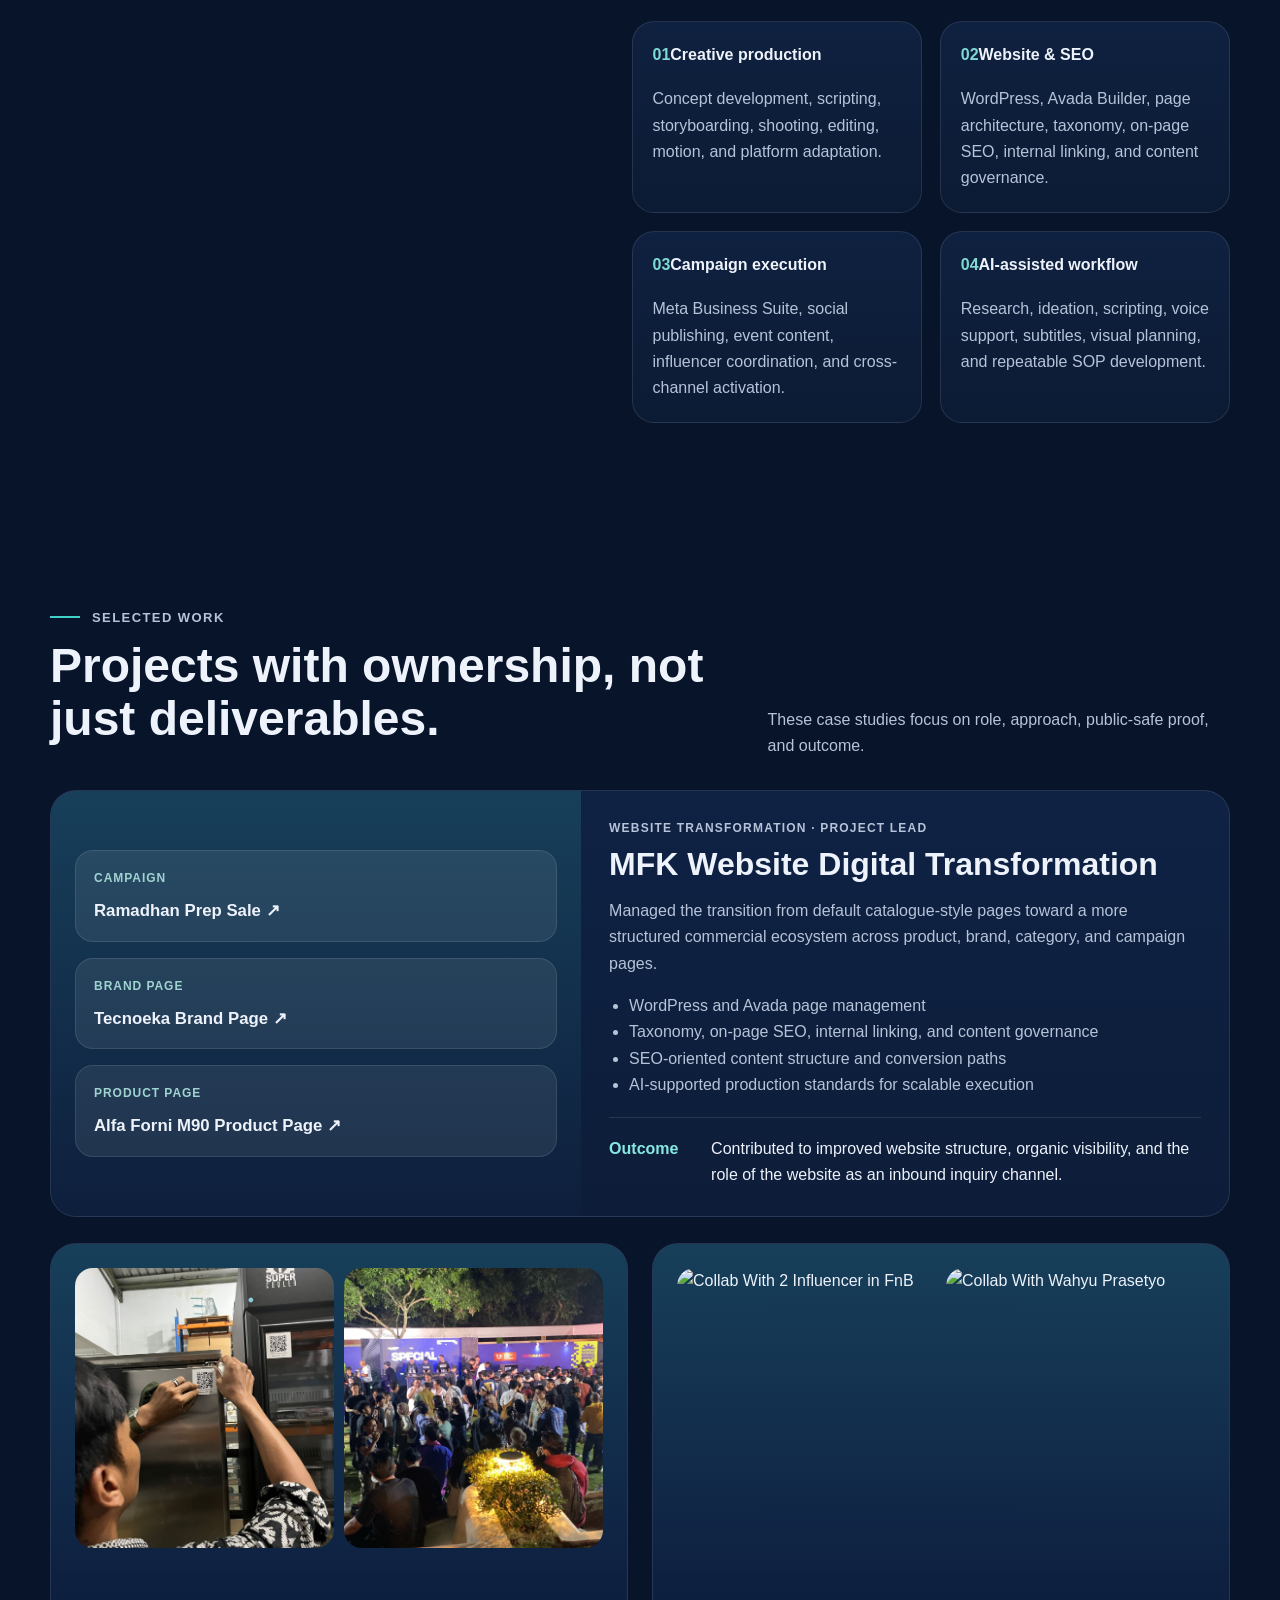
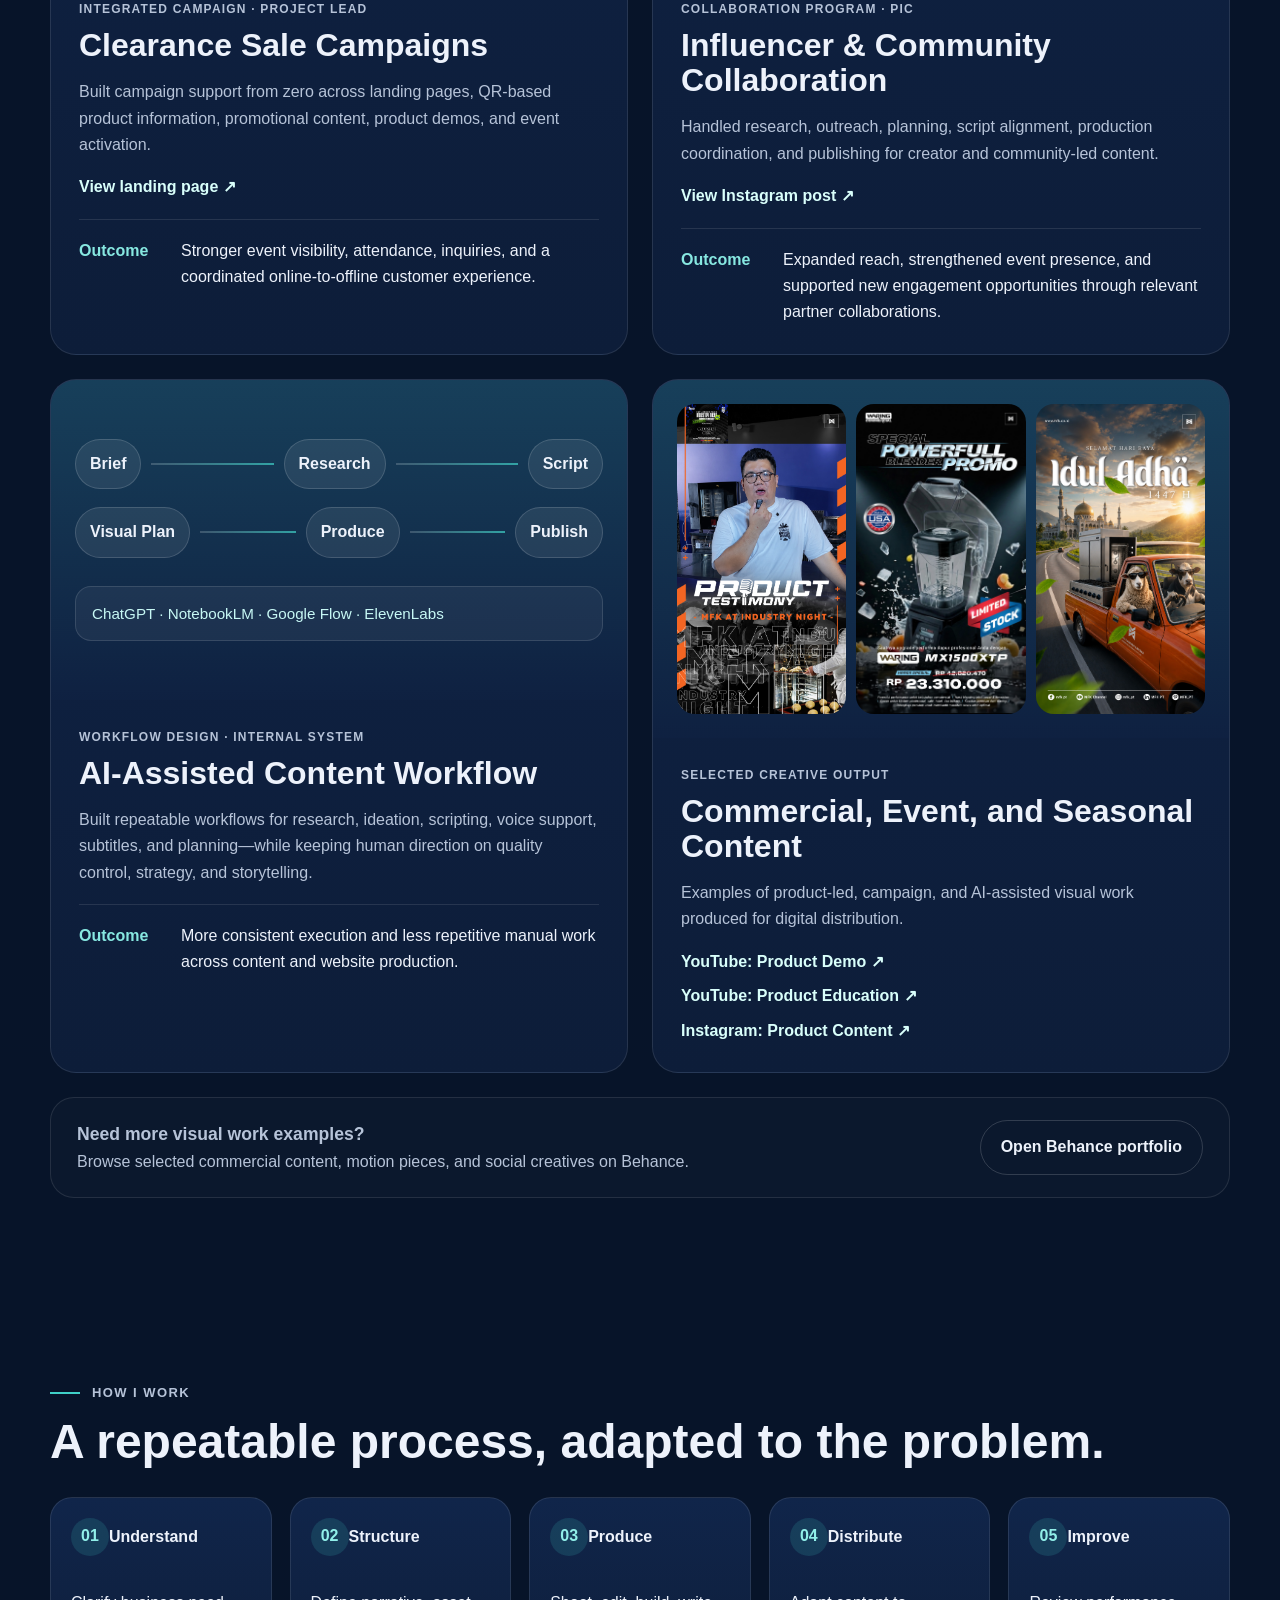
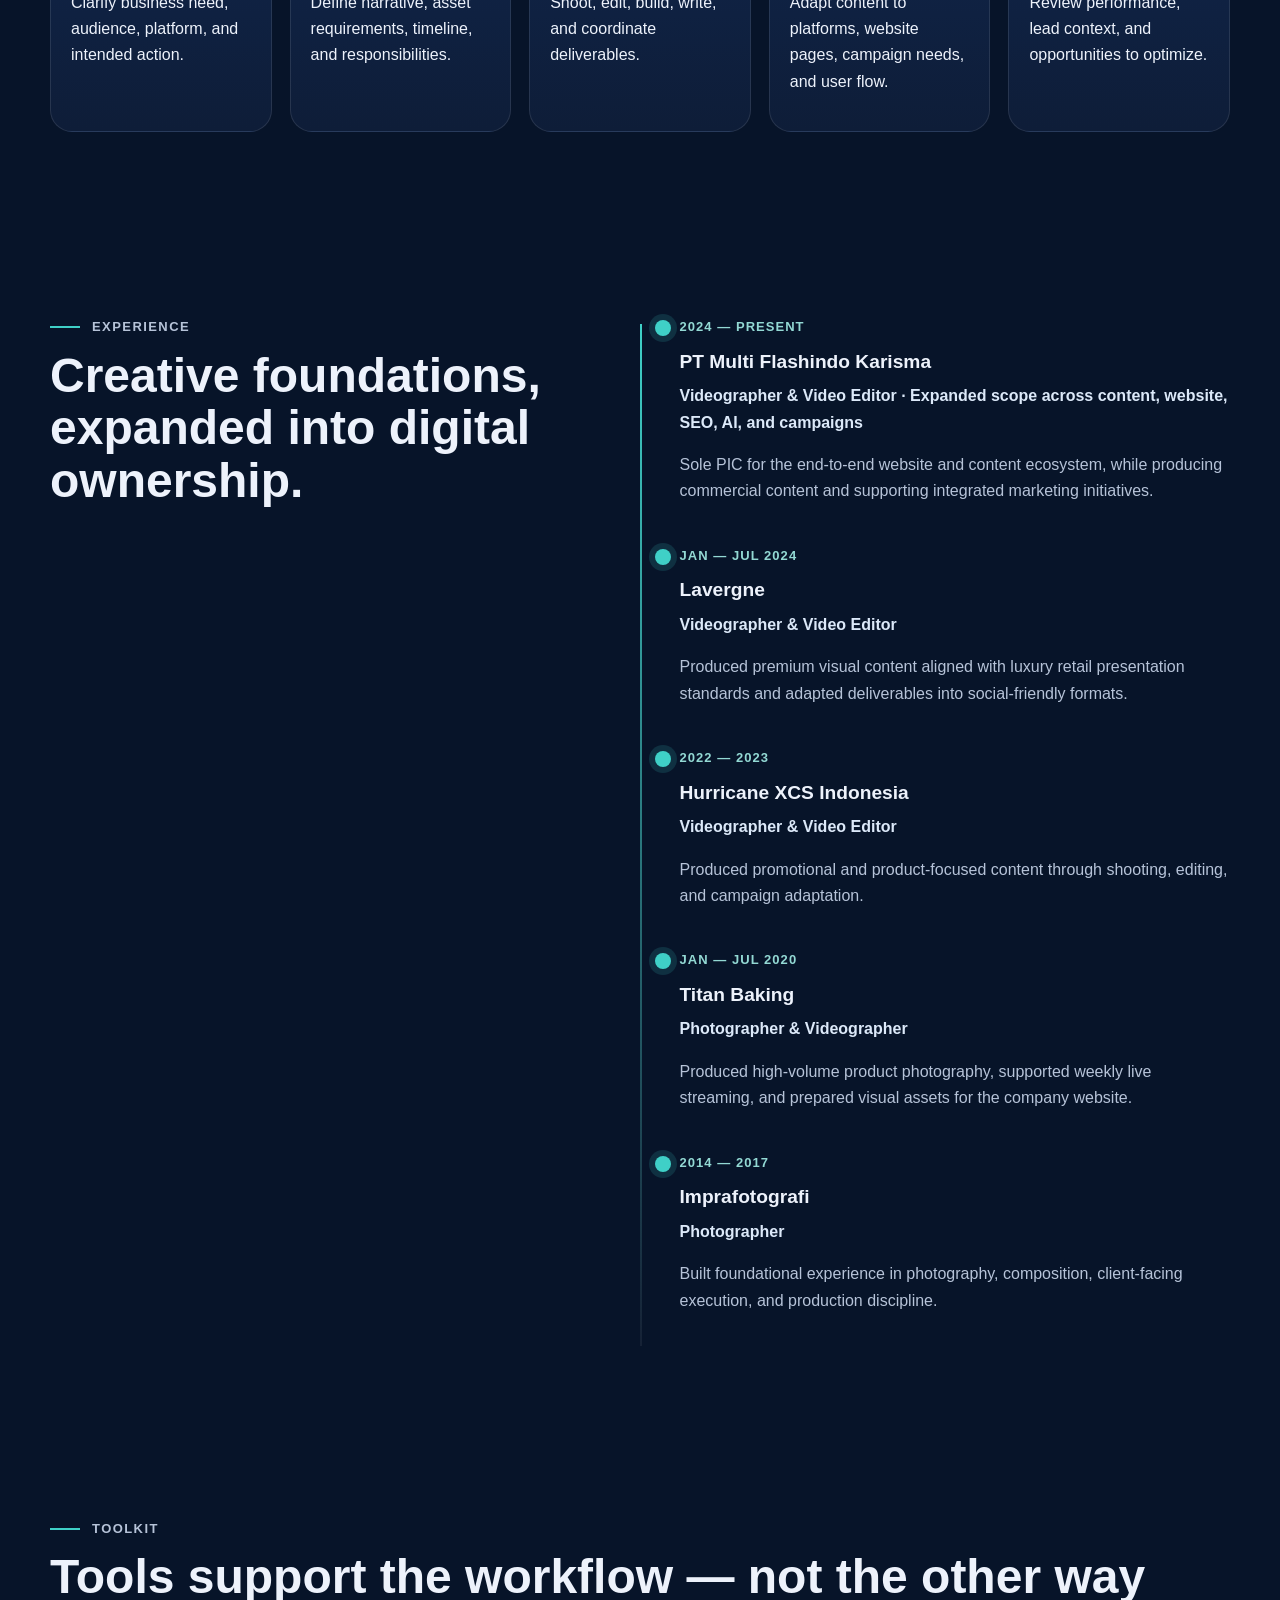
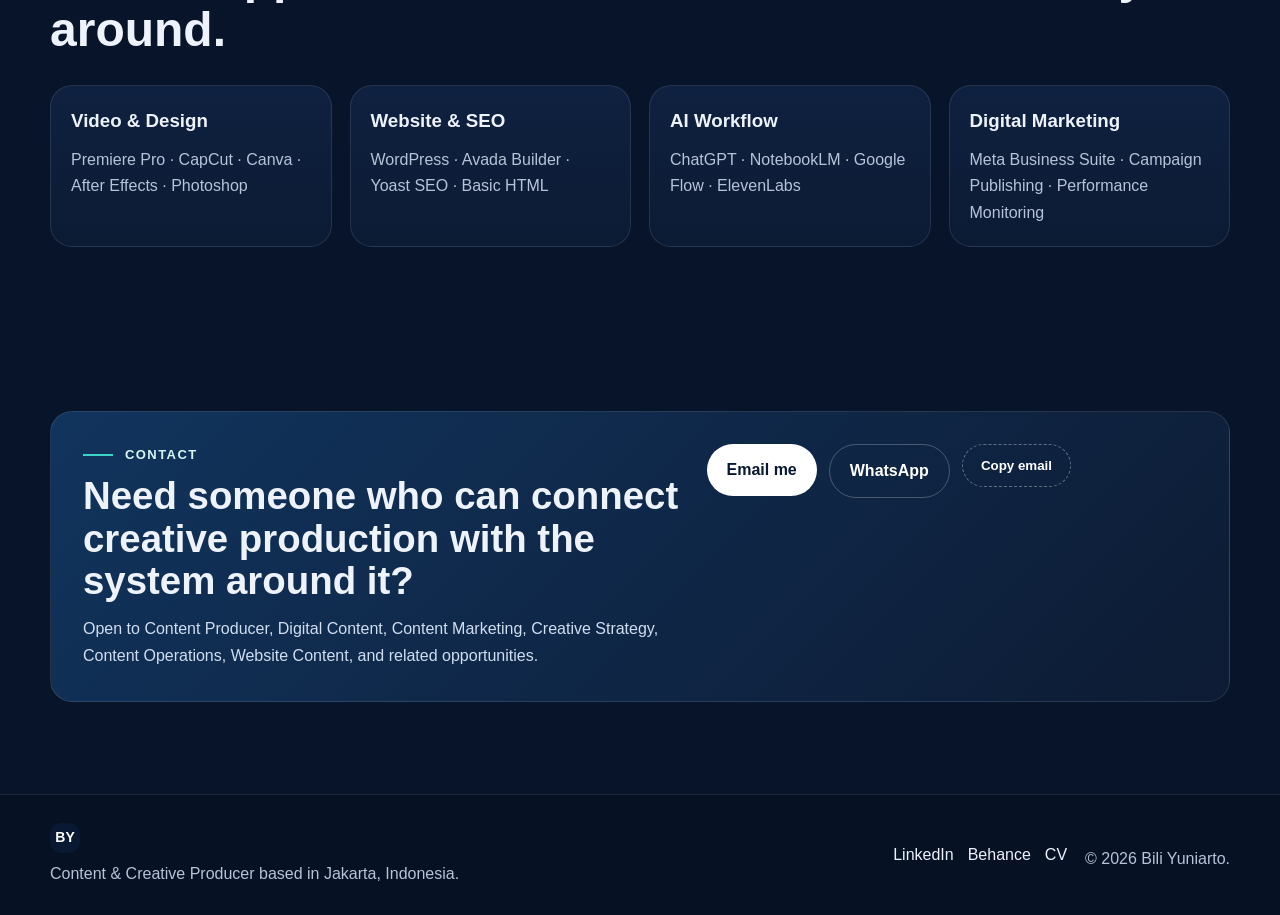
==== commit bb84ce1a: "Update index.html" ====
--- a/index.html
+++ b/index.html
@@ -38,7 +38,7 @@
 <div class="project project-featured reveal"><div class="project-gallery website-stack"><div class="stack-card"><span>Campaign</span><a href="https://mfk.co.id/ramadhansale/" target="_blank" rel="noopener">Ramadhan Prep Sale ↗</a></div><div class="stack-card"><span>Brand Page</span><a href="https://mfk.co.id/brand/tecnoeka/" target="_blank" rel="noopener">Tecnoeka Brand Page ↗</a></div><div class="stack-card"><span>Product Page</span><a href="https://mfk.co.id/product/alfa-forni-gas-pizza-oven-napoli-m90-black/" target="_blank" rel="noopener">Alfa Forni M90 Product Page ↗</a></div></div><div class="project-content"><p class="project-type">Website Transformation · Project Lead</p><h3>MFK Website Digital Transformation</h3><p>Managed the transition from default catalogue-style pages toward a more structured commercial ecosystem across product, brand, category, and campaign pages.</p><ul><li>WordPress and Avada page management</li><li>Taxonomy, on-page SEO, internal linking, and content governance</li><li>SEO-oriented content structure and conversion paths</li><li>AI-supported production standards for scalable execution</li></ul><div class="project-result"><strong>Outcome</strong><span>Contributed to improved website structure, organic visibility, and the role of the website as an inbound inquiry channel.</span></div></div></div>
 <div class="projects-grid two-up">
 <article class="project reveal"><div class="project-gallery two-shot"><img src="assets/qr-installation.jpg" alt="QR code installation on product display"><img src="assets/industry-night-crowd.jpg" alt="Event crowd during activation"></div><div class="project-content"><p class="project-type">Integrated Campaign · Project Lead</p><h3>Clearance Sale Campaigns</h3><p>Built campaign support from zero across landing pages, QR-based product information, promotional content, product demos, and event activation.</p><div class="project-links"><a class="text-link" href="https://mfk.co.id/ramadhansale/" target="_blank" rel="noopener">View landing page ↗</a></div><div class="project-result"><strong>Outcome</strong><span>Stronger event visibility, attendance, inquiries, and a coordinated online-to-offline customer experience.</span></div></div></article>
-<article class="project reveal"><div class="project-gallery single-shot"><img src="assets/community-collab.jpg" alt="Collab With 2 Influencer in F&B"><img src="assets/creator-collab.png" alt="Collab With Wahyu Prasetyo"></div><div class="project-content"><p class="project-type">Collaboration Program · PIC</p><h3>Influencer & Community Collaboration</h3><p>Handled research, outreach, planning, script alignment, production coordination, and publishing for creator and community-led content.</p><div class="project-links"><a class="text-link" href="https://www.instagram.com/p/DRR1KlIkly1/" target="_blank" rel="noopener">View Instagram post ↗</a></div><div class="project-result"><strong>Outcome</strong><span>Expanded reach, strengthened event presence, and supported new engagement opportunities through relevant partner collaborations.</span></div></div></article>
+<article class="project reveal"><div class="project-gallery two-shot"><img src="assets/community-collab.jpg" alt="Collab With 2 Influencer in FnB"><img src="assets/creator-collab.png" alt="Collab With Wahyu Prasetyo"></div><div class="project-content"><p class="project-type">Collaboration Program · PIC</p><h3>Influencer & Community Collaboration</h3><p>Handled research, outreach, planning, script alignment, production coordination, and publishing for creator and community-led content.</p><div class="project-links"><a class="text-link" href="https://www.instagram.com/p/DRR1KlIkly1/" target="_blank" rel="noopener">View Instagram post ↗</a></div><div class="project-result"><strong>Outcome</strong><span>Expanded reach, strengthened event presence, and supported new engagement opportunities through relevant partner collaborations.</span></div></div></article>
 </div>
 <div class="projects-grid two-up">
 <article class="project reveal"><div class="project-visual visual-ai2"><div class="flow-row"><span>Brief</span><i></i><span>Research</span><i></i><span>Script</span></div><div class="flow-row"><span>Visual Plan</span><i></i><span>Produce</span><i></i><span>Publish</span></div><div class="flow-tools">ChatGPT · NotebookLM · Google Flow · ElevenLabs</div></div><div class="project-content"><p class="project-type">Workflow Design · Internal System</p><h3>AI-Assisted Content Workflow</h3><p>Built repeatable workflows for research, ideation, scripting, voice support, subtitles, and planning—while keeping human direction on quality control, strategy, and storytelling.</p><div class="project-result"><strong>Outcome</strong><span>More consistent execution and less repetitive manual work across content and website production.</span></div></div></article>
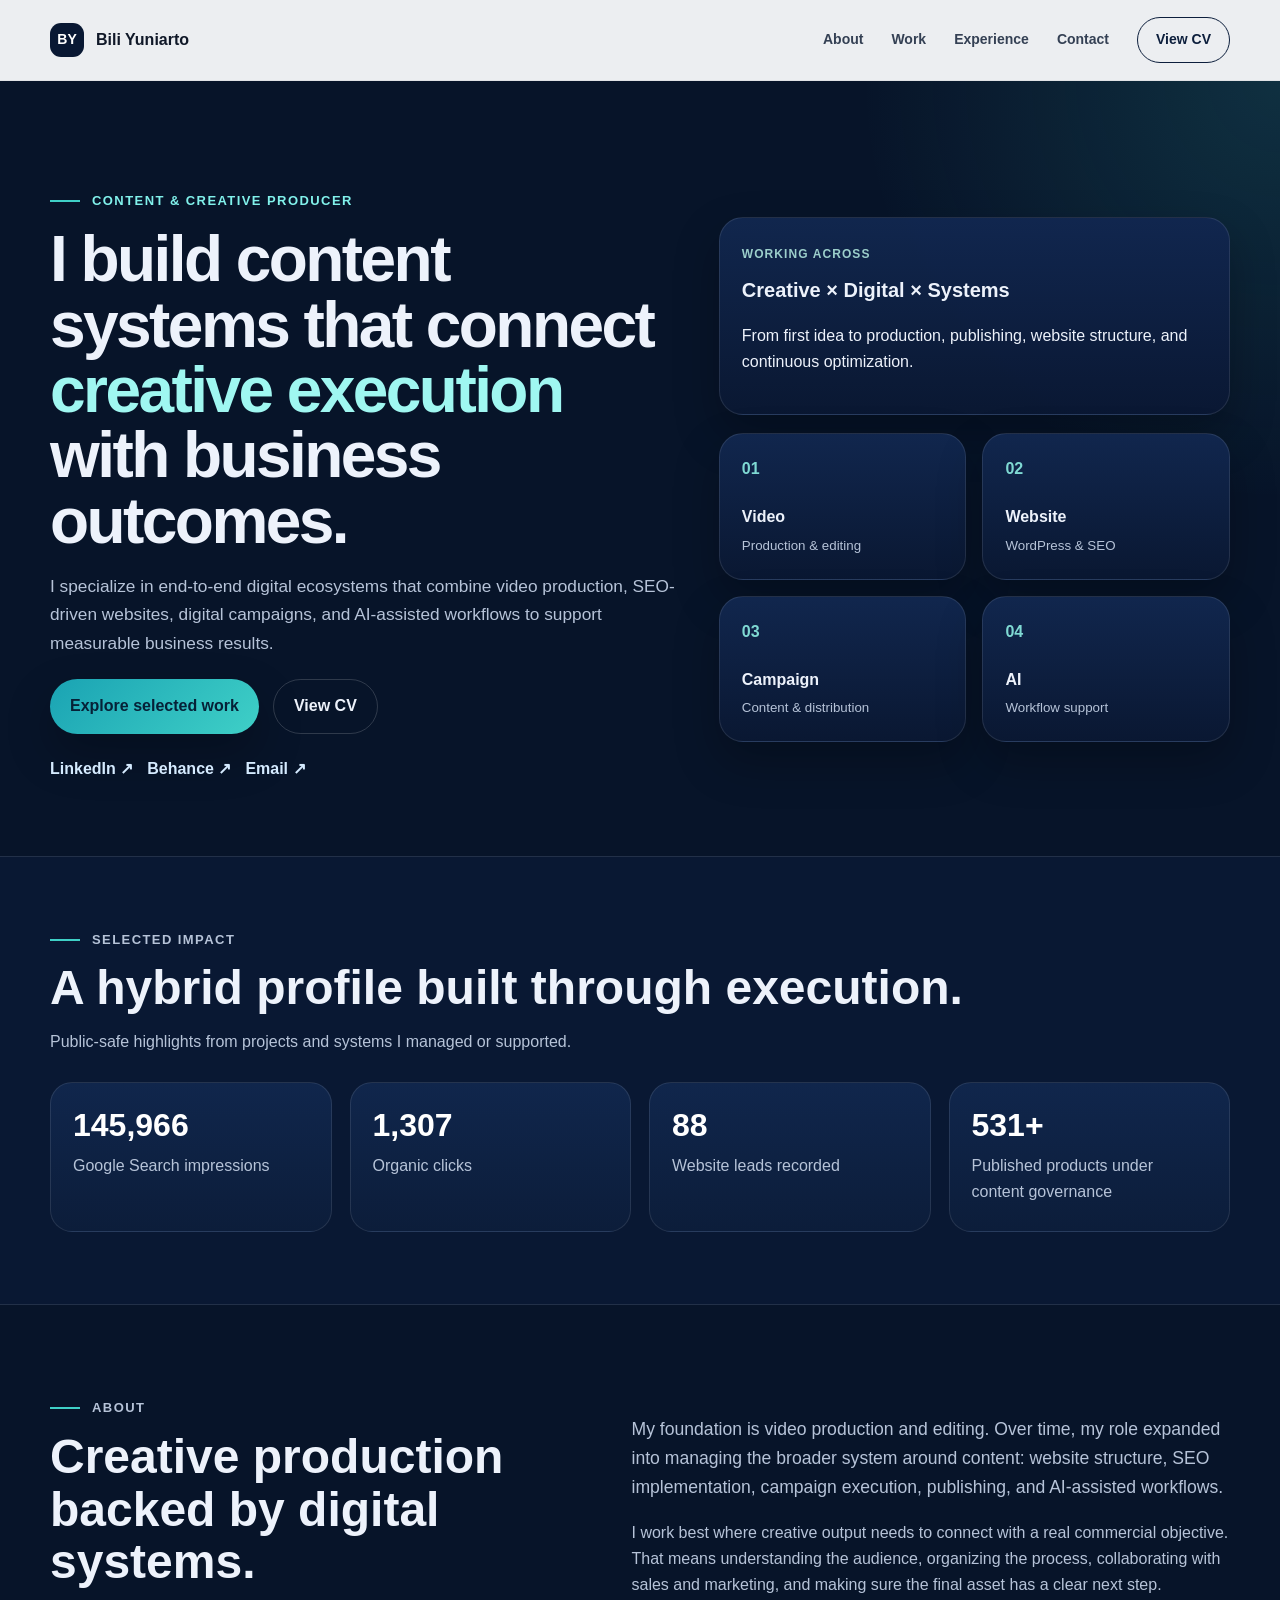
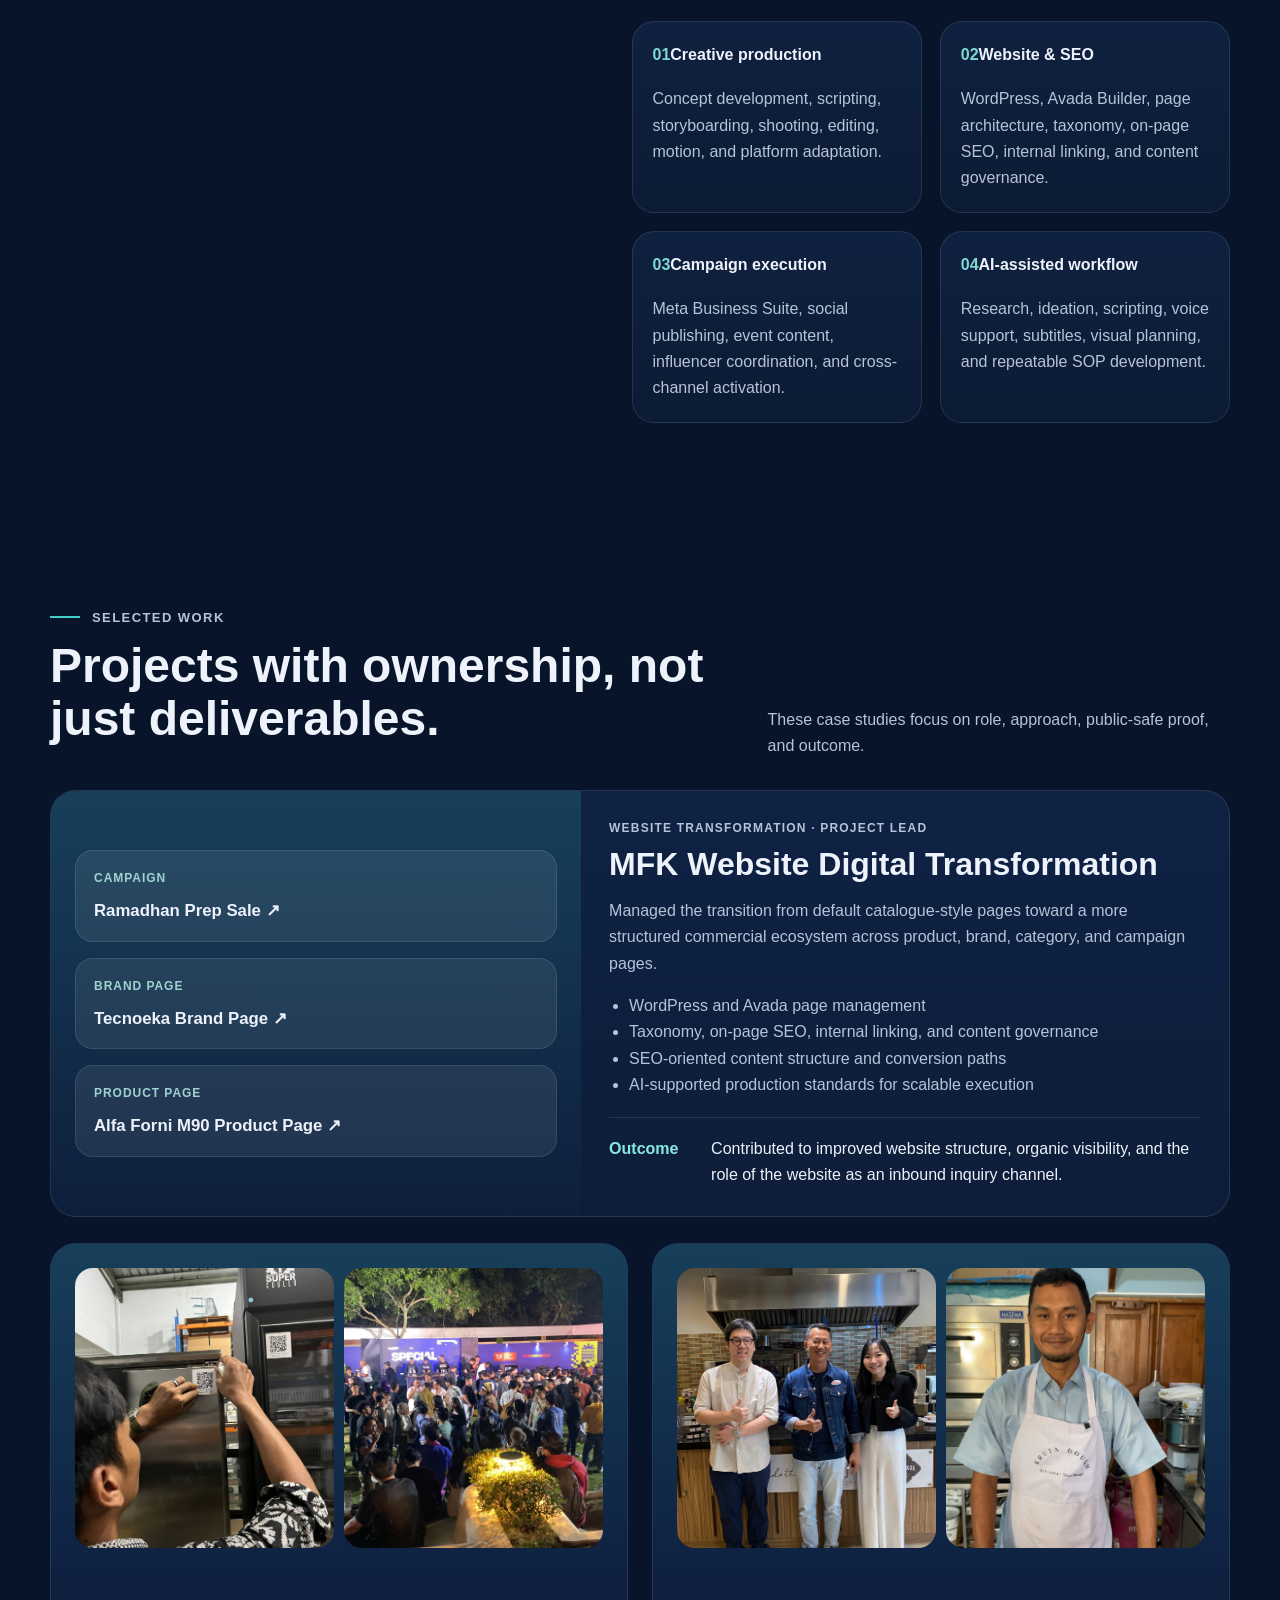
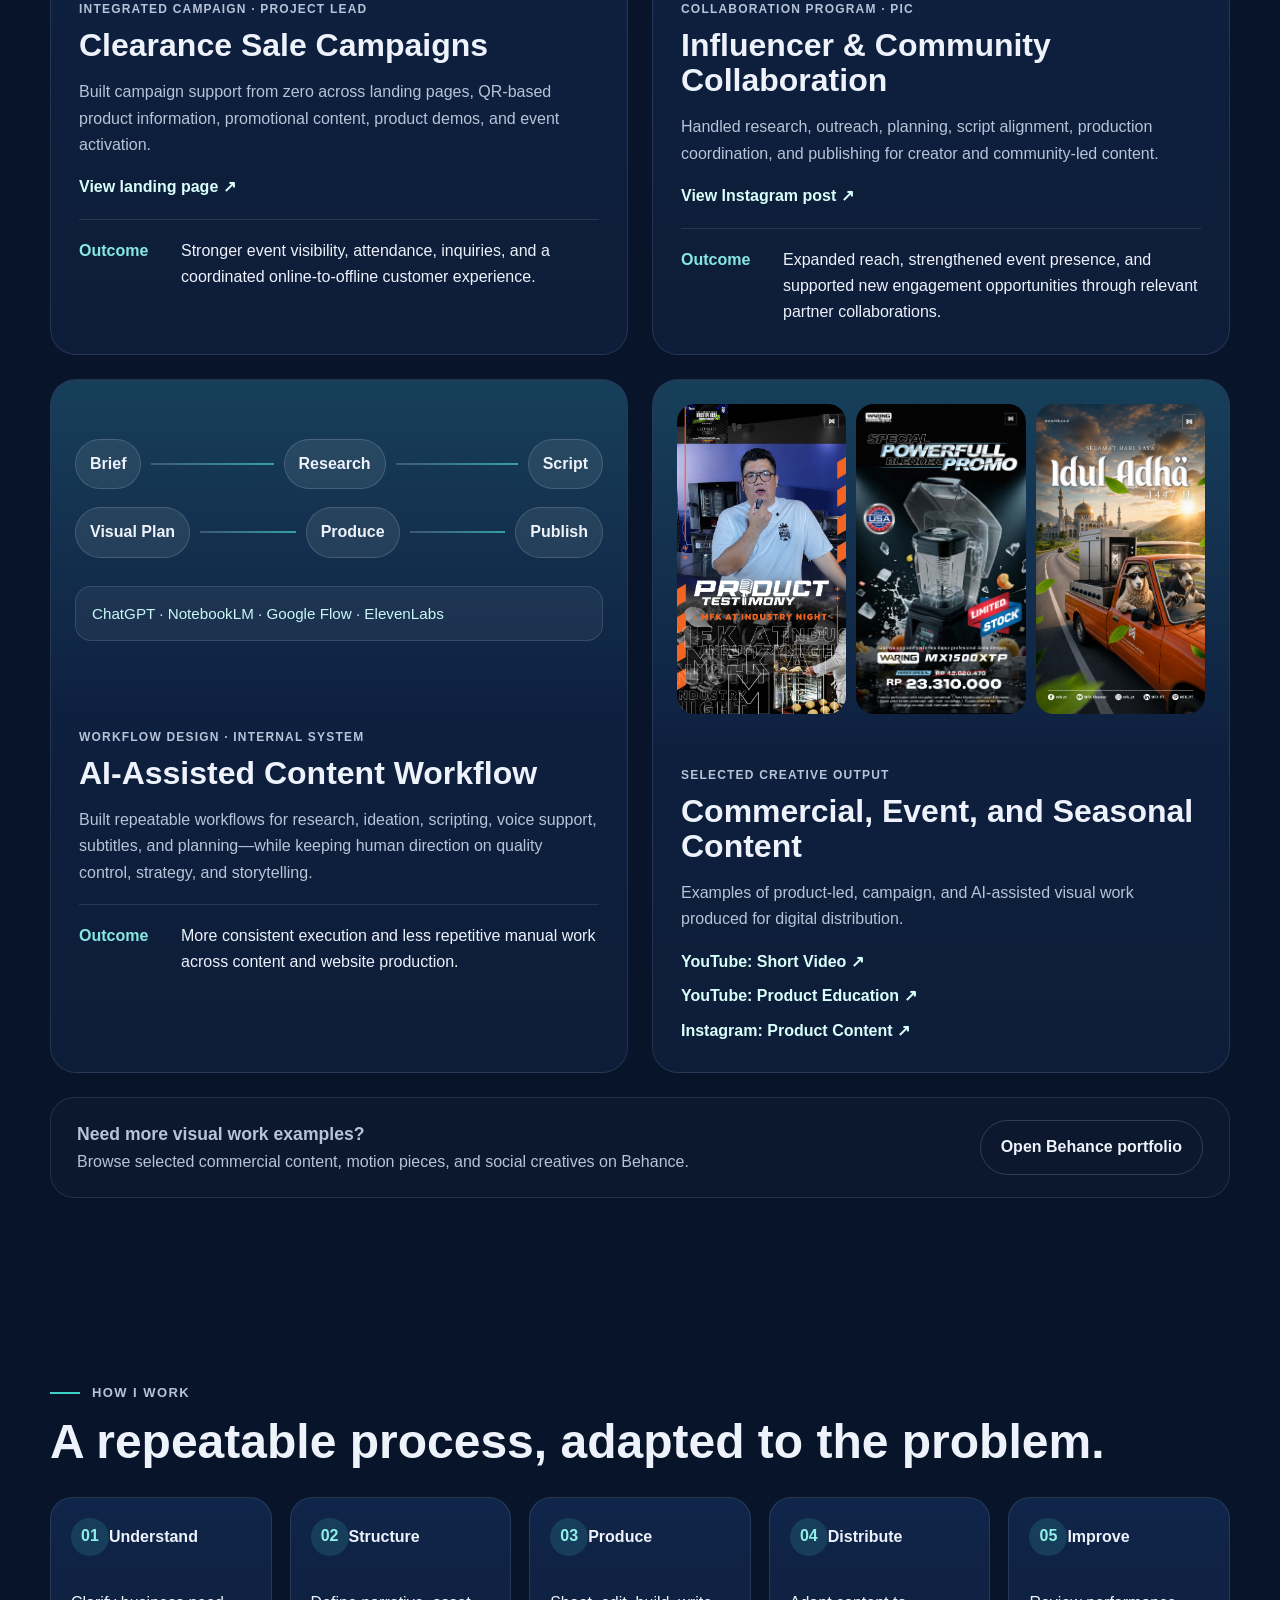
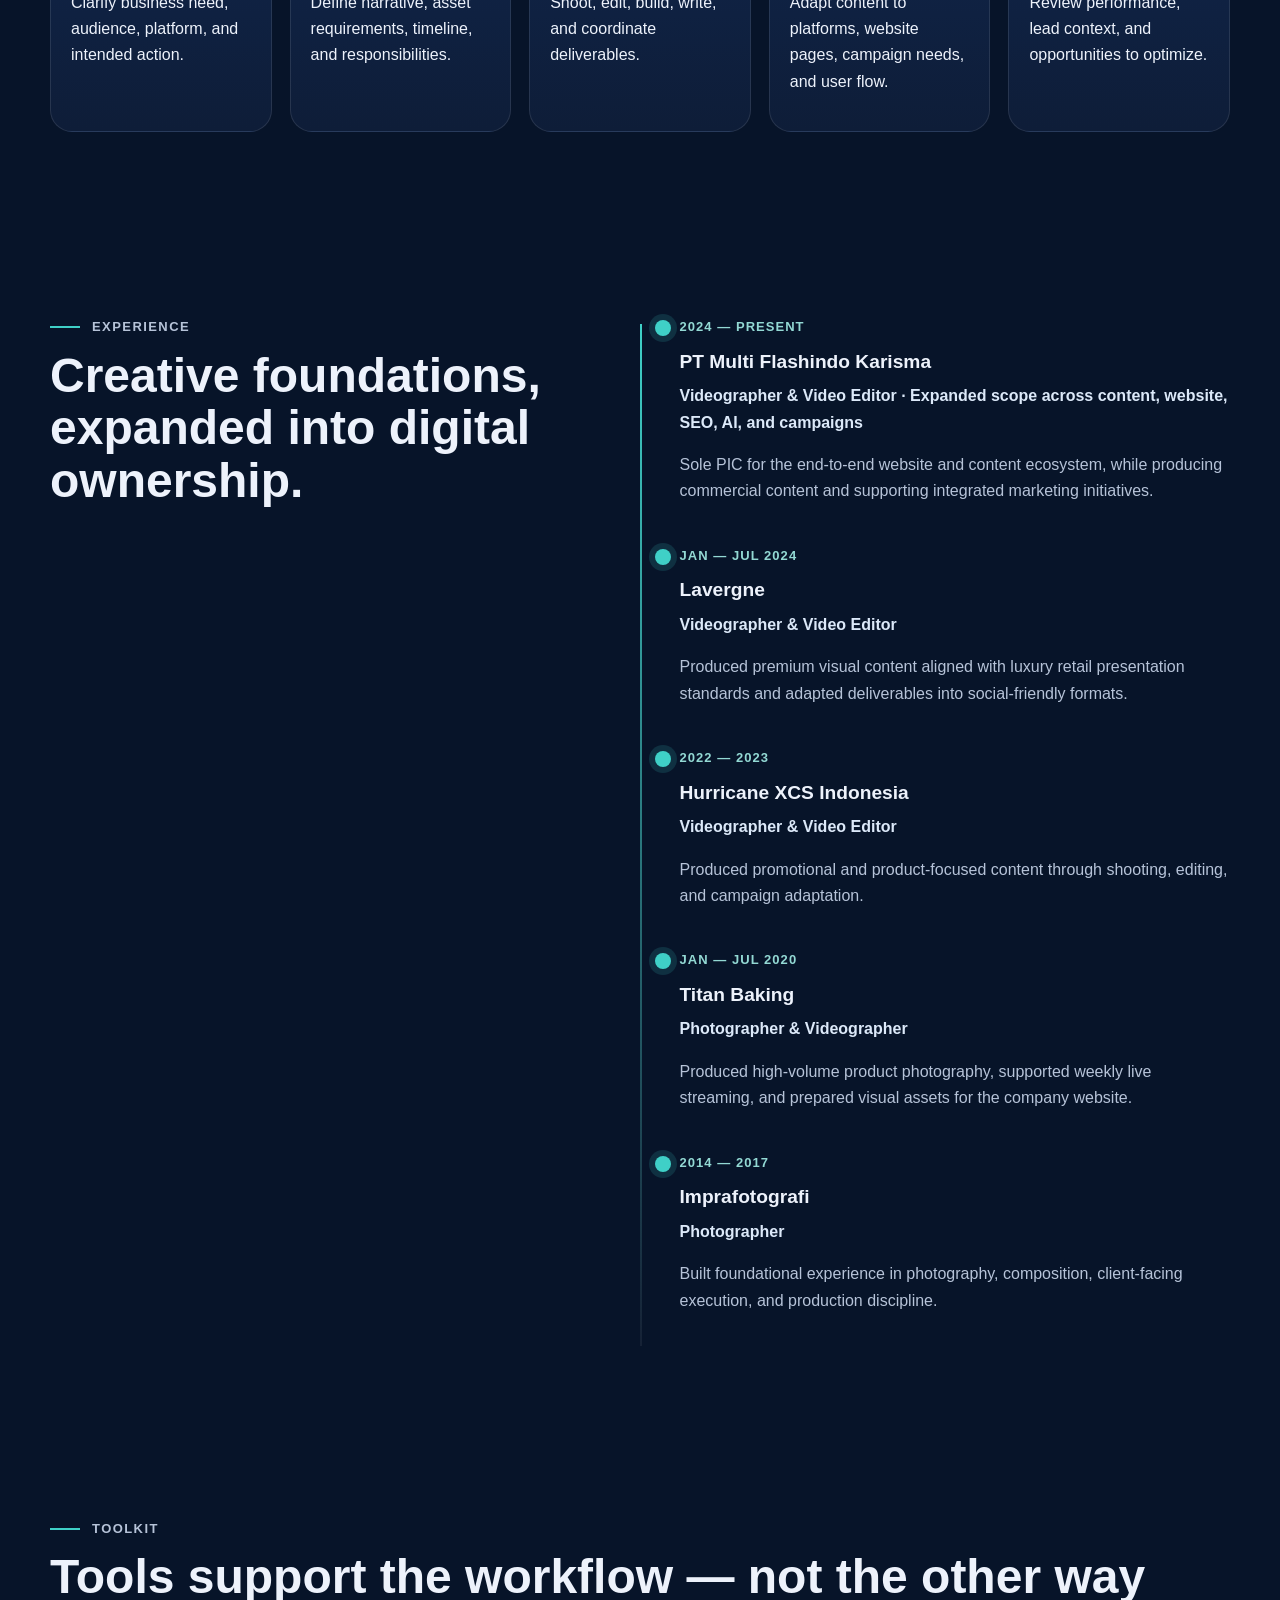
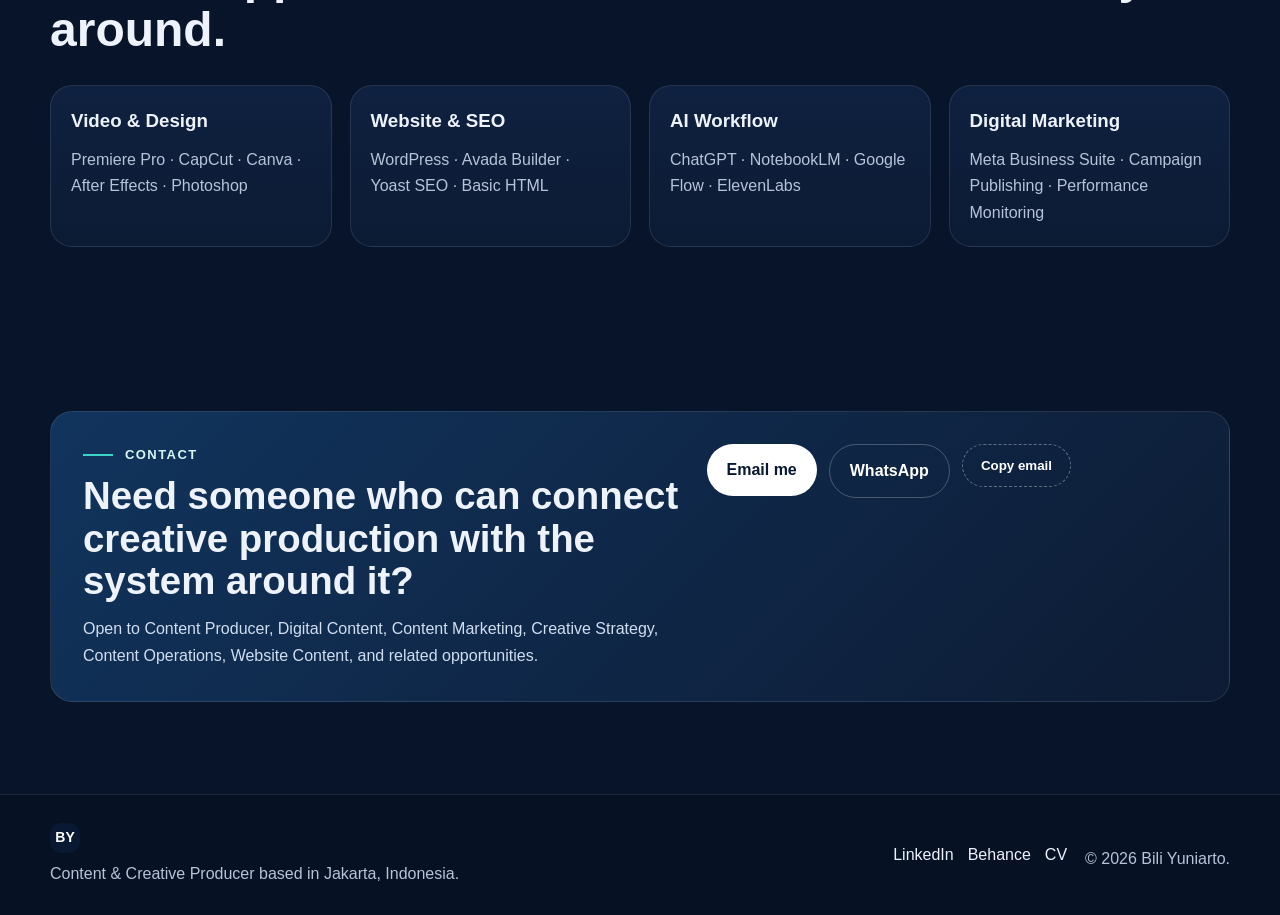
==== commit 09fdd188: "Update index.html" ====
--- a/index.html
+++ b/index.html
@@ -42,7 +42,7 @@
 </div>
 <div class="projects-grid two-up">
 <article class="project reveal"><div class="project-visual visual-ai2"><div class="flow-row"><span>Brief</span><i></i><span>Research</span><i></i><span>Script</span></div><div class="flow-row"><span>Visual Plan</span><i></i><span>Produce</span><i></i><span>Publish</span></div><div class="flow-tools">ChatGPT · NotebookLM · Google Flow · ElevenLabs</div></div><div class="project-content"><p class="project-type">Workflow Design · Internal System</p><h3>AI-Assisted Content Workflow</h3><p>Built repeatable workflows for research, ideation, scripting, voice support, subtitles, and planning—while keeping human direction on quality control, strategy, and storytelling.</p><div class="project-result"><strong>Outcome</strong><span>More consistent execution and less repetitive manual work across content and website production.</span></div></div></article>
-<article class="project reveal"><div class="project-gallery creative-grid"><img src="assets/industry-night-poster.jpg" alt="Industry night product testimony creative"><img src="assets/waring-promo.jpg" alt="Waring promotional creative"><img src="assets/idul-adha.jpg" alt="Idul Adha AI-assisted creative"></div><div class="project-content"><p class="project-type">Selected Creative Output</p><h3>Commercial, Event, and Seasonal Content</h3><p>Examples of product-led, campaign, and AI-assisted visual work produced for digital distribution.</p><div class="project-links link-stack"><a class="text-link" href="https://www.youtube.com/watch?v=bHyMY9T2tXM" target="_blank" rel="noopener">YouTube: Product Demo ↗</a><a class="text-link" href="https://www.youtube.com/watch?v=lKlTiRGlXGI" target="_blank" rel="noopener">YouTube: Product Education ↗</a><a class="text-link" href="https://www.instagram.com/p/DbDW_zegYiW/" target="_blank" rel="noopener">Instagram: Product Content ↗</a></div></div></article>
+<article class="project reveal"><div class="project-gallery creative-grid"><img src="assets/industry-night-poster.jpg" alt="Industry night product testimony creative"><img src="assets/waring-promo.jpg" alt="Waring promotional creative"><img src="assets/idul-adha.jpg" alt="Idul Adha AI-assisted creative"></div><div class="project-content"><p class="project-type">Selected Creative Output</p><h3>Commercial, Event, and Seasonal Content</h3><p>Examples of product-led, campaign, and AI-assisted visual work produced for digital distribution.</p><div class="project-links link-stack"><a class="text-link" href="https://www.youtube.com/watch?v=bHyMY9T2tXM" target="_blank" rel="noopener">YouTube: Short Video ↗</a><a class="text-link" href="https://www.youtube.com/watch?v=lKlTiRGlXGI" target="_blank" rel="noopener">YouTube: Product Education ↗</a><a class="text-link" href="https://www.instagram.com/p/DbDW_zegYiW/" target="_blank" rel="noopener">Instagram: Product Content ↗</a></div></div></article>
 </div>
 <div class="work-cta reveal"><div><p class="cta-title">Need more visual work examples?</p><p>Browse selected commercial content, motion pieces, and social creatives on Behance.</p></div><a class="button button-secondary" href="https://www.behance.net/biliyuniarto" target="_blank" rel="noopener">Open Behance portfolio</a></div></div></section>
 <section class="process section"><div class="container"><div class="section-heading reveal"><p class="eyebrow"><span></span>How I work</p><h2>A repeatable process, adapted to the problem.</h2></div><ol class="process-grid"><li class="reveal"><span>01</span><strong>Understand</strong><p>Clarify business need, audience, platform, and intended action.</p></li><li class="reveal"><span>02</span><strong>Structure</strong><p>Define narrative, asset requirements, timeline, and responsibilities.</p></li><li class="reveal"><span>03</span><strong>Produce</strong><p>Shoot, edit, build, write, and coordinate deliverables.</p></li><li class="reveal"><span>04</span><strong>Distribute</strong><p>Adapt content to platforms, website pages, campaign needs, and user flow.</p></li><li class="reveal"><span>05</span><strong>Improve</strong><p>Review performance, lead context, and opportunities to optimize.</p></li></ol></div></section>
